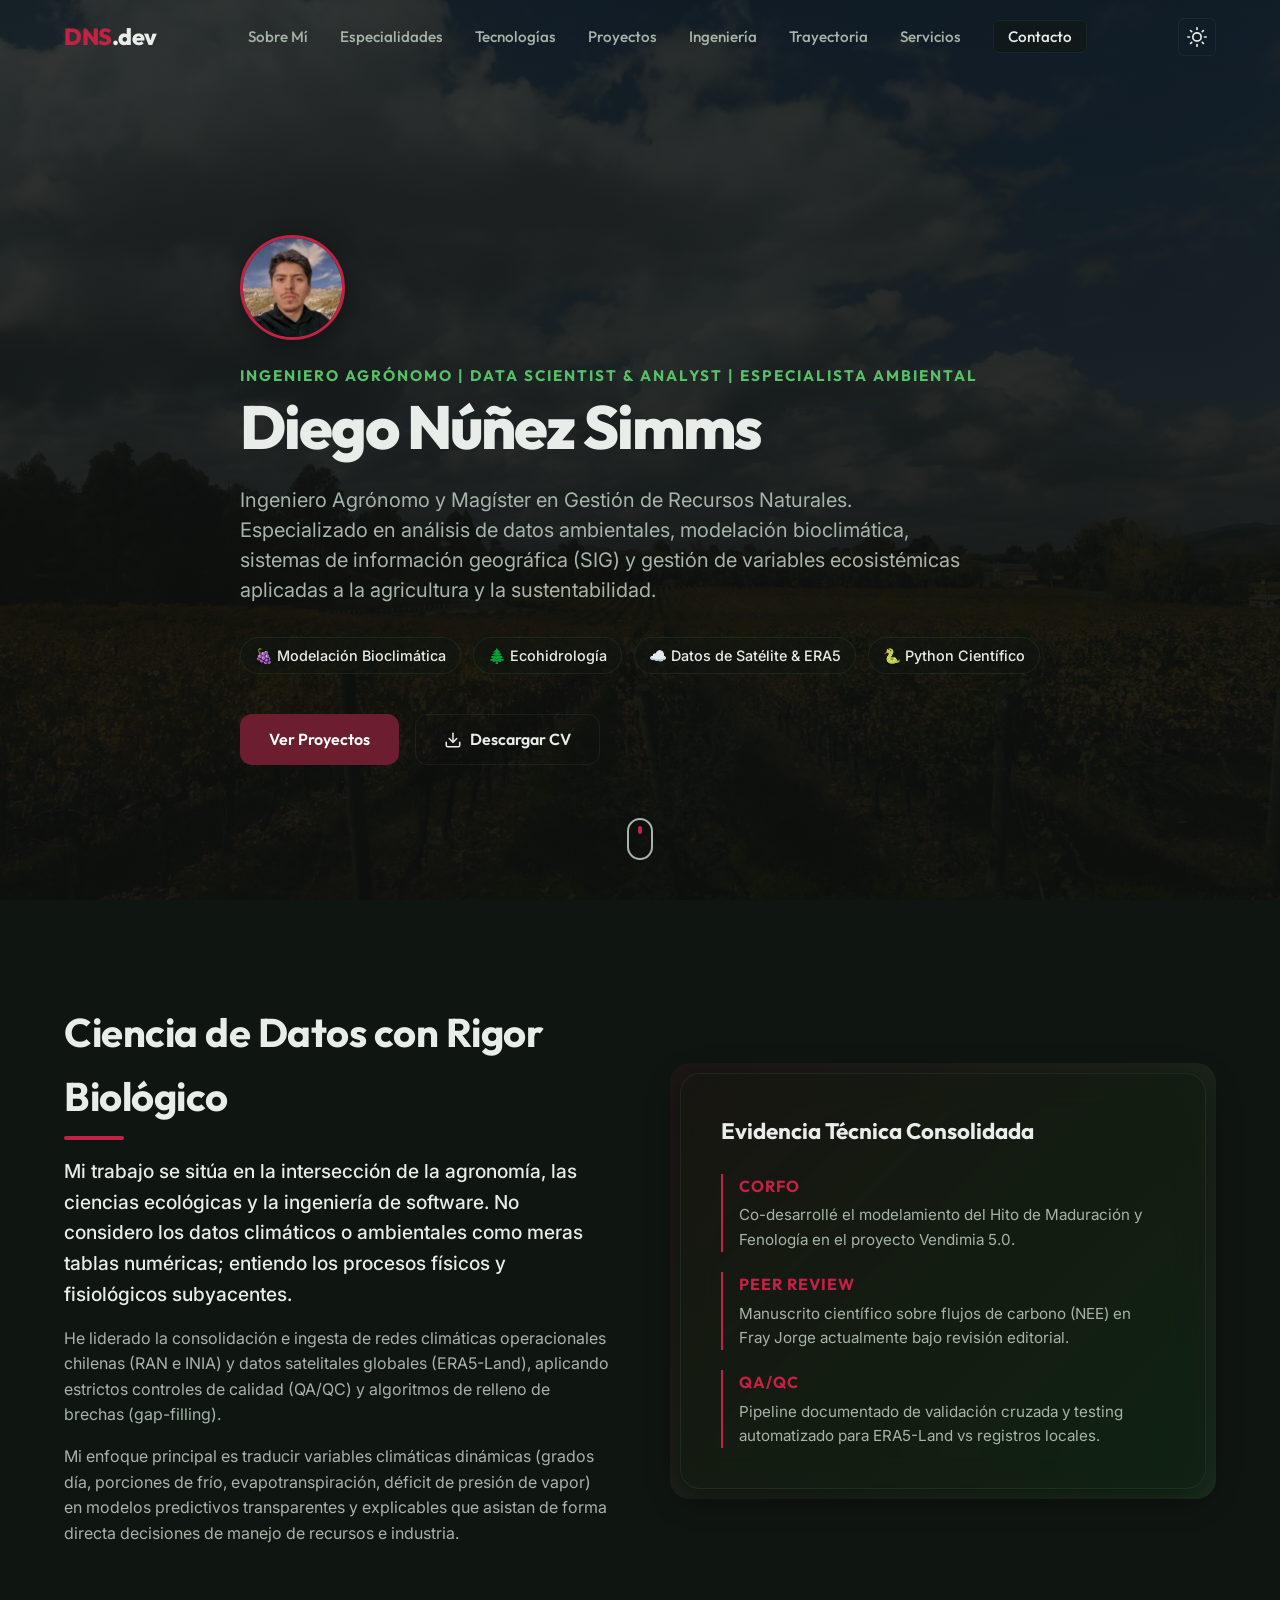
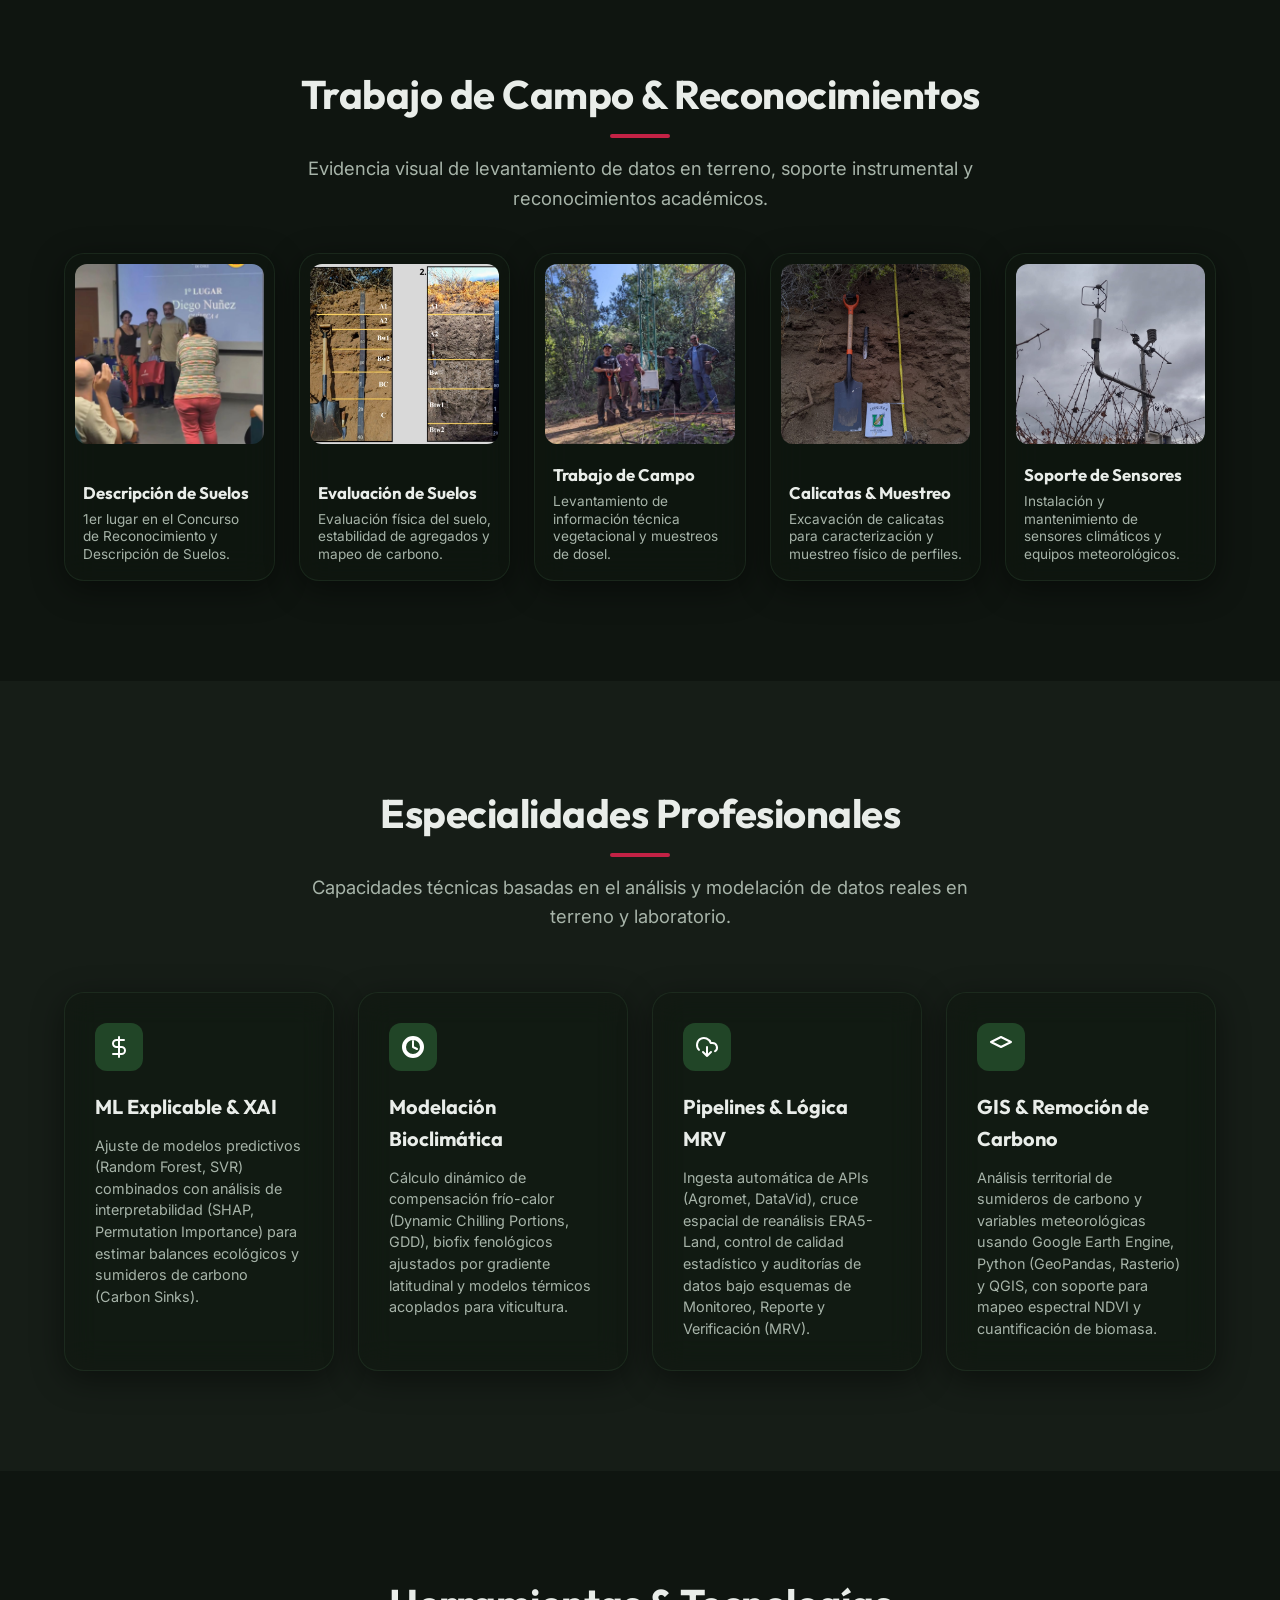
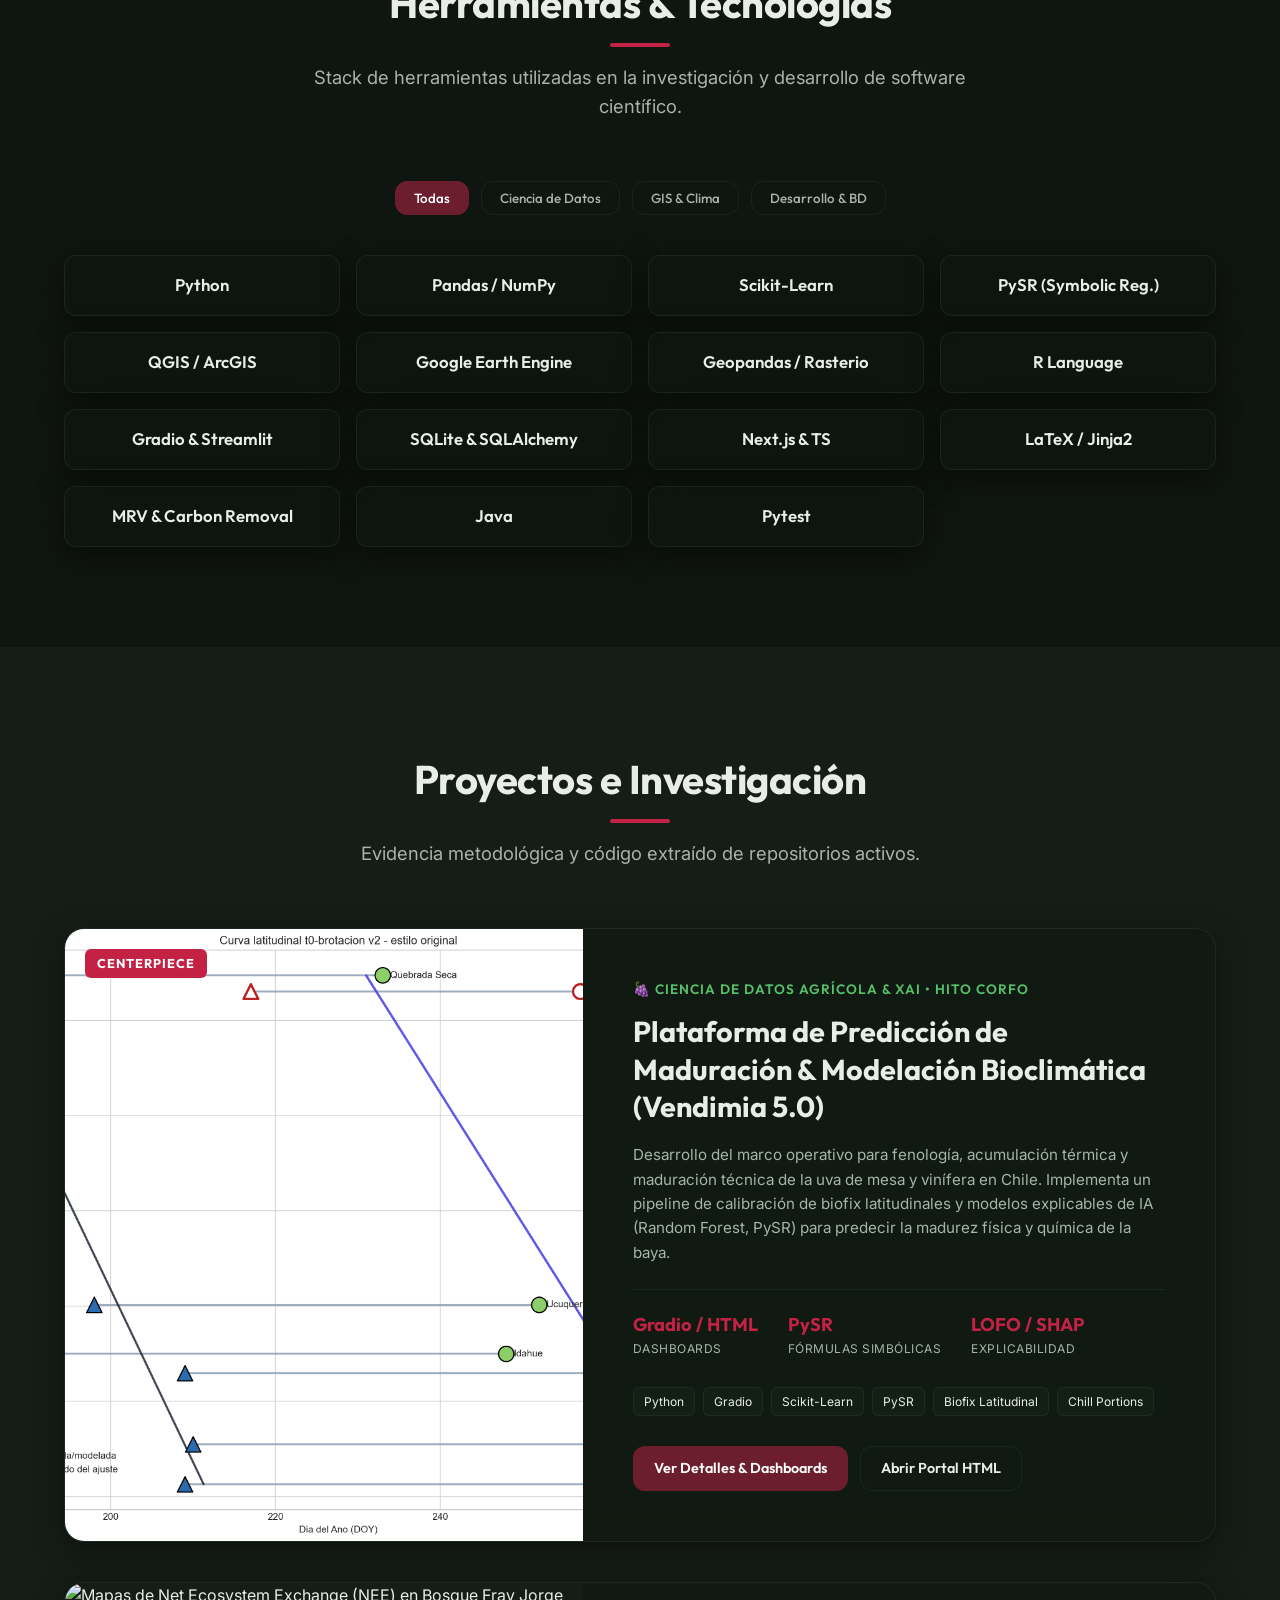
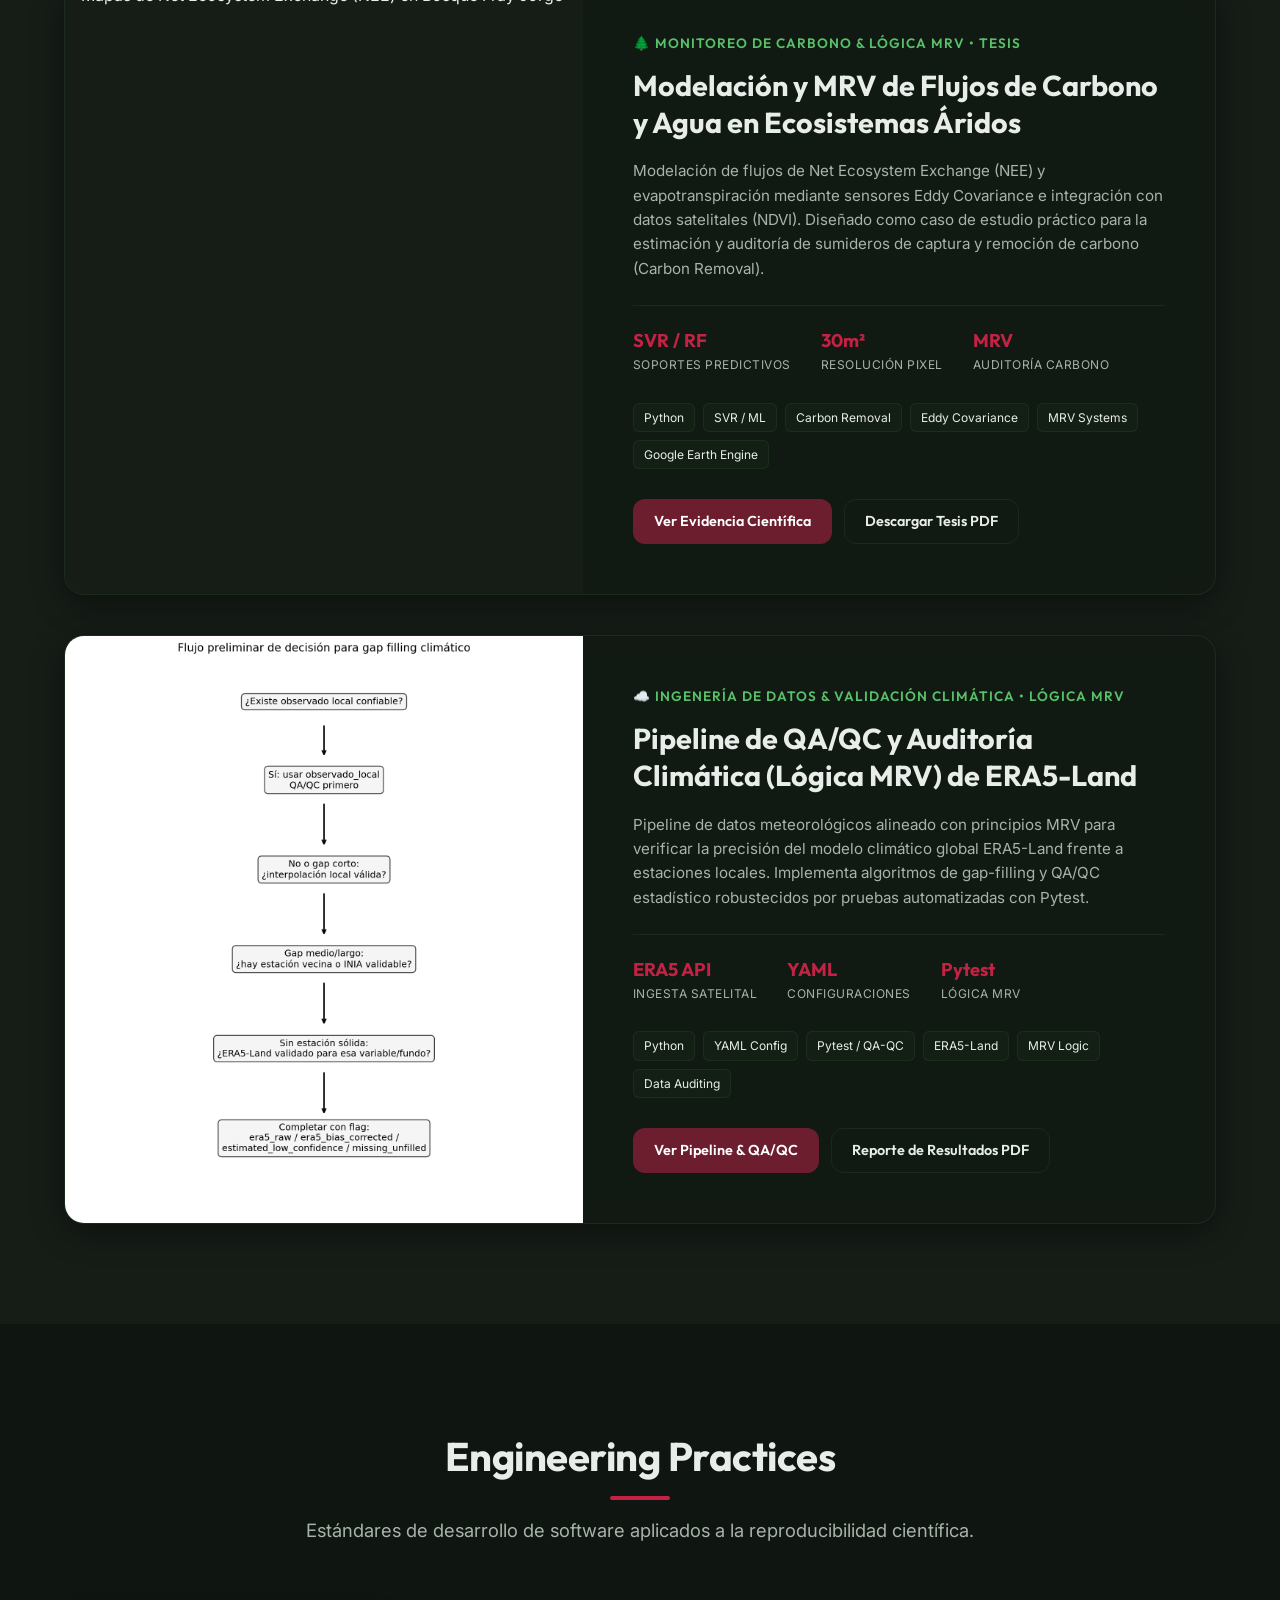
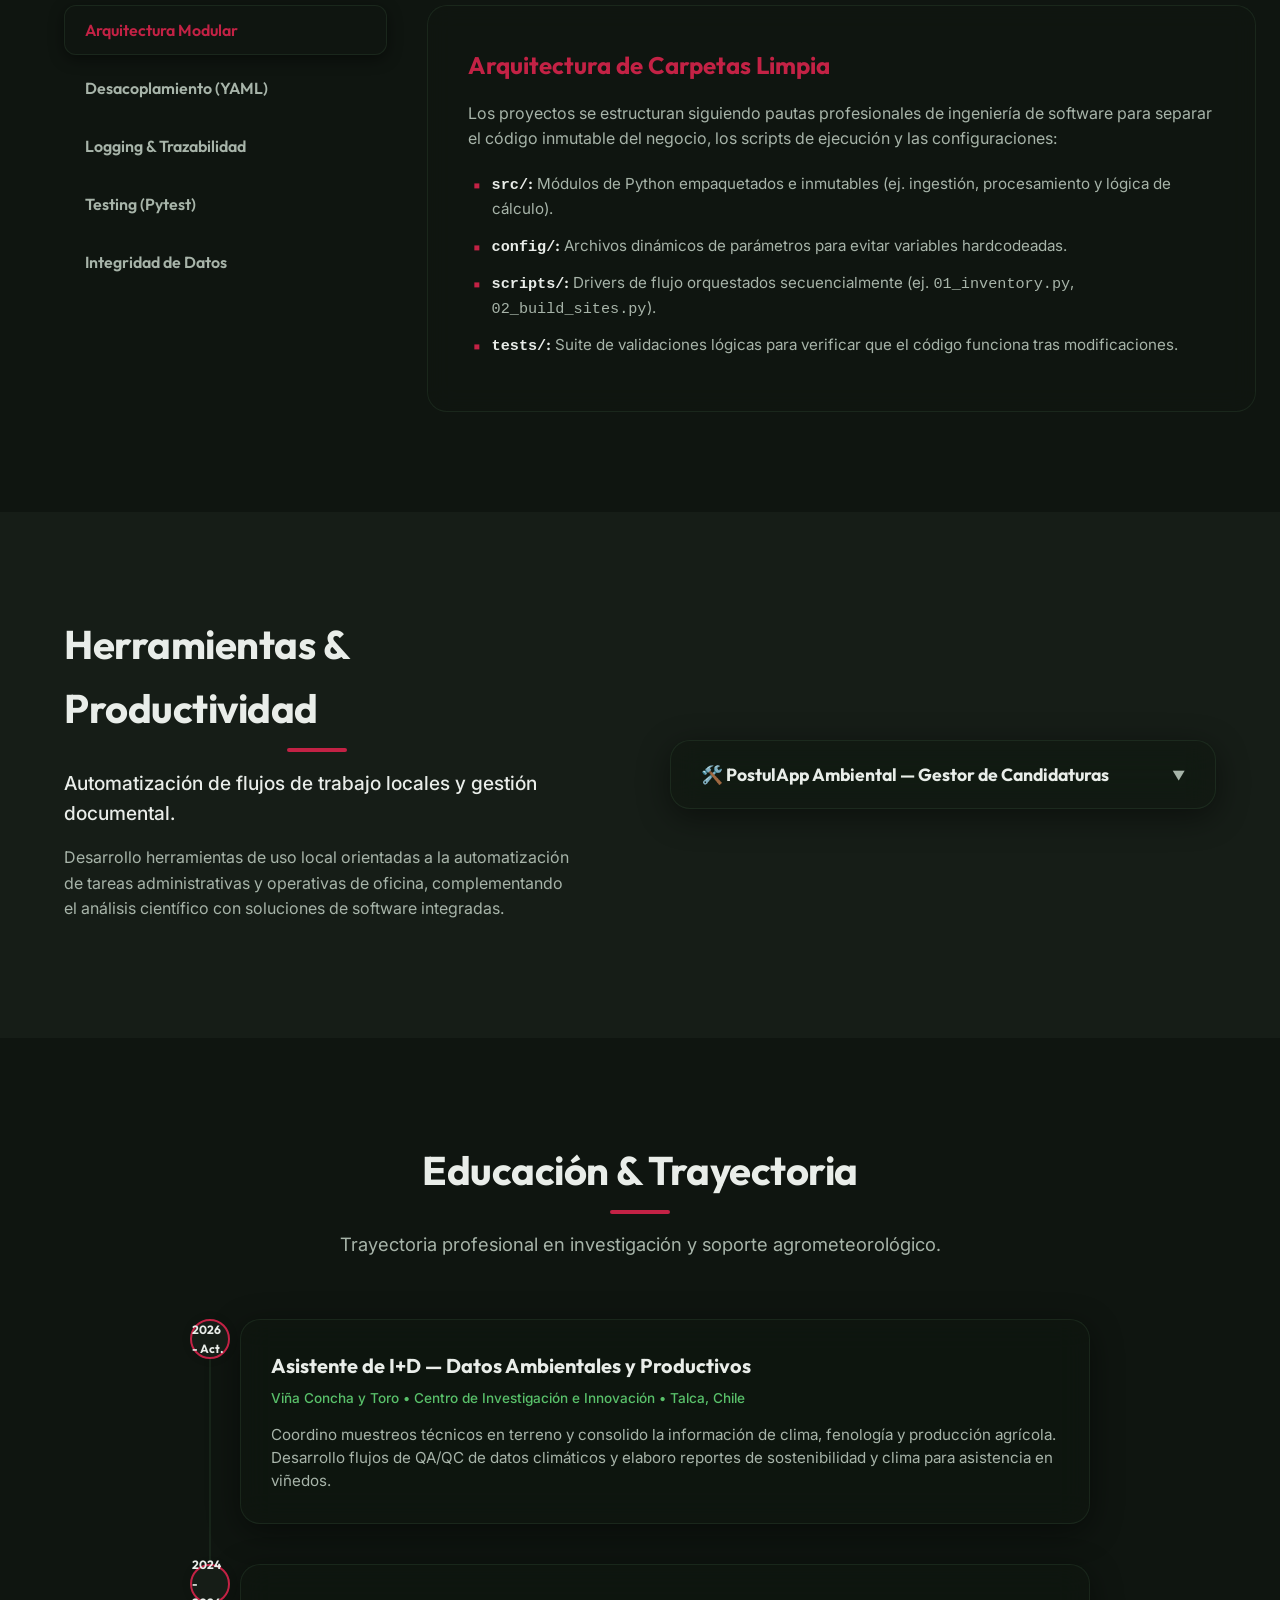
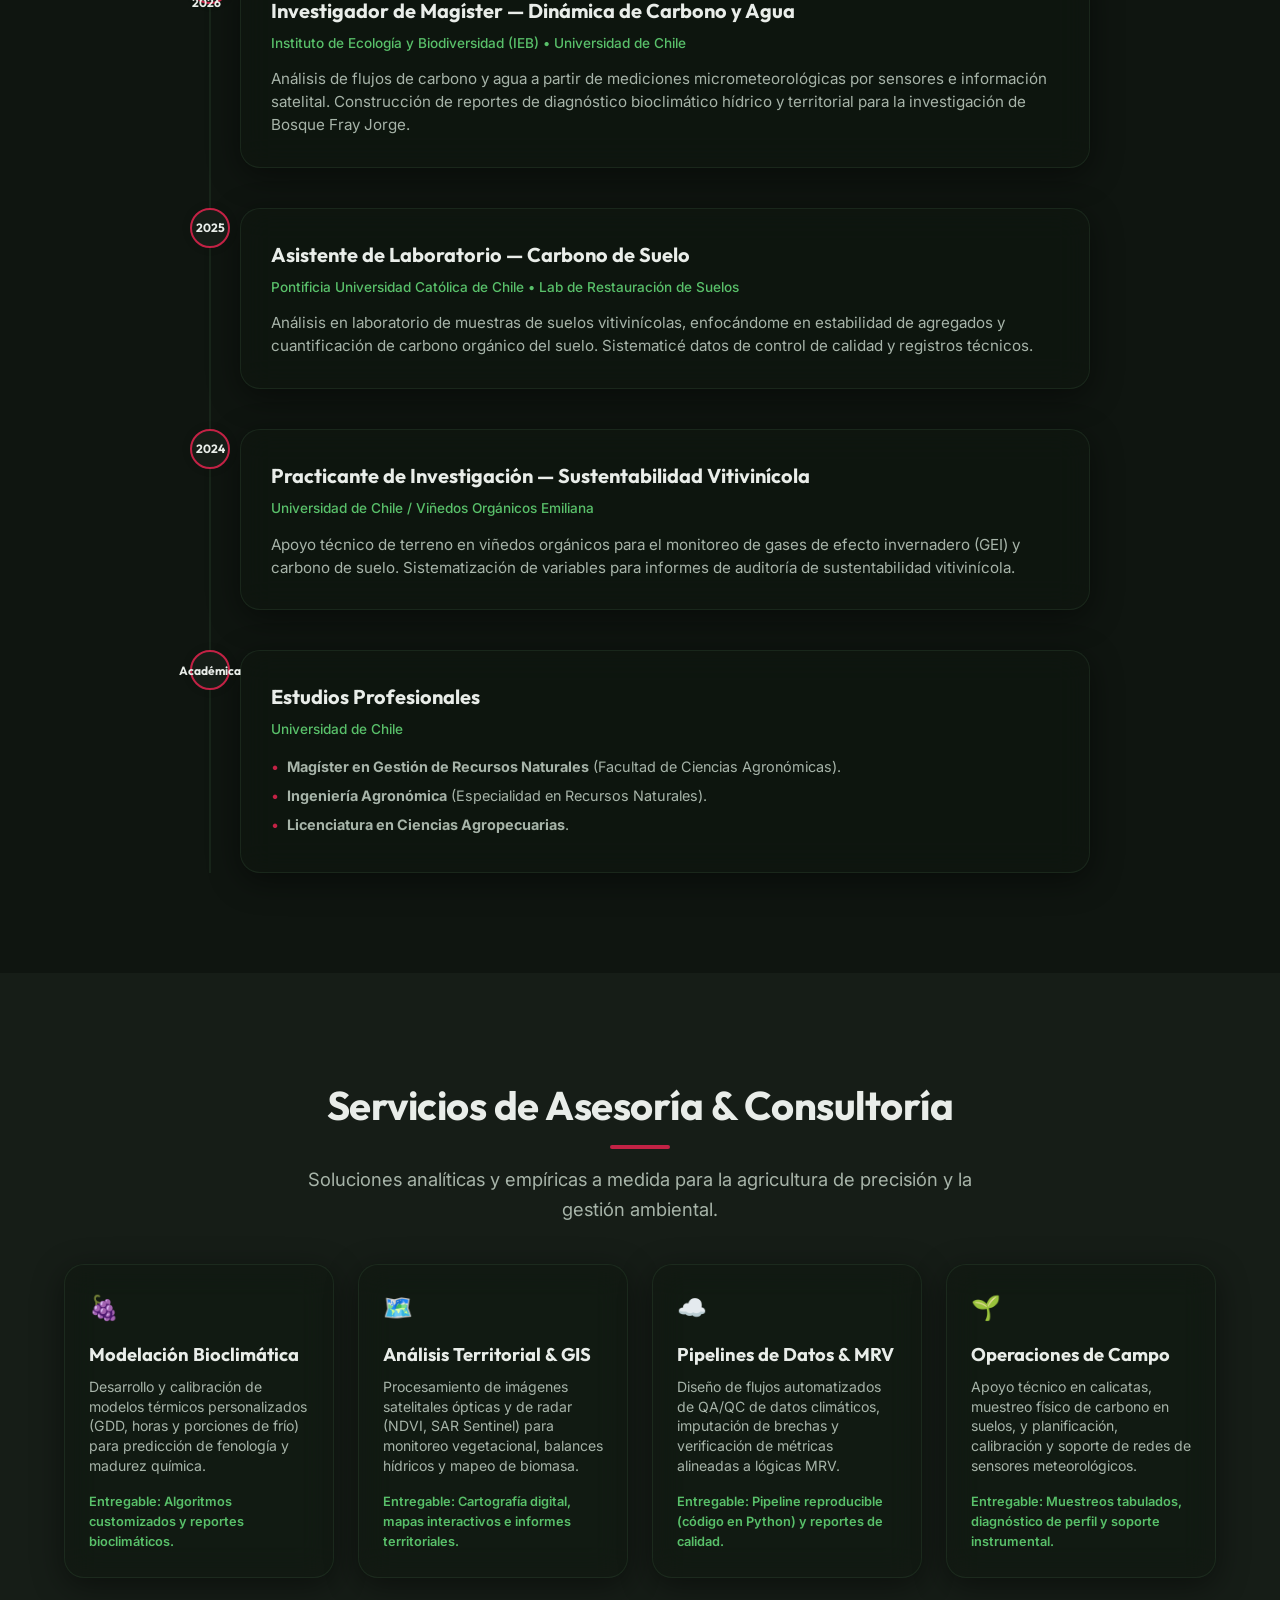
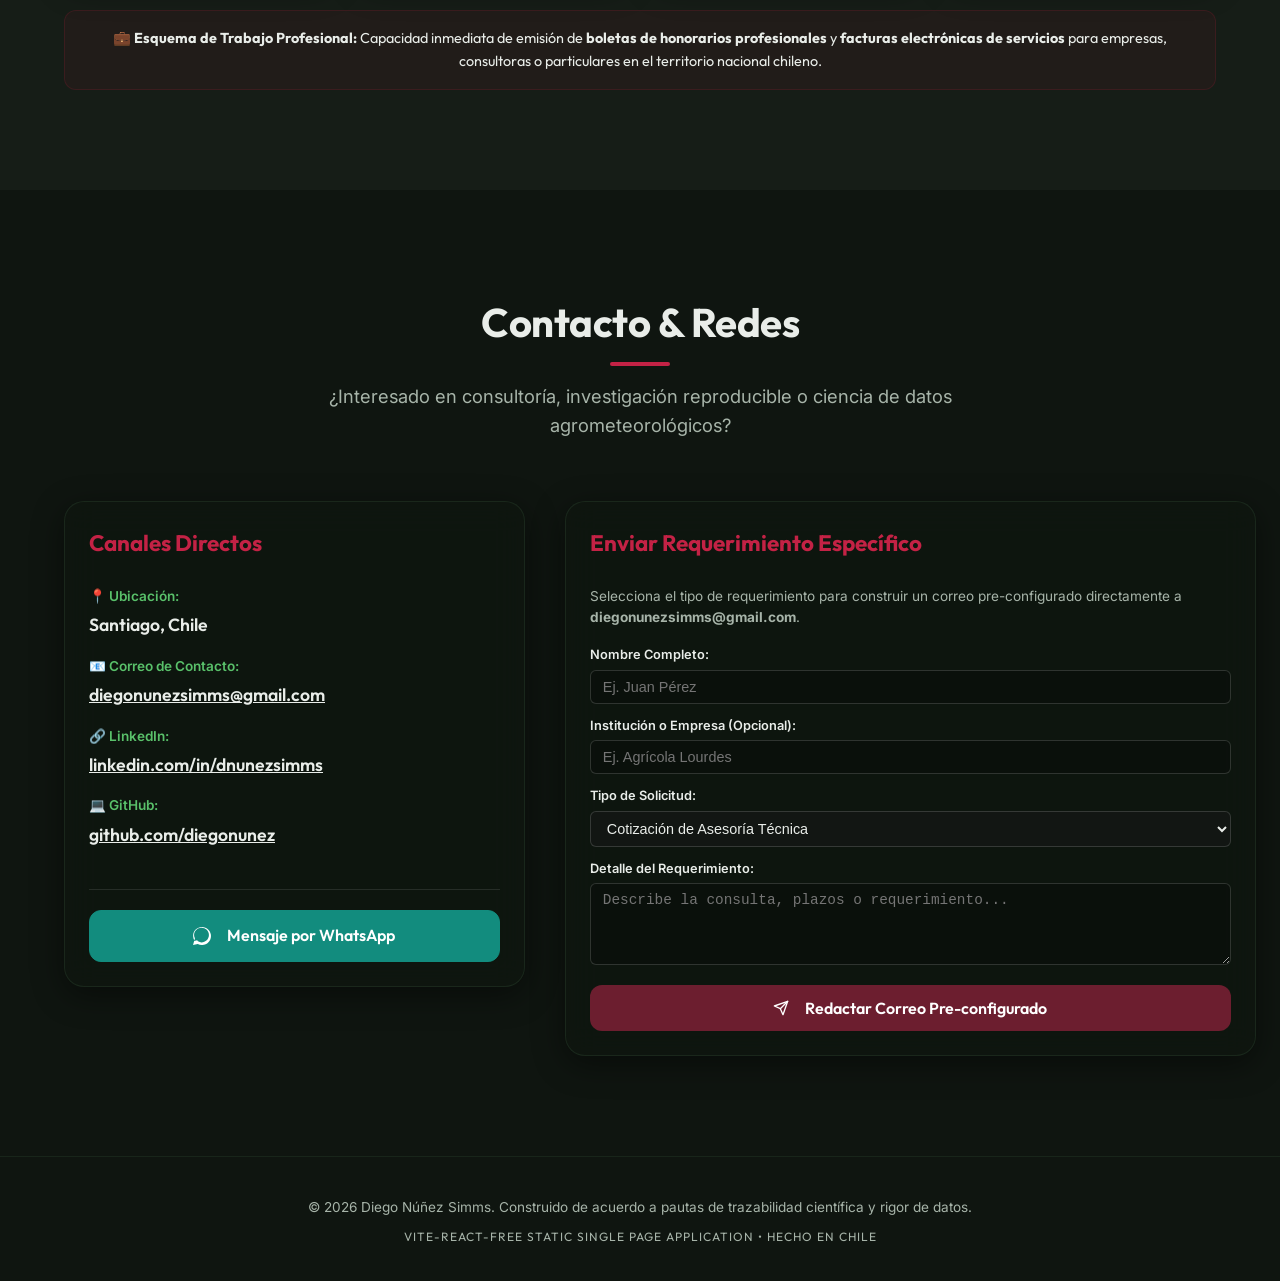
==== index.html @ fce0810b "Initial commit of professional portfolio" ====
<!DOCTYPE html>
<html lang="es" data-theme="dark">
<head>
    <meta charset="UTF-8">
    <meta name="viewport" content="width=device-width, initial-scale=1.0">
    <title>Diego Núñez Simms | Agricultural Data Scientist & Environmental Engineer</title>
    <meta name="description" content="Portafolio profesional de Diego Núñez Simms. Especialista en ciencia de datos agrícolas, modelación bioclimática, ecohidrología y pipelines de datos ambientales.">
    <!-- Google Fonts -->
    <link rel="preconnect" href="https://fonts.googleapis.com">
    <link rel="preconnect" href="https://fonts.gstatic.com" crossorigin>
    <link href="https://fonts.googleapis.com/css2?family=Inter:wght@300;400;500;600;700&family=Outfit:wght@300;400;500;600;700;800&display=swap" rel="stylesheet">
    <!-- Stylesheet -->
    <link rel="stylesheet" href="styles.css">
</head>
<body>

    <!-- NAV BAR -->
    <header id="main-header">
        <div class="nav-container">
            <a href="#" class="nav-logo">
                <span class="logo-accent">DNS</span>.dev
            </a>
            <nav id="nav-menu">
                <ul>
                    <li><a href="#about" class="nav-link">Sobre Mí</a></li>
                    <li><a href="#specialties" class="nav-link">Especialidades</a></li>
                    <li><a href="#tech" class="nav-link">Tecnologías</a></li>
                    <li><a href="#projects" class="nav-link">Proyectos</a></li>
                    <li><a href="#engineering" class="nav-link">Ingeniería</a></li>
                    <li><a href="#timeline" class="nav-link">Trayectoria</a></li>
                    <li><a href="#services" class="nav-link">Servicios</a></li>
                    <li><a href="#contact" class="nav-link btn-nav-contact">Contacto</a></li>
                </ul>
            </nav>
            <div class="nav-actions">
                <button id="theme-toggle" aria-label="Cambiar tema de color" title="Alternar Modo Claro/Oscuro">
                    <!-- Sun Icon -->
                    <svg class="sun-icon" xmlns="http://www.w3.org/2000/svg" viewBox="0 0 24 24" fill="none" stroke="currentColor" stroke-width="2" stroke-linecap="round" stroke-linejoin="round"><circle cx="12" cy="12" r="5"/><line x1="12" y1="1" x2="12" y2="3"/><line x1="12" y1="21" x2="12" y2="23"/><line x1="4.22" y1="4.22" x2="5.64" y2="5.64"/><line x1="18.36" y1="18.36" x2="19.78" y2="19.78"/><line x1="1" y1="12" x2="3" y2="12"/><line x1="21" y1="12" x2="23" y2="12"/><line x1="4.22" y1="19.78" x2="5.64" y2="18.36"/><line x1="18.36" y1="5.64" x2="19.78" y2="4.22"/></svg>
                    <!-- Moon Icon -->
                    <svg class="moon-icon" xmlns="http://www.w3.org/2000/svg" viewBox="0 0 24 24" fill="none" stroke="currentColor" stroke-width="2" stroke-linecap="round" stroke-linejoin="round"><path d="M21 12.79A9 9 0 1 1 11.21 3 7 7 0 0 0 21 12.79z"/></svg>
                </button>
                <button id="mobile-menu-toggle" aria-label="Abrir menú móvil">
                    <span class="bar"></span>
                    <span class="bar"></span>
                    <span class="bar"></span>
                </button>
            </div>
        </div>
    </header>

    <main>
        <!-- HERO SECTION -->
        <section id="hero">
            <div class="hero-bg-gradients">
                <div class="grad-1"></div>
                <div class="grad-2"></div>
            </div>
            <div class="container hero-content">
                <div style="display: flex; align-items: center; gap: 24px; margin-bottom: 24px; flex-wrap: wrap;">
                    <img src="assets/images/personal/1755201844778.png" alt="Diego Núñez Simms" style="width: 105px; height: 105px; border-radius: 50%; object-fit: cover; border: 3px solid var(--accent); box-shadow: 0 8px 24px rgba(0,0,0,0.35);">
                    <div>
                        <div class="hero-tag" style="margin-bottom: 6px;">Ingeniero Agrónomo | Data Scientist & Analyst | Especialista Ambiental</div>
                        <h1 class="hero-name" style="margin-bottom: 0; font-size: 3.8rem; line-height: 1.1;">Diego Núñez Simms</h1>
                    </div>
                </div>
                <p class="hero-lead">
                    Ingeniero Agrónomo y Magíster en Gestión de Recursos Naturales. Especializado en análisis de datos ambientales, modelación bioclimática, sistemas de información geográfica (SIG) y gestión de variables ecosistémicas aplicadas a la agricultura y la sustentabilidad.
                </p>
                <div class="hero-pill-container">
                    <span class="hero-pill">🍇 Modelación Bioclimática</span>
                    <span class="hero-pill">🌲 Ecohidrología</span>
                    <span class="hero-pill">☁️ Datos de Satélite & ERA5</span>
                    <span class="hero-pill">🐍 Python Científico</span>
                </div>
                <div class="hero-buttons">
                    <a href="#projects" class="btn btn-primary">Ver Proyectos</a>
                    <a href="assets/documents/CV_Diego_Nunez.pdf" download class="btn btn-secondary flex-btn" id="download-cv-hero">
                        <svg width="18" height="18" viewBox="0 0 24 24" fill="none" stroke="currentColor" stroke-width="2" stroke-linecap="round" stroke-linejoin="round"><path d="M21 15v4a2 2 0 0 1-2 2H5a2 2 0 0 1-2-2v-4"/><polyline points="7 10 12 15 17 10"/><line x1="12" y1="15" x2="12" y2="3"/></svg>
                        Descargar CV
                    </a>
                </div>
            </div>
            <div class="hero-scroll-indicator">
                <a href="#about" aria-label="Desplazarse hacia abajo">
                    <div class="mouse-icon">
                        <span class="wheel"></span>
                    </div>
                </a>
            </div>
        </section>

        <!-- SOBRE MÍ SECTION -->
        <section id="about" class="section-padding">
            <div class="container">
                <div class="grid-2-cols align-center">
                    <div class="about-text">
                        <h2 class="section-title">Ciencia de Datos con Rigor Biológico</h2>
                        <p class="text-large">
                            Mi trabajo se sitúa en la intersección de la agronomía, las ciencias ecológicas y la ingeniería de software. No considero los datos climáticos o ambientales como meras tablas numéricas; entiendo los procesos físicos y fisiológicos subyacentes.
                        </p>
                        <p>
                            He liderado la consolidación e ingesta de redes climáticas operacionales chilenas (RAN e INIA) y datos satelitales globales (ERA5-Land), aplicando estrictos controles de calidad (QA/QC) y algoritmos de relleno de brechas (gap-filling). 
                        </p>
                        <p>
                            Mi enfoque principal es traducir variables climáticas dinámicas (grados día, porciones de frío, evapotranspiración, déficit de presión de vapor) en modelos predictivos transparentes y explicables que asistan de forma directa decisiones de manejo de recursos e industria.
                        </p>
                    </div>
                    <div class="about-highlights-card">
                        <div class="about-card-inner glass">
                            <h3>Evidencia Técnica Consolidada</h3>
                            <ul class="highlights-list">
                                <li>
                                    <span class="stat">CORFO</span>
                                    <span class="label">Co-desarrollé el modelamiento del Hito de Maduración y Fenología en el proyecto Vendimia 5.0.</span>
                                </li>
                                <li>
                                    <span class="stat">Peer Review</span>
                                    <span class="label">Manuscrito científico sobre flujos de carbono (NEE) en Fray Jorge actualmente bajo revisión editorial.</span>
                                </li>
                                <li>
                                    <span class="stat">QA/QC</span>
                                    <span class="label">Pipeline documentado de validación cruzada y testing automatizado para ERA5-Land vs registros locales.</span>
                                </li>
                            </ul>
                        </div>
                    </div>
                </div>
            </div>
        </section>

        <!-- REGISTRO VISUAL / GALERÍA DE TERRENO -->
        <section id="gallery" class="section-padding" style="padding-top: 0;">
            <div class="container">
                <div class="center-text" style="margin-bottom: 40px;">
                    <h2 class="section-title">Trabajo de Campo & Reconocimientos</h2>
                    <p class="section-subtitle">Evidencia visual de levantamiento de datos en terreno, soporte instrumental y reconocimientos académicos.</p>
                </div>
                <div style="display: grid; grid-template-columns: repeat(auto-fit, minmax(210px, 1fr)); gap: 24px;">
                    <!-- Photo 1: Concurso Suelos -->
                    <div class="card glass photo-card" style="padding: 10px; border-radius: var(--radius-lg); overflow: hidden; display: flex; flex-direction: column; justify-content: space-between;">
                        <img src="assets/images/personal/1764941495618.jfif" alt="1er lugar concurso de suelos" style="width: 100%; height: 180px; object-fit: cover; border-radius: var(--radius-md); margin-bottom: 12px;">
                        <div style="padding: 6px 8px;">
                            <h4 style="font-family: var(--font-head); font-size: 1.05rem; margin-bottom: 4px;">Descripción de Suelos</h4>
                            <p style="font-size: 0.85rem; color: var(--text-muted); line-height: 1.3;">1er lugar en el Concurso de Reconocimiento y Descripción de Suelos.</p>
                        </div>
                    </div>
                    <!-- Photo 2: Evaluación de Suelos -->
                    <div class="card glass photo-card" style="padding: 10px; border-radius: var(--radius-lg); overflow: hidden; display: flex; flex-direction: column; justify-content: space-between;">
                        <img src="assets/images/personal/image.png" alt="Evaluacion de suelos" style="width: 100%; height: 180px; object-fit: cover; border-radius: var(--radius-md); margin-bottom: 12px;">
                        <div style="padding: 6px 8px;">
                            <h4 style="font-family: var(--font-head); font-size: 1.05rem; margin-bottom: 4px;">Evaluación de Suelos</h4>
                            <p style="font-size: 0.85rem; color: var(--text-muted); line-height: 1.3;">Evaluación física del suelo, estabilidad de agregados y mapeo de carbono.</p>
                        </div>
                    </div>
                    <!-- Photo 3: Trabajo de Campo -->
                    <div class="card glass photo-card" style="padding: 10px; border-radius: var(--radius-lg); overflow: hidden; display: flex; flex-direction: column; justify-content: space-between;">
                        <img src="assets/images/personal/1759584982432.jfif" alt="Trabajo de Campo" style="width: 100%; height: 180px; object-fit: cover; border-radius: var(--radius-md); margin-bottom: 12px;">
                        <div style="padding: 6px 8px;">
                            <h4 style="font-family: var(--font-head); font-size: 1.05rem; margin-bottom: 4px;">Trabajo de Campo</h4>
                            <p style="font-size: 0.85rem; color: var(--text-muted); line-height: 1.3;">Levantamiento de información técnica vegetacional y muestreos de dosel.</p>
                        </div>
                    </div>
                    <!-- Photo 4: Calicatas & Muestreo -->
                    <div class="card glass photo-card" style="padding: 10px; border-radius: var(--radius-lg); overflow: hidden; display: flex; flex-direction: column; justify-content: space-between;">
                        <img src="assets/images/personal/WhatsApp Image 2026-07-07 at 11.29.09 (2).jpeg" alt="Calicata" style="width: 100%; height: 180px; object-fit: cover; border-radius: var(--radius-md); margin-bottom: 12px;">
                        <div style="padding: 6px 8px;">
                            <h4 style="font-family: var(--font-head); font-size: 1.05rem; margin-bottom: 4px;">Calicatas & Muestreo</h4>
                            <p style="font-size: 0.85rem; color: var(--text-muted); line-height: 1.3;">Excavación de calicatas para caracterización y muestreo físico de perfiles.</p>
                        </div>
                    </div>
                    <!-- Photo 5: Sensores -->
                    <div class="card glass photo-card" style="padding: 10px; border-radius: var(--radius-lg); overflow: hidden; display: flex; flex-direction: column; justify-content: space-between;">
                        <img src="assets/images/personal/WhatsApp Image 2026-07-07 at 11.29.08 (1).jpeg" alt="Soporte de sensores" style="width: 100%; height: 180px; object-fit: cover; border-radius: var(--radius-md); margin-bottom: 12px;">
                        <div style="padding: 6px 8px;">
                            <h4 style="font-family: var(--font-head); font-size: 1.05rem; margin-bottom: 4px;">Soporte de Sensores</h4>
                            <p style="font-size: 0.85rem; color: var(--text-muted); line-height: 1.3;">Instalación y mantenimiento de sensores climáticos y equipos meteorológicos.</p>
                        </div>
                    </div>
                </div>
            </div>
        </section>

        <!-- ESPECIALIDADES / FORTALEZAS -->
        <section id="specialties" class="section-padding bg-alt">
            <div class="container">
                <div class="center-text">
                    <h2 class="section-title">Especialidades Profesionales</h2>
                    <p class="section-subtitle">Capacidades técnicas basadas en el análisis y modelación de datos reales en terreno y laboratorio.</p>
                </div>
                <div class="grid-4-cols cards-container">
                    <!-- Card 1: Machine Learning -->
                    <div class="card glass spec-card">
                        <div class="card-icon">
                            <svg xmlns="http://www.w3.org/2000/svg" width="24" height="24" viewBox="0 0 24 24" fill="none" stroke="currentColor" stroke-width="2" stroke-linecap="round" stroke-linejoin="round"><path d="M12 2v20M17 5H9.5a3.5 3.5 0 0 0 0 7h5a3.5 3.5 0 0 1 0 7H6"/></svg>
                        </div>
                        <h3>ML Explicable & XAI</h3>
                        <p>Ajuste de modelos predictivos (Random Forest, SVR) combinados con análisis de interpretabilidad (SHAP, Permutation Importance) para estimar balances ecológicos y sumideros de carbono (Carbon Sinks).</p>
                    </div>
                    <!-- Card 2: Bioclimatología -->
                    <div class="card glass spec-card">
                        <div class="card-icon">
                            <svg xmlns="http://www.w3.org/2000/svg" width="24" height="24" viewBox="0 0 24 24" fill="none" stroke="currentColor" stroke-width="2" stroke-linecap="round" stroke-linejoin="round"><path d="M12 2a10 10 0 1 0 10 10A10 10 0 0 0 12 2zm0 18a8 8 0 1 1 8-8 8 8 0 0 1-8 8z"/><path d="M12 6v6l4 2"/></svg>
                        </div>
                        <h3>Modelación Bioclimática</h3>
                        <p>Cálculo dinámico de compensación frío-calor (Dynamic Chilling Portions, GDD), biofix fenológicos ajustados por gradiente latitudinal y modelos térmicos acoplados para viticultura.</p>
                    </div>
                    <!-- Card 3: Ingesta de datos -->
                    <div class="card glass spec-card">
                        <div class="card-icon">
                            <svg xmlns="http://www.w3.org/2000/svg" width="24" height="24" viewBox="0 0 24 24" fill="none" stroke="currentColor" stroke-width="2" stroke-linecap="round" stroke-linejoin="round"><path d="M4 14.899A7 7 0 1 1 15.71 8h1.79a4.5 4.5 0 0 1 2.5 8.242"/><path d="M12 12v9M8 17l4 4 4-4"/></svg>
                        </div>
                        <h3>Pipelines & Lógica MRV</h3>
                        <p>Ingesta automática de APIs (Agromet, DataVid), cruce espacial de reanálisis ERA5-Land, control de calidad estadístico y auditorías de datos bajo esquemas de Monitoreo, Reporte y Verificación (MRV).</p>
                    </div>
                    <!-- Card 4: GIS -->
                    <div class="card glass spec-card">
                        <div class="card-icon">
                            <svg xmlns="http://www.w3.org/2000/svg" width="24" height="24" viewBox="0 0 24 24" fill="none" stroke="currentColor" stroke-width="2" stroke-linecap="round" stroke-linejoin="round"><polygon points="12 2 2 7 12 12 22 7 12 2M2 17 12 22 22 17M2 12 12 17 22 12"/></svg>
                        </div>
                        <h3>GIS & Remoción de Carbono</h3>
                        <p>Análisis territorial de sumideros de carbono y variables meteorológicas usando Google Earth Engine, Python (GeoPandas, Rasterio) y QGIS, con soporte para mapeo espectral NDVI y cuantificación de biomasa.</p>
                    </div>
                </div>
            </div>
        </section>

        <!-- TECNOLOGÍAS SECTION -->
        <section id="tech" class="section-padding">
            <div class="container">
                <div class="center-text">
                    <h2 class="section-title">Herramientas & Tecnologías</h2>
                    <p class="section-subtitle">Stack de herramientas utilizadas en la investigación y desarrollo de software científico.</p>
                </div>
                <div class="tech-filter-bar">
                    <button class="tech-filter-btn active" data-category="all">Todas</button>
                    <button class="tech-filter-btn" data-category="datascience">Ciencia de Datos</button>
                    <button class="tech-filter-btn" data-category="gis">GIS & Clima</button>
                    <button class="tech-filter-btn" data-category="dev">Desarrollo & BD</button>
                </div>
                <div class="tech-grid" id="tech-container">
                    <!-- Python -->
                    <div class="tech-item glass" data-category="datascience">
                        <div class="tech-name">Python</div>
                    </div>
                    <!-- Pandas / NumPy -->
                    <div class="tech-item glass" data-category="datascience">
                        <div class="tech-name">Pandas / NumPy</div>
                    </div>
                    <!-- Scikit-Learn -->
                    <div class="tech-item glass" data-category="datascience">
                        <div class="tech-name">Scikit-Learn</div>
                    </div>
                    <!-- PySR (Symbolic Regression) -->
                    <div class="tech-item glass" data-category="datascience">
                        <div class="tech-name">PySR (Symbolic Reg.)</div>
                    </div>
                    <!-- QGIS -->
                    <div class="tech-item glass" data-category="gis">
                        <div class="tech-name">QGIS / ArcGIS</div>
                    </div>
                    <!-- Google Earth Engine -->
                    <div class="tech-item glass" data-category="gis">
                        <div class="tech-name">Google Earth Engine</div>
                    </div>
                    <!-- Geopandas / Rasterio -->
                    <div class="tech-item glass" data-category="gis">
                        <div class="tech-name">Geopandas / Rasterio</div>
                    </div>
                    <!-- R -->
                    <div class="tech-item glass" data-category="datascience">
                        <div class="tech-name">R Language</div>
                    </div>
                    <!-- Gradio / Streamlit -->
                    <div class="tech-item glass" data-category="dev">
                        <div class="tech-name">Gradio & Streamlit</div>
                    </div>
                    <!-- SQLite / SQLAlchemy -->
                    <div class="tech-item glass" data-category="dev">
                        <div class="tech-name">SQLite & SQLAlchemy</div>
                    </div>
                    <!-- Next.js / TypeScript -->
                    <div class="tech-item glass" data-category="dev">
                        <div class="tech-name">Next.js & TS</div>
                    </div>
                    <!-- LaTeX / Jinja2 -->
                    <div class="tech-item glass" data-category="dev">
                        <div class="tech-name">LaTeX / Jinja2</div>
                    </div>
                    <!-- MRV / Carbon Sinks -->
                    <div class="tech-item glass" data-category="gis">
                        <div class="tech-name">MRV & Carbon Removal</div>
                    </div>
                    <!-- Java -->
                    <div class="tech-item glass" data-category="dev">
                        <div class="tech-name">Java</div>
                    </div>
                    <!-- Pytest -->
                    <div class="tech-item glass" data-category="dev">
                        <div class="tech-name">Pytest</div>
                    </div>
                </div>
            </div>
        </section>

        <!-- PROYECTOS DESTACADOS SECTION -->
        <section id="projects" class="section-padding bg-alt">
            <div class="container">
                <div class="center-text">
                    <h2 class="section-title">Proyectos e Investigación</h2>
                    <p class="section-subtitle">Evidencia metodológica y código extraído de repositorios activos.</p>
                </div>
                
                <div class="projects-list">
                    <!-- PROYECTO 1: VENDIMIA 5.0 (CENTERPIECE) -->
                    <article class="project-featured glass" id="proj-vendimia">
                        <div class="project-grid">
                            <div class="project-img-wrapper">
                                <img src="assets/images/vendimia_curva_latitudinal.png" alt="Curva latitudinal de brotación en Cabernet Sauvignon" class="project-thumb">
                                <div class="badge-featured">Centerpiece</div>
                            </div>
                            <div class="project-info">
                                <div class="project-meta">🍇 Ciencia de Datos Agrícola & XAI • Hito CORFO</div>
                                <h3>Plataforma de Predicción de Maduración & Modelación Bioclimática (Vendimia 5.0)</h3>
                                <p class="project-desc">
                                    Desarrollo del marco operativo para fenología, acumulación térmica y maduración técnica de la uva de mesa y vinífera en Chile. Implementa un pipeline de calibración de biofix latitudinales y modelos explicables de IA (Random Forest, PySR) para predecir la madurez física y química de la baya.
                                </p>
                                <div class="project-metrics">
                                    <div class="metric">
                                        <span class="value">Gradio / HTML</span>
                                        <span class="label">Dashboards</span>
                                    </div>
                                    <div class="metric">
                                        <span class="value">PySR</span>
                                        <span class="label">Fórmulas Simbólicas</span>
                                    </div>
                                    <div class="metric">
                                        <span class="value">LOFO / SHAP</span>
                                        <span class="label">Explicabilidad</span>
                                    </div>
                                </div>
                                <div class="project-tags">
                                    <span>Python</span>
                                    <span>Gradio</span>
                                    <span>Scikit-Learn</span>
                                    <span>PySR</span>
                                    <span>Biofix Latitudinal</span>
                                    <span>Chill Portions</span>
                                </div>
                                <div class="project-actions">
                                    <button class="btn btn-primary open-modal-btn" data-project="vendimia">Ver Detalles & Dashboards</button>
                                    <a href="assets/dashboards/portal_dashboards.html" class="btn btn-secondary" target="_blank">Abrir Portal HTML</a>
                                </div>
                            </div>
                        </div>
                    </article>

                    <!-- PROYECTO 2: FRAY JORGE FLUXES -->
                    <article class="project-featured glass" id="proj-frayjorge">
                        <div class="project-grid">
                            <div class="project-img-wrapper">
                                <img src="assets/images/frayjorge_nee_maps.png" alt="Mapas de Net Ecosystem Exchange (NEE) en Bosque Fray Jorge" class="project-thumb">
                            </div>
                            <div class="project-info">
                                <div class="project-meta">🌲 Monitoreo de Carbono & Lógica MRV • Tesis</div>
                                <h3>Modelación y MRV de Flujos de Carbono y Agua en Ecosistemas Áridos</h3>
                                <p class="project-desc">
                                    Modelación de flujos de Net Ecosystem Exchange (NEE) y evapotranspiración mediante sensores Eddy Covariance e integración con datos satelitales (NDVI). Diseñado como caso de estudio práctico para la estimación y auditoría de sumideros de captura y remoción de carbono (Carbon Removal).
                                </p>
                                <div class="project-metrics">
                                    <div class="metric">
                                        <span class="value">SVR / RF</span>
                                        <span class="label">Soportes Predictivos</span>
                                    </div>
                                    <div class="metric">
                                        <span class="value">30m²</span>
                                        <span class="label">Resolución Pixel</span>
                                    </div>
                                    <div class="metric">
                                        <span class="value">MRV</span>
                                        <span class="label">Auditoría Carbono</span>
                                    </div>
                                </div>
                                <div class="project-tags">
                                    <span>Python</span>
                                    <span>SVR / ML</span>
                                    <span>Carbon Removal</span>
                                    <span>Eddy Covariance</span>
                                    <span>MRV Systems</span>
                                    <span>Google Earth Engine</span>
                                </div>
                                <div class="project-actions">
                                    <button class="btn btn-primary open-modal-btn" data-project="frayjorge">Ver Evidencia Científica</button>
                                    <a href="assets/documents/TESIS_Diego_Nunez_Simms.pdf" class="btn btn-secondary" download>Descargar Tesis PDF</a>
                                </div>
                            </div>
                        </div>
                    </article>

                    <!-- PROYECTO 3: WINEWISE-RS -->
                    <article class="project-featured glass" id="proj-winewise">
                        <div class="project-grid">
                            <div class="project-img-wrapper">
                                <img src="assets/images/winewise_gap_filling_flow.png" alt="Flujograma de QA/QC de datos climáticos y gap-filling" class="project-thumb">
                            </div>
                            <div class="project-info">
                                <div class="project-meta">☁️ Ingenería de Datos & Validación Climática • Lógica MRV</div>
                                <h3>Pipeline de QA/QC y Auditoría Climática (Lógica MRV) de ERA5-Land</h3>
                                <p class="project-desc">
                                    Pipeline de datos meteorológicos alineado con principios MRV para verificar la precisión del modelo climático global ERA5-Land frente a estaciones locales. Implementa algoritmos de gap-filling y QA/QC estadístico robustecidos por pruebas automatizadas con Pytest.
                                </p>
                                <div class="project-metrics">
                                    <div class="metric">
                                        <span class="value">ERA5 API</span>
                                        <span class="label">Ingesta Satelital</span>
                                    </div>
                                    <div class="metric">
                                        <span class="value">YAML</span>
                                        <span class="label">Configuraciones</span>
                                    </div>
                                    <div class="metric">
                                        <span class="value">Pytest</span>
                                        <span class="label">Lógica MRV</span>
                                    </div>
                                </div>
                                <div class="project-tags">
                                    <span>Python</span>
                                    <span>YAML Config</span>
                                    <span>Pytest / QA-QC</span>
                                    <span>ERA5-Land</span>
                                    <span>MRV Logic</span>
                                    <span>Data Auditing</span>
                                </div>
                                <div class="project-actions">
                                    <button class="btn btn-primary open-modal-btn" data-project="winewise">Ver Pipeline & QA/QC</button>
                                    <a href="assets/documents/era5_obj3_short_results.pdf" class="btn btn-secondary" target="_blank">Reporte de Resultados PDF</a>
                                </div>
                            </div>
                        </div>
                    </article>
                </div>
            </div>
        </section>

        <!-- PRÁCTICAS DE INGENIERÍA SECTION -->
        <section id="engineering" class="section-padding">
            <div class="container">
                <div class="center-text">
                    <h2 class="section-title">Engineering Practices</h2>
                    <p class="section-subtitle">Estándares de desarrollo de software aplicados a la reproducibilidad científica.</p>
                </div>
                
                <div class="eng-tabs-container">
                    <div class="eng-tabs-sidebar">
                        <button class="eng-tab-btn active" data-tab="modular">Arquitectura Modular</button>
                        <button class="eng-tab-btn" data-tab="config">Desacoplamiento (YAML)</button>
                        <button class="eng-tab-btn" data-tab="logging">Logging & Trazabilidad</button>
                        <button class="eng-tab-btn" data-tab="testing">Testing (Pytest)</button>
                        <button class="eng-tab-btn" data-tab="integrity">Integridad de Datos</button>
                    </div>
                    <div class="eng-tabs-content">
                        <!-- Modular -->
                        <div class="eng-tab-panel active" id="panel-modular">
                            <h3>Arquitectura de Carpetas Limpia</h3>
                            <p>Los proyectos se estructuran siguiendo pautas profesionales de ingeniería de software para separar el código inmutable del negocio, los scripts de ejecución y las configuraciones:</p>
                            <ul class="bullet-list">
                                <li><strong><code>src/</code>:</strong> Módulos de Python empaquetados e inmutables (ej. ingestión, procesamiento y lógica de cálculo).</li>
                                <li><strong><code>config/</code>:</strong> Archivos dinámicos de parámetros para evitar variables hardcodeadas.</li>
                                <li><strong><code>scripts/</code>:</strong> Drivers de flujo orquestados secuencialmente (ej. <code>01_inventory.py</code>, <code>02_build_sites.py</code>).</li>
                                <li><strong><code>tests/</code>:</strong> Suite de validaciones lógicas para verificar que el código funciona tras modificaciones.</li>
                            </ul>
                        </div>
                        <!-- Config -->
                        <div class="eng-tab-panel" id="panel-config">
                            <h3>Parámetros Desacoplados</h3>
                            <p>En el proyecto <strong>WineWise-RS</strong>, toda la asignación de fundos, variables meteorológicas del estudio y directorios locales/remotos se centraliza en archivos de configuración YAML. Esto permite:</p>
                            <ul class="bullet-list">
                                <li>Portar el pipeline a otros servidores simplemente modificando <code>config/paths.yaml</code>.</li>
                                <li>Ajustar variables de estudio (ej. temperaturas máximas, mínimas o radiación) en <code>config/study_config.yaml</code> sin reescribir la lógica de validación.</li>
                                <li>Evitar brechas de seguridad al separar las llaves de API (guardadas en variables de entorno o archivos <code>.env</code> locales no versionados).</li>
                            </ul>
                        </div>
                        <!-- Logging -->
                        <div class="eng-tab-panel" id="panel-logging">
                            <h3>Logging y Trazabilidad en Producción</h3>
                            <p>Para asegurar que las ingestas de datos desde APIs como DataVid sean auditables, se implementa logging formal en los scripts operacionales:</p>
                            <ul class="bullet-list">
                                <li>Registro detallado de llamadas HTTP, reintentos en fallas de conexión y timeouts de servidores climáticos.</li>
                                <li>Seguimiento de inconsistencias en registros horarios consolidados para auditoría manual.</li>
                                <li>Logs persistentes estructurados en archivos (ej. <code>dashboard_obj3_integrado.log</code>) con marcas de tiempo y niveles de severidad (INFO, WARNING, ERROR).</li>
                            </ul>
                        </div>
                        <!-- Testing -->
                        <div class="eng-tab-panel" id="panel-testing">
                            <h3>Pruebas Unitarias para Algoritmos Críticos</h3>
                            <p>La precisión de la acumulación térmica y el mapeo de estaciones depende de algoritmos matemáticos que requieren consistencia lógica. Se utiliza <code>pytest</code> para asegurar la exactitud:</p>
                            <ul class="bullet-list">
                                <li><strong>Validación de Grilla:</strong> Tests para verificar que las coordenadas lat/lon de ERA5-Land se asocian de forma correcta al pixel más cercano del fundo agrícola.</li>
                                <li><strong>Integridad de Fórmulas:</strong> Pruebas unitarias sobre el cálculo del biofix de Grados Día (GDD) y porciones de frío invernal.</li>
                                <li>Evita regresiones de software cuando se optimiza el motor de cálculo matemático.</li>
                            </ul>
                        </div>
                        <!-- Integrity -->
                        <div class="eng-tab-panel" id="panel-integrity">
                            <h3>Inmutabilidad de Datos Crudos (QA/QC)</h3>
                            <p>Un principio fundamental del flujo es el respeto a la verdad científica de las observaciones de campo:</p>
                            <ul class="bullet-list">
                                <li>La carpeta <code>data/raw/</code> se trata como una base de datos de solo lectura estricta. Ningún script puede alterarla.</li>
                                <li>Todo el proceso de relleno de brechas (gap-filling) y filtrado de sensores defectuosos genera nuevos archivos intermedios en <code>data/processed/</code>.</li>
                                <li>Se documenta la lógica de gap-filling a través de flujogramas explícitos (como <code>gap_filling_decision_flow.png</code>) para mantener transparencia absoluta sobre la manipulación de datos climáticos.</li>
                            </ul>
                        </div>
                    </div>
                </div>
            </div>
        </section>

        <!-- HERRAMIENTAS Y AUTOMATIZACIÓN (POSTULAPP) -->
        <section id="tools" class="section-padding bg-alt">
            <div class="container">
                <div class="grid-2-cols align-center">
                    <div class="tools-intro">
                        <h2 class="section-title">Herramientas & Productividad</h2>
                        <p class="text-large">Automatización de flujos de trabajo locales y gestión documental.</p>
                        <p>
                            Desarrollo herramientas de uso local orientadas a la automatización de tareas administrativas y operativas de oficina, complementando el análisis científico con soluciones de software integradas.
                        </p>
                    </div>
                    <div class="tools-accordion">
                        <div class="accordion-item glass">
                            <button class="accordion-header">
                                <span>🛠️ PostulApp Ambiental — Gestor de Candidaturas</span>
                                <span class="accordion-arrow">▼</span>
                            </button>
                            <div class="accordion-content">
                                <p><strong>Propósito:</strong> Un MVP local para analizar ofertas laborales técnicas en medio ambiente y datos, y compilar de forma automática carpetas ordenadas de postulación.</p>
                                <p><strong>Características de Ingeniería:</strong></p>
                                <ul class="bullet-list">
                                    <li>Interfaz interactiva construida en <strong>Streamlit</strong>.</li>
                                    <li>Modelado de base de datos relacional con <strong>SQLite & SQLAlchemy</strong>.</li>
                                    <li>Esquemas y validación de tipos mediante <strong>Pydantic</strong>.</li>
                                    <li>Motor de plantillas en <strong>Jinja2</strong> que renderiza y genera documentos CV y cartas directamente a formato <strong>LaTeX</strong>.</li>
                                    <li>Compilación en segundo plano a PDF invocando de forma asíncrona a <code>pdflatex</code>.</li>
                                    <li>Envío automático de confirmaciones por correo configurando servidores SMTP.</li>
                                </ul>
                            </div>
                        </div>
                    </div>
                </div>
            </div>
        </section>

        <!-- TRAYECTORIA SECTION (TIMELINE) -->
        <section id="timeline" class="section-padding">
            <div class="container">
                <div class="center-text">
                    <h2 class="section-title">Educación & Trayectoria</h2>
                    <p class="section-subtitle">Trayectoria profesional en investigación y soporte agrometeorológico.</p>
                </div>
                
                <div class="timeline-container">
                    <!-- Item 1 -->
                    <div class="timeline-item">
                        <div class="timeline-badge">2026 - Act.</div>
                        <div class="timeline-panel glass">
                            <h4>Asistente de I+D — Datos Ambientales y Productivos</h4>
                            <div class="timeline-meta">Viña Concha y Toro • Centro de Investigación e Innovación • Talca, Chile</div>
                            <p>Coordino muestreos técnicos en terreno y consolido la información de clima, fenología y producción agrícola. Desarrollo flujos de QA/QC de datos climáticos y elaboro reportes de sostenibilidad y clima para asistencia en viñedos.</p>
                        </div>
                    </div>
                    <!-- Item 2 -->
                    <div class="timeline-item">
                        <div class="timeline-badge">2024 - 2026</div>
                        <div class="timeline-panel glass">
                            <h4>Investigador de Magíster — Dinámica de Carbono y Agua</h4>
                            <div class="timeline-meta">Instituto de Ecología y Biodiversidad (IEB) • Universidad de Chile</div>
                            <p>Análisis de flujos de carbono y agua a partir de mediciones micrometeorológicas por sensores e información satelital. Construcción de reportes de diagnóstico bioclimático hídrico y territorial para la investigación de Bosque Fray Jorge.</p>
                        </div>
                    </div>
                    <!-- Item 3 -->
                    <div class="timeline-item">
                        <div class="timeline-badge">2025</div>
                        <div class="timeline-panel glass">
                            <h4>Asistente de Laboratorio — Carbono de Suelo</h4>
                            <div class="timeline-meta">Pontificia Universidad Católica de Chile • Lab de Restauración de Suelos</div>
                            <p>Análisis en laboratorio de muestras de suelos vitivinícolas, enfocándome en estabilidad de agregados y cuantificación de carbono orgánico del suelo. Sistematicé datos de control de calidad y registros técnicos.</p>
                        </div>
                    </div>
                    <!-- Item 4 -->
                    <div class="timeline-item">
                        <div class="timeline-badge">2024</div>
                        <div class="timeline-panel glass">
                            <h4>Practicante de Investigación — Sustentabilidad Vitivinícola</h4>
                            <div class="timeline-meta">Universidad de Chile / Viñedos Orgánicos Emiliana</div>
                            <p>Apoyo técnico de terreno en viñedos orgánicos para el monitoreo de gases de efecto invernadero (GEI) y carbono de suelo. Sistematización de variables para informes de auditoría de sustentabilidad vitivinícola.</p>
                        </div>
                    </div>
                    <!-- Item 5 (Educacion) -->
                    <div class="timeline-item">
                        <div class="timeline-badge">Académica</div>
                        <div class="timeline-panel glass">
                            <h4>Estudios Profesionales</h4>
                            <div class="timeline-meta">Universidad de Chile</div>
                            <ul class="bullet-list-timeline">
                                <li><strong>Magíster en Gestión de Recursos Naturales</strong> (Facultad de Ciencias Agronómicas).</li>
                                <li><strong>Ingeniería Agronómica</strong> (Especialidad en Recursos Naturales).</li>
                                <li><strong>Licenciatura en Ciencias Agropecuarias</strong>.</li>
                            </ul>
                        </div>
                    </div>
                </div>
            </div>
        </section>

        <!-- SERVICIOS DE ASESORÍA & CONSULTORÍA -->
        <section id="services" class="section-padding bg-alt">
            <div class="container">
                <div class="center-text" style="margin-bottom: 40px;">
                    <h2 class="section-title">Servicios de Asesoría & Consultoría</h2>
                    <p class="section-subtitle">Soluciones analíticas y empíricas a medida para la agricultura de precisión y la gestión ambiental.</p>
                </div>
                <div class="grid-4-cols">
                    <!-- Servicio 1: Bioclimatología -->
                    <div class="card glass spec-card" style="padding: 24px; border-radius: var(--radius-lg); display: flex; flex-direction: column; justify-content: space-between;">
                        <div>
                            <div style="font-size: 1.5rem; margin-bottom: 12px;">🍇</div>
                            <h4 style="font-family: var(--font-head); font-size: 1.15rem; margin-bottom: 8px;">Modelación Bioclimática</h4>
                            <p style="font-size: 0.88rem; color: var(--text-muted); line-height: 1.4;">Desarrollo y calibración de modelos térmicos personalizados (GDD, horas y porciones de frío) para predicción de fenología y madurez química.</p>
                        </div>
                        <div style="font-size: 0.8rem; color: var(--accent-green); margin-top: 16px; font-weight: 600;">Entregable: Algoritmos customizados y reportes bioclimáticos.</div>
                    </div>
                    <!-- Servicio 2: GIS & Satelital -->
                    <div class="card glass spec-card" style="padding: 24px; border-radius: var(--radius-lg); display: flex; flex-direction: column; justify-content: space-between;">
                        <div>
                            <div style="font-size: 1.5rem; margin-bottom: 12px;">🗺️</div>
                            <h4 style="font-family: var(--font-head); font-size: 1.15rem; margin-bottom: 8px;">Análisis Territorial & GIS</h4>
                            <p style="font-size: 0.88rem; color: var(--text-muted); line-height: 1.4;">Procesamiento de imágenes satelitales ópticas y de radar (NDVI, SAR Sentinel) para monitoreo vegetacional, balances hídricos y mapeo de biomasa.</p>
                        </div>
                        <div style="font-size: 0.8rem; color: var(--accent-green); margin-top: 16px; font-weight: 600;">Entregable: Cartografía digital, mapas interactivos e informes territoriales.</div>
                    </div>
                    <!-- Servicio 3: Pipelines & MRV -->
                    <div class="card glass spec-card" style="padding: 24px; border-radius: var(--radius-lg); display: flex; flex-direction: column; justify-content: space-between;">
                        <div>
                            <div style="font-size: 1.5rem; margin-bottom: 12px;">☁️</div>
                            <h4 style="font-family: var(--font-head); font-size: 1.15rem; margin-bottom: 8px;">Pipelines de Datos & MRV</h4>
                            <p style="font-size: 0.88rem; color: var(--text-muted); line-height: 1.4;">Diseño de flujos automatizados de QA/QC de datos climáticos, imputación de brechas y verificación de métricas alineadas a lógicas MRV.</p>
                        </div>
                        <div style="font-size: 0.8rem; color: var(--accent-green); margin-top: 16px; font-weight: 600;">Entregable: Pipeline reproducible (código en Python) y reportes de calidad.</div>
                    </div>
                    <!-- Servicio 4: Terreno & Sensores -->
                    <div class="card glass spec-card" style="padding: 24px; border-radius: var(--radius-lg); display: flex; flex-direction: column; justify-content: space-between;">
                        <div>
                            <div style="font-size: 1.5rem; margin-bottom: 12px;">🌱</div>
                            <h4 style="font-family: var(--font-head); font-size: 1.15rem; margin-bottom: 8px;">Operaciones de Campo</h4>
                            <p style="font-size: 0.88rem; color: var(--text-muted); line-height: 1.4;">Apoyo técnico en calicatas, muestreo físico de carbono en suelos, y planificación, calibración y soporte de redes de sensores meteorológicos.</p>
                        </div>
                        <div style="font-size: 0.8rem; color: var(--accent-green); margin-top: 16px; font-weight: 600;">Entregable: Muestreos tabulados, diagnóstico de perfil y soporte instrumental.</div>
                    </div>
                </div>
                <!-- Nota de Facturación -->
                <div style="margin-top: 32px; padding: 16px; border-radius: var(--radius-md); background: rgba(163, 29, 58, 0.08); border: 1px solid rgba(163, 29, 58, 0.2); text-align: center;">
                    <p style="font-size: 0.9rem; margin: 0; color: var(--text-main); font-family: var(--font-head);">
                        💼 <strong>Esquema de Trabajo Profesional:</strong> Capacidad inmediata de emisión de <strong>boletas de honorarios profesionales</strong> y <strong>facturas electrónicas de servicios</strong> para empresas, consultoras o particulares en el territorio nacional chileno.
                    </p>
                </div>
            </div>
        </section>

        <!-- CONTACTO SECTION -->
        <section id="contact" class="section-padding">
            <div class="container">
                <div class="center-text">
                    <h2 class="section-title">Contacto & Redes</h2>
                    <p class="section-subtitle">¿Interesado en consultoría, investigación reproducible o ciencia de datos agrometeorológicos?</p>
                </div>
                
                <div class="contact-grid">
                    <div class="contact-info-panel glass" style="display: flex; flex-direction: column; justify-content: space-between; padding: 24px; border-radius: var(--radius-lg);">
                        <div>
                            <h3>Canales Directos</h3>
                            <div class="contact-method" style="margin-bottom: 16px;">
                                <span class="label" style="font-weight: 600; color: var(--accent-green); display: block; margin-bottom: 4px;">📍 Ubicación:</span>
                                <span class="value" style="color: var(--text-main);">Santiago, Chile</span>
                            </div>
                            <div class="contact-method" style="margin-bottom: 16px;">
                                <span class="label" style="font-weight: 600; color: var(--accent-green); display: block; margin-bottom: 4px;">📧 Correo de Contacto:</span>
                                <span class="value"><a href="mailto:diegonunezsimms@gmail.com" style="color: var(--text-main); text-decoration: underline;">diegonunezsimms@gmail.com</a></span>
                            </div>
                            <div class="contact-method" style="margin-bottom: 16px;">
                                <span class="label" style="font-weight: 600; color: var(--accent-green); display: block; margin-bottom: 4px;">🔗 LinkedIn:</span>
                                <span class="value"><a href="https://linkedin.com/in/dnunezsimms" target="_blank" style="color: var(--text-main); text-decoration: underline;">linkedin.com/in/dnunezsimms</a></span>
                            </div>
                            <div class="contact-method" style="margin-bottom: 16px;">
                                <span class="label" style="font-weight: 600; color: var(--accent-green); display: block; margin-bottom: 4px;">💻 GitHub:</span>
                                <span class="value"><a href="https://github.com/diegonunez" target="_blank" style="color: var(--text-main); text-decoration: underline;">github.com/diegonunez</a></span>
                            </div>
                        </div>
                        
                        <div style="margin-top: 24px; border-top: 1px solid rgba(255,255,255,0.1); padding-top: 20px;">
                            <a href="https://wa.me/56939058165" target="_blank" class="btn btn-primary flex-btn" style="background-color: #128c7e; border-color: #128c7e; color: white; justify-content: center; width: 100%;">
                                <svg width="18" height="18" viewBox="0 0 24 24" fill="currentColor" style="margin-right: 8px;">
                                    <path d="M.057 24l1.687-6.163c-1.041-1.804-1.588-3.849-1.587-5.946C.06 5.348 5.397.01 12.008.01c3.202.001 6.212 1.246 8.477 3.514 2.266 2.268 3.507 5.28 3.505 8.484-.004 6.657-5.34 11.997-11.953 11.997-2.005-.001-3.973-.502-5.724-1.455L0 24zm6.59-4.846c1.6.95 3.188 1.449 4.625 1.45 5.489 0 9.952-4.418 9.955-9.853.002-2.632-1.02-5.107-2.88-6.97C16.485 1.918 14.021.895 11.39.893 5.902.893 1.44 5.313 1.437 10.748c-.001 1.517.404 3.01 1.173 4.316l-1.031 3.766 3.906-1.011z"/>
                                </svg>
                                Mensaje por WhatsApp
                            </a>
                        </div>
                    </div>
                    
                    <div class="contact-form-panel glass" style="padding: 24px; border-radius: var(--radius-lg);">
                        <h3>Enviar Requerimiento Específico</h3>
                        <p class="form-help-text" style="font-size: 0.85rem; color: var(--text-muted); margin-bottom: 16px;">
                            Selecciona el tipo de requerimiento para construir un correo pre-configurado directamente a <strong>diegonunezsimms@gmail.com</strong>.
                        </p>
                        
                        <form id="mailto-generator-form" style="display: flex; flex-direction: column; gap: 12px;">
                            <div style="display: flex; flex-direction: column; gap: 4px;">
                                <label for="contact-name" style="font-size: 0.8rem; font-weight: 600; color: var(--text-main);">Nombre Completo:</label>
                                <input type="text" id="contact-name" required placeholder="Ej. Juan Pérez" style="width: 100%; padding: 8px 12px; border-radius: var(--radius-sm); border: 1px solid rgba(255, 255, 255, 0.15); background: rgba(0, 0, 0, 0.2); color: var(--text-main); font-size: 0.9rem;">
                            </div>
                            
                            <div style="display: flex; flex-direction: column; gap: 4px;">
                                <label for="contact-company" style="font-size: 0.8rem; font-weight: 600; color: var(--text-main);">Institución o Empresa (Opcional):</label>
                                <input type="text" id="contact-company" placeholder="Ej. Agrícola Lourdes" style="width: 100%; padding: 8px 12px; border-radius: var(--radius-sm); border: 1px solid rgba(255, 255, 255, 0.15); background: rgba(0, 0, 0, 0.2); color: var(--text-main); font-size: 0.9rem;">
                            </div>
                            
                            <div style="display: flex; flex-direction: column; gap: 4px;">
                                <label for="contact-type" style="font-size: 0.8rem; font-weight: 600; color: var(--text-main);">Tipo de Solicitud:</label>
                                <select id="contact-type" required style="width: 100%; padding: 8px 12px; border-radius: var(--radius-sm); border: 1px solid rgba(255, 255, 255, 0.15); background: #121613; color: var(--text-main); font-size: 0.9rem;">
                                    <option value="cotizacion">Cotización de Asesoría Técnica</option>
                                    <option value="evaluacion">Evaluación de Trabajo o Proyecto</option>
                                    <option value="consulta">Consulta Técnica / Duda General</option>
                                    <option value="contacto">Mensaje General / Saludo</option>
                                </select>
                            </div>
                            
                            <div style="display: flex; flex-direction: column; gap: 4px;">
                                <label for="contact-message" style="font-size: 0.8rem; font-weight: 600; color: var(--text-main);">Detalle del Requerimiento:</label>
                                <textarea id="contact-message" required rows="4" placeholder="Describe la consulta, plazos o requerimiento..." style="width: 100%; padding: 8px 12px; border-radius: var(--radius-sm); border: 1px solid rgba(255, 255, 255, 0.15); background: rgba(0, 0, 0, 0.2); color: var(--text-main); font-size: 0.9rem; resize: vertical;"></textarea>
                            </div>
                            
                            <button type="submit" class="btn btn-primary flex-btn" style="width: 100%; justify-content: center; margin-top: 8px;">
                                <svg width="16" height="16" viewBox="0 0 24 24" fill="none" stroke="currentColor" stroke-width="2" stroke-linecap="round" stroke-linejoin="round" style="margin-right: 8px;">
                                    <line x1="22" y1="2" x2="11" y2="13"/>
                                    <polygon points="22 2 15 22 11 13 2 9 22 2"/>
                                </svg>
                                Redactar Correo Pre-configurado
                            </button>
                        </form>
                    </div>
                </div>
            </div>
        </section>
    </main>

    <!-- FOOTER -->
    <footer id="main-footer">
        <div class="container footer-content">
            <p>&copy; 2026 Diego Núñez Simms. Construido de acuerdo a pautas de trazabilidad científica y rigor de datos.</p>
            <p class="footer-meta">Vite-React-free Static Single Page Application • Hecho en Chile</p>
        </div>
    </footer>

    <!-- MODAL DETALLES DE PROYECTO -->
    <div id="project-modal" class="modal-overlay" aria-hidden="true" role="dialog">
        <div class="modal-card glass">
            <button class="modal-close-btn" aria-label="Cerrar modal">×</button>
            <div class="modal-scroll-body">
                <div class="modal-header">
                    <span class="modal-project-meta" id="modal-meta"></span>
                    <h2 id="modal-title"></h2>
                    <div class="modal-project-links">
                        <a href="#" id="modal-dashboard-link" class="btn btn-primary btn-sm flex-btn" target="_blank">
                            <svg width="14" height="14" viewBox="0 0 24 24" fill="none" stroke="currentColor" stroke-width="2" stroke-linecap="round" stroke-linejoin="round"><path d="M18 13v6a2 2 0 0 1-2 2H5a2 2 0 0 1-2-2V8a2 2 0 0 1 2-2h6"/><polyline points="15 3 21 3 21 9"/><line x1="10" y1="14" x2="21" y2="3"/></svg>
                            Abrir Dashboard Real
                        </a>
                        <a href="#" id="modal-pdf-link" class="btn btn-secondary btn-sm flex-btn" target="_blank">
                            <svg width="14" height="14" viewBox="0 0 24 24" fill="none" stroke="currentColor" stroke-width="2" stroke-linecap="round" stroke-linejoin="round"><path d="M14 2H6a2 2 0 0 0-2 2v16a2 2 0 0 0 2 2h12a2 2 0 0 0 2-2V8z"/><polyline points="14 2 14 8 20 8"/><line x1="16" y1="13" x2="8" y2="13"/><line x1="16" y1="17" x2="8" y2="17"/><polyline points="10 9 9 9 8 9"/></svg>
                            Ver PDF Metodología
                        </a>
                    </div>
                </div>

                <div class="modal-tabs">
                    <button class="modal-tab-btn active" data-modal-tab="overview">General</button>
                    <button class="modal-tab-btn" data-modal-tab="visuals">Evidencia Visual</button>
                    <button class="modal-tab-btn" data-modal-tab="code">Código Destacado</button>
                    <button class="modal-tab-btn" data-modal-tab="iframe" id="tab-iframe-btn">Visor Interactivo</button>
                </div>

                <div class="modal-tab-content">
                    <!-- Overview -->
                    <div class="modal-tab-panel active" id="m-panel-overview">
                        <div class="modal-summary-grid">
                            <div>
                                <h4>El Problema</h4>
                                <p id="modal-desc-problem"></p>
                                <h4>La Solución</h4>
                                <p id="modal-desc-solution"></p>
                            </div>
                            <div class="modal-summary-highlights glass">
                                <h4>Habilidades & Métricas</h4>
                                <ul class="highlights-list" id="modal-desc-metrics">
                                    <!-- Populated dynamically -->
                                </ul>
                                <h4>Lecciones Aprendidas</h4>
                                <p id="modal-desc-lessons" class="text-small"></p>
                            </div>
                        </div>
                    </div>
                    
                    <!-- Visuals -->
                    <div class="modal-tab-panel" id="m-panel-visuals">
                        <div class="carousel-container">
                            <div class="carousel-track-wrapper">
                                <div class="carousel-track" id="modal-carousel-track">
                                    <!-- Populated dynamically -->
                                </div>
                            </div>
                            <button class="carousel-btn prev-btn" aria-label="Anterior">&#10094;</button>
                            <button class="carousel-btn next-btn" aria-label="Siguiente">&#10095;</button>
                            <div class="carousel-indicators" id="modal-carousel-indicators">
                                <!-- Populated dynamically -->
                            </div>
                        </div>
                    </div>
                    
                    <!-- Code -->
                    <div class="modal-tab-panel" id="m-panel-code">
                        <h4>Implementación Real Extraída del Repositorio</h4>
                        <p class="text-small" style="margin-bottom:12px;">Se expone un bloque de código representativo para auditoría técnica de buenas prácticas y robustez lógica.</p>
                        <div class="code-block-container">
                            <button class="copy-code-btn">Copiar</button>
                            <pre><code id="modal-code-display" class="language-python">
<!-- Code loaded dynamically -->
                            </code></pre>
                        </div>
                    </div>

                    <!-- Iframe View -->
                    <div class="modal-tab-panel" id="m-panel-iframe">
                        <div class="iframe-container-wrapper">
                            <iframe src="" id="modal-iframe-display" title="Visor interactivo del proyecto"></iframe>
                        </div>
                    </div>
                </div>
            </div>
        </div>
    </div>

    <!-- Script -->
    <script src="app.js"></script>
</body>
</html>
---- styles.css ----
/* =============================================================================
   1. RESET & VARIABLE DEFINITIONS
   ============================================================================= */

:root {
    /* Fonts */
    --font-head: 'Outfit', 'Inter', -apple-system, BlinkMacSystemFont, sans-serif;
    --font-body: 'Inter', -apple-system, BlinkMacSystemFont, sans-serif;

    /* Theme-independent values */
    --transition-slow: 0.5s cubic-bezier(0.4, 0, 0.2, 1);
    --transition-mid: 0.3s cubic-bezier(0.4, 0, 0.2, 1);
    --transition-fast: 0.15s ease;
    --radius-sm: 6px;
    --radius-md: 12px;
    --radius-lg: 20px;
    --radius-xl: 30px;

    /* Forest & Claret Color Palette (Dark Theme Defaults) */
    --hue-forest: 130;
    --hue-claret: 347;

    --primary: hsl(var(--hue-forest), 35%, 20%);          /* Deep Forest Green */
    --secondary: hsl(var(--hue-claret), 57%, 27%);        /* Claret Burgundy */
    --accent: hsl(var(--hue-claret), 70%, 45%);           /* Vibrant Claret Rose */
    --accent-green: hsl(var(--hue-forest), 45%, 55%);     /* Accent Sage Green */
    
    --bg-main: hsl(var(--hue-forest), 15%, 7%);           /* Near-Black Green */
    --bg-alt: hsl(var(--hue-forest), 12%, 10%);           /* Dark Grey-Green card backing */
    --text-main: hsl(var(--hue-forest), 10%, 92%);        /* Creamy white */
    --text-muted: hsl(var(--hue-forest), 8%, 68%);        /* Greyed Green text */
    
    --border-color: hsla(var(--hue-forest), 25%, 35%, 0.18);
    --glass-bg: hsla(var(--hue-forest), 15%, 8%, 0.55);
    --glass-border: hsla(var(--hue-forest), 25%, 45%, 0.15);
    --glass-shadow: rgba(0, 0, 0, 0.45);
    --card-hover-bg: hsla(var(--hue-forest), 25%, 15%, 0.3);
    
    --gradient-hero: radial-gradient(circle at 10% 20%, hsla(var(--hue-forest), 40%, 15%, 0.4) 0%, transparent 45%),
                     radial-gradient(circle at 90% 80%, hsla(var(--hue-claret), 45%, 18%, 0.45) 0%, transparent 50%);
}

/* Light Theme Variables overrides */
html[data-theme="light"] {
    --primary: hsl(var(--hue-forest), 40%, 25%);
    --secondary: hsl(var(--hue-claret), 55%, 33%);
    --accent: hsl(var(--hue-claret), 65%, 42%);
    --accent-green: hsl(var(--hue-forest), 35%, 40%);
    
    --bg-main: hsl(var(--hue-forest), 15%, 96%);          /* Soft Grey-Green */
    --bg-alt: hsl(var(--hue-forest), 15%, 92%);           /* Slightly darker backing */
    --text-main: hsl(var(--hue-forest), 25%, 15%);        /* Deep Charcoal Green */
    --text-muted: hsl(var(--hue-forest), 15%, 45%);       /* Muted grey */
    
    --border-color: hsla(var(--hue-forest), 20%, 50%, 0.15);
    --glass-bg: hsla(var(--hue-forest), 20%, 98%, 0.65);
    --glass-border: hsla(var(--hue-forest), 20%, 50%, 0.12);
    --glass-shadow: rgba(15, 30, 20, 0.08);
    --card-hover-bg: hsla(var(--hue-forest), 20%, 88%, 0.4);
    
    --gradient-hero: radial-gradient(circle at 10% 20%, hsla(var(--hue-forest), 25%, 85%, 0.5) 0%, transparent 45%),
                     radial-gradient(circle at 90% 80%, hsla(var(--hue-claret), 30%, 88%, 0.45) 0%, transparent 50%);
}

* {
    margin: 0;
    padding: 0;
    box-sizing: border-box;
}

html {
    scroll-behavior: smooth;
    font-size: 16px;
}

body {
    background-color: var(--bg-main);
    color: var(--text-main);
    font-family: var(--font-body);
    line-height: 1.6;
    overflow-x: hidden;
    transition: background-color var(--transition-slow), color var(--transition-slow);
}

a {
    color: inherit;
    text-decoration: none;
    transition: color var(--transition-fast);
}

img {
    max-width: 100%;
    display: block;
}

/* =============================================================================
   2. REUSABLE UTILITIES & LAYOUT
   ============================================================================= */

.container {
    width: 90%;
    max-width: 1200px;
    margin: 0 auto;
}

.section-padding {
    padding: 100px 0;
}

.bg-alt {
    background-color: var(--bg-alt);
    transition: background-color var(--transition-slow);
}

.center-text {
    text-align: center;
    max-width: 700px;
    margin: 0 auto 60px auto;
}

.section-title {
    font-family: var(--font-head);
    font-size: 2.5rem;
    font-weight: 700;
    color: var(--text-main);
    margin-bottom: 16px;
    letter-spacing: -0.5px;
    position: relative;
    display: inline-block;
}

.section-title::after {
    content: '';
    display: block;
    width: 60px;
    height: 4px;
    background-color: var(--accent);
    margin: 8px auto 0 auto;
    border-radius: 2px;
}

#about .section-title::after {
    margin-left: 0;
}

.section-subtitle {
    color: var(--text-muted);
    font-size: 1.15rem;
}

.grid-2-cols {
    display: grid;
    grid-template-columns: 1fr 1fr;
    gap: 60px;
}

.grid-4-cols {
    display: grid;
    grid-template-columns: repeat(4, 1fr);
    gap: 24px;
}

.align-center {
    align-items: center;
}

/* Glassmorphism style */
.glass {
    background: var(--glass-bg);
    backdrop-filter: blur(16px) saturate(185%);
    -webkit-backdrop-filter: blur(16px) saturate(185%);
    border: 1px solid var(--glass-border);
    box-shadow: 0 8px 32px 0 var(--glass-shadow);
    transition: background var(--transition-mid), border var(--transition-mid), box-shadow var(--transition-mid);
}

/* Buttons */
.btn {
    display: inline-flex;
    align-items: center;
    justify-content: center;
    padding: 12px 28px;
    border-radius: var(--radius-md);
    font-family: var(--font-head);
    font-weight: 600;
    font-size: 1rem;
    cursor: pointer;
    transition: background-color var(--transition-fast), transform var(--transition-fast), border-color var(--transition-fast), box-shadow var(--transition-fast);
    border: 1px solid transparent;
}

.btn-primary {
    background-color: var(--secondary);
    color: white;
}

.btn-primary:hover {
    background-color: var(--accent);
    transform: translateY(-2px);
    box-shadow: 0 4px 15px hsla(var(--hue-claret), 60%, 30%, 0.3);
}

.btn-secondary {
    background-color: transparent;
    border-color: var(--border-color);
    color: var(--text-main);
}

.btn-secondary:hover {
    background-color: var(--card-hover-bg);
    transform: translateY(-2px);
}

.btn-block {
    display: flex;
    width: 100%;
}

.flex-btn {
    gap: 8px;
}

/* =============================================================================
   3. HEADER & NAVIGATION
   ============================================================================= */

#main-header {
    position: fixed;
    top: 0;
    left: 0;
    width: 100%;
    z-index: 100;
    height: 75px;
    border-bottom: 1px solid transparent;
    transition: background-color var(--transition-mid), border-color var(--transition-mid), height var(--transition-mid);
}

#main-header.scrolled {
    height: 65px;
    background-color: var(--glass-bg);
    backdrop-filter: blur(12px);
    -webkit-backdrop-filter: blur(12px);
    border-color: var(--glass-border);
    box-shadow: 0 4px 20px rgba(0, 0, 0, 0.1);
}

.nav-container {
    width: 90%;
    max-width: 1200px;
    height: 100%;
    margin: 0 auto;
    display: flex;
    align-items: center;
    justify-content: space-between;
}

.nav-logo {
    font-family: var(--font-head);
    font-size: 1.45rem;
    font-weight: 800;
    color: var(--text-main);
    letter-spacing: -0.5px;
}

.logo-accent {
    color: var(--accent);
}

#nav-menu ul {
    list-style: none;
    display: flex;
    gap: 32px;
}

.nav-link {
    font-family: var(--font-head);
    font-weight: 500;
    font-size: 0.95rem;
    color: var(--text-muted);
}

.nav-link:hover, .nav-link.active {
    color: var(--text-main);
}

.btn-nav-contact {
    padding: 6px 14px;
    border-radius: var(--radius-sm);
    border: 1px solid var(--border-color);
    background-color: var(--glass-bg);
    color: var(--text-main) !important;
}

.btn-nav-contact:hover {
    border-color: var(--accent);
    background-color: var(--secondary);
    color: white !important;
}

.nav-actions {
    display: flex;
    align-items: center;
    gap: 16px;
}

/* Theme Toggle */
#theme-toggle {
    background: none;
    border: 1px solid var(--border-color);
    width: 38px;
    height: 38px;
    border-radius: var(--radius-sm);
    color: var(--text-main);
    cursor: pointer;
    display: flex;
    align-items: center;
    justify-content: center;
    transition: border-color var(--transition-fast), background-color var(--transition-fast);
}

#theme-toggle:hover {
    border-color: var(--accent);
    background-color: var(--card-hover-bg);
}

#theme-toggle svg {
    width: 20px;
    height: 20px;
    transition: transform var(--transition-mid);
}

html[data-theme="dark"] .sun-icon { display: block; }
html[data-theme="dark"] .moon-icon { display: none; }
html[data-theme="light"] .sun-icon { display: none; }
html[data-theme="light"] .moon-icon { display: block; }

#mobile-menu-toggle {
    display: none;
    background: none;
    border: none;
    cursor: pointer;
    flex-direction: column;
    gap: 5px;
    width: 28px;
    height: 20px;
}

#mobile-menu-toggle .bar {
    width: 100%;
    height: 2px;
    background-color: var(--text-main);
    transition: transform var(--transition-fast), opacity var(--transition-fast);
}

/* =============================================================================
   4. HERO SECTION
   ============================================================================= */

#hero {
    position: relative;
    min-height: 100vh;
    display: flex;
    align-items: center;
    padding-top: 100px;
    background: linear-gradient(to bottom, rgba(11, 14, 12, 0.82), rgba(11, 14, 12, 0.92)), url('assets/images/personal/WhatsApp Image 2026-07-07 at 11.29.09 (3).jpeg') no-repeat center center/cover;
    transition: background var(--transition-slow);
}

.hero-bg-gradients {
    position: absolute;
    top: 0;
    left: 0;
    width: 100%;
    height: 100%;
    overflow: hidden;
    z-index: -1;
    pointer-events: none;
}

.hero-content {
    position: relative;
    z-index: 2;
    max-width: 800px;
    text-align: left;
}

.hero-tag {
    font-family: var(--font-head);
    font-weight: 700;
    font-size: 0.95rem;
    text-transform: uppercase;
    letter-spacing: 2px;
    color: var(--accent-green);
    margin-bottom: 20px;
}

.hero-name {
    font-family: var(--font-head);
    font-size: 4.8rem;
    font-weight: 800;
    line-height: 1.1;
    letter-spacing: -2px;
    margin-bottom: 24px;
    color: var(--text-main);
}

.hero-lead {
    font-size: 1.25rem;
    color: var(--text-muted);
    margin-bottom: 32px;
    line-height: 1.5;
    max-width: 720px;
}

.hero-pill-container {
    display: flex;
    flex-wrap: wrap;
    gap: 12px;
    margin-bottom: 40px;
}

.hero-pill {
    padding: 6px 14px;
    background-color: var(--glass-bg);
    border: 1px solid var(--glass-border);
    border-radius: var(--radius-xl);
    font-size: 0.9rem;
    font-weight: 500;
    color: var(--text-main);
}

.hero-buttons {
    display: flex;
    gap: 16px;
}

/* Mouse wheel indicator */
.hero-scroll-indicator {
    position: absolute;
    bottom: 40px;
    left: 50%;
    transform: translateX(-50%);
    z-index: 2;
}

.mouse-icon {
    width: 26px;
    height: 42px;
    border: 2px solid var(--text-muted);
    border-radius: 13px;
    display: flex;
    justify-content: center;
    padding-top: 6px;
    cursor: pointer;
    transition: border-color var(--transition-fast);
}

.mouse-icon:hover {
    border-color: var(--accent);
}

.mouse-icon .wheel {
    width: 4px;
    height: 8px;
    background-color: var(--accent);
    border-radius: 2px;
    animation: scroll-wheel 1.5s infinite;
}

@keyframes scroll-wheel {
    0% { opacity: 0; transform: translateY(0); }
    30% { opacity: 1; }
    100% { opacity: 0; transform: translateY(12px); }
}

/* =============================================================================
   5. SOBRE MÍ & ESPECIALIDADES
   ============================================================================= */

.about-text p {
    margin-bottom: 16px;
    color: var(--text-muted);
}

.text-large {
    font-size: 1.2rem;
    font-weight: 500;
    color: var(--text-main) !important;
}

.about-highlights-card {
    position: relative;
    padding: 10px;
}

.about-highlights-card::before {
    content: '';
    position: absolute;
    top: 0;
    left: 0;
    width: 100%;
    height: 100%;
    background: linear-gradient(135deg, var(--secondary), var(--accent-green));
    z-index: -1;
    border-radius: var(--radius-lg);
    opacity: 0.15;
}

.about-card-inner {
    padding: 40px;
    border-radius: var(--radius-lg);
}

.about-card-inner h3 {
    font-family: var(--font-head);
    font-size: 1.4rem;
    margin-bottom: 24px;
}

.highlights-list {
    list-style: none;
}

.highlights-list li {
    display: flex;
    flex-direction: column;
    margin-bottom: 20px;
    padding-left: 16px;
    border-left: 2px solid var(--accent);
}

.highlights-list li:last-child {
    margin-bottom: 0;
}

.highlights-list .stat {
    font-family: var(--font-head);
    font-weight: 700;
    font-size: 1rem;
    color: var(--accent);
    text-transform: uppercase;
    letter-spacing: 1px;
    margin-bottom: 4px;
}

.highlights-list .label {
    font-size: 0.95rem;
    color: var(--text-muted);
}

/* Specialties Cards */
.spec-card {
    padding: 30px;
    border-radius: var(--radius-lg);
    cursor: default;
}

.spec-card:hover {
    background: var(--card-hover-bg);
    transform: translateY(-5px);
    border-color: hsla(var(--hue-claret), 50%, 40%, 0.25);
    box-shadow: 0 10px 30px rgba(0, 0, 0, 0.15);
}

.card-icon {
    width: 48px;
    height: 48px;
    border-radius: var(--radius-md);
    background-color: var(--primary);
    color: white;
    display: flex;
    align-items: center;
    justify-content: center;
    margin-bottom: 20px;
    transition: background-color var(--transition-fast);
}

.spec-card:hover .card-icon {
    background-color: var(--secondary);
}

.spec-card h3 {
    font-family: var(--font-head);
    font-size: 1.25rem;
    margin-bottom: 12px;
}

.spec-card p {
    font-size: 0.9rem;
    color: var(--text-muted);
    line-height: 1.5;
}

/* =============================================================================
   6. TECNOLOGÍAS & FILTRO
   ============================================================================= */

.tech-filter-bar {
    display: flex;
    justify-content: center;
    gap: 12px;
    margin-bottom: 40px;
    flex-wrap: wrap;
}

.tech-filter-btn {
    background: none;
    border: 1px solid var(--border-color);
    padding: 8px 18px;
    border-radius: var(--radius-md);
    font-family: var(--font-head);
    font-weight: 500;
    color: var(--text-muted);
    cursor: pointer;
    transition: background-color var(--transition-fast), border-color var(--transition-fast), color var(--transition-fast);
}

.tech-filter-btn:hover {
    border-color: var(--accent);
    color: var(--text-main);
}

.tech-filter-btn.active {
    background-color: var(--secondary);
    border-color: var(--secondary);
    color: white;
}

.tech-grid {
    display: grid;
    grid-template-columns: repeat(auto-fill, minmax(220px, 1fr));
    gap: 16px;
}

.tech-item {
    padding: 16px 20px;
    border-radius: var(--radius-md);
    text-align: center;
    display: flex;
    justify-content: center;
    align-items: center;
    min-height: 56px;
    animation: fade-in 0.3s ease;
}

.tech-item.hidden {
    display: none;
}

.tech-name {
    font-family: var(--font-head);
    font-weight: 600;
    font-size: 1.05rem;
    margin: 0;
}

@keyframes fade-in {
    from { opacity: 0; transform: translateY(5px); }
    to { opacity: 1; transform: translateY(0); }
}

/* =============================================================================
   7. PROYECTOS DESTACADOS
   ============================================================================= */

.projects-list {
    display: flex;
    flex-direction: column;
    gap: 40px;
}

.project-featured {
    border-radius: var(--radius-lg);
    overflow: hidden;
}

.project-grid {
    display: grid;
    grid-template-columns: 45% 55%;
}

.project-img-wrapper {
    position: relative;
    overflow: hidden;
    height: 100%;
    min-height: 320px;
    background-color: var(--bg-alt);
}

.project-thumb {
    width: 100%;
    height: 100%;
    object-fit: cover;
    object-position: center;
    transition: transform var(--transition-slow);
}

.project-featured:hover .project-thumb {
    transform: scale(1.03);
}

.badge-featured {
    position: absolute;
    top: 20px;
    left: 20px;
    background-color: var(--accent);
    color: white;
    padding: 4px 12px;
    border-radius: var(--radius-sm);
    font-family: var(--font-head);
    font-size: 0.8rem;
    font-weight: 700;
    text-transform: uppercase;
    letter-spacing: 1px;
}

.project-info {
    padding: 50px;
    display: flex;
    flex-direction: column;
    justify-content: center;
}

.project-meta {
    font-family: var(--font-head);
    font-weight: 600;
    font-size: 0.85rem;
    text-transform: uppercase;
    color: var(--accent-green);
    margin-bottom: 12px;
    letter-spacing: 1px;
}

.project-info h3 {
    font-family: var(--font-head);
    font-size: 1.8rem;
    font-weight: 700;
    margin-bottom: 18px;
    line-height: 1.3;
}

.project-desc {
    color: var(--text-muted);
    font-size: 0.95rem;
    margin-bottom: 24px;
}

.project-metrics {
    display: flex;
    gap: 30px;
    margin-bottom: 28px;
    border-top: 1px solid var(--border-color);
    padding-top: 20px;
}

.project-metrics .metric {
    display: flex;
    flex-direction: column;
}

.project-metrics .value {
    font-family: var(--font-head);
    font-weight: 700;
    font-size: 1.15rem;
    color: var(--accent);
}

.project-metrics .label {
    font-size: 0.75rem;
    color: var(--text-muted);
    text-transform: uppercase;
    letter-spacing: 0.5px;
}

.project-tags {
    display: flex;
    flex-wrap: wrap;
    gap: 8px;
    margin-bottom: 30px;
}

.project-tags span {
    font-size: 0.75rem;
    padding: 4px 10px;
    background-color: var(--card-hover-bg);
    border-radius: var(--radius-sm);
    color: var(--text-main);
    border: 1px solid var(--border-color);
}

.project-actions {
    display: flex;
    gap: 12px;
}

.project-actions .btn {
    padding: 10px 20px;
    font-size: 0.9rem;
}

/* =============================================================================
   8. SECCIÓN DE INGENIERÍA (TABS)
   ============================================================================= */

.eng-tabs-container {
    display: grid;
    grid-template-columns: 28% 72%;
    gap: 40px;
    margin-top: 40px;
}

.eng-tabs-sidebar {
    display: flex;
    flex-direction: column;
    gap: 8px;
}

.eng-tab-btn {
    background: none;
    border: 1px solid transparent;
    padding: 14px 20px;
    border-radius: var(--radius-md);
    text-align: left;
    font-family: var(--font-head);
    font-weight: 600;
    font-size: 1rem;
    color: var(--text-muted);
    cursor: pointer;
    transition: background-color var(--transition-fast), border-color var(--transition-fast), color var(--transition-fast);
}

.eng-tab-btn:hover {
    background-color: var(--card-hover-bg);
    color: var(--text-main);
}

.eng-tab-btn.active {
    background-color: var(--glass-bg);
    border-color: var(--glass-border);
    color: var(--accent);
    box-shadow: 0 4px 15px var(--glass-shadow);
}

.eng-tabs-content {
    background: var(--glass-bg);
    backdrop-filter: blur(12px);
    -webkit-backdrop-filter: blur(12px);
    border: 1px solid var(--glass-border);
    border-radius: var(--radius-lg);
    padding: 40px;
    min-height: 280px;
}

.eng-tab-panel {
    display: none;
    animation: fade-in 0.4s ease;
}

.eng-tab-panel.active {
    display: block;
}

.eng-tab-panel h3 {
    font-family: var(--font-head);
    font-size: 1.5rem;
    margin-bottom: 16px;
    color: var(--accent);
}

.eng-tab-panel p {
    color: var(--text-muted);
    margin-bottom: 20px;
}

.bullet-list {
    list-style: none;
    padding-left: 4px;
}

.bullet-list li {
    position: relative;
    padding-left: 20px;
    margin-bottom: 12px;
    font-size: 0.95rem;
    color: var(--text-muted);
}

.bullet-list li strong {
    color: var(--text-main);
}

.bullet-list li::before {
    content: '▪';
    position: absolute;
    left: 0;
    top: -1px;
    color: var(--accent);
    font-size: 1.1rem;
}

/* =============================================================================
   9. HERRAMIENTAS SEGUNDARIAS (ACCORDION)
   ============================================================================= */

.tools-intro {
    padding-right: 40px;
}

.tools-intro p {
    color: var(--text-muted);
    margin-bottom: 16px;
}

.tools-accordion {
    display: flex;
    flex-direction: column;
    gap: 16px;
}

.accordion-item {
    border-radius: var(--radius-lg);
    overflow: hidden;
}

.accordion-header {
    width: 100%;
    background: none;
    border: none;
    padding: 22px 30px;
    display: flex;
    align-items: center;
    justify-content: space-between;
    font-family: var(--font-head);
    font-weight: 700;
    font-size: 1.1rem;
    color: var(--text-main);
    cursor: pointer;
    text-align: left;
}

.accordion-arrow {
    font-size: 0.8rem;
    color: var(--text-muted);
    transition: transform var(--transition-mid);
}

.accordion-item.active .accordion-arrow {
    transform: rotate(180deg);
}

.accordion-content {
    max-height: 0;
    overflow: hidden;
    padding: 0 30px;
    transition: max-height var(--transition-mid) ease-out, padding var(--transition-mid) ease-out;
}

.accordion-item.active .accordion-content {
    max-height: 500px;
    padding-bottom: 30px;
}

.accordion-content p {
    color: var(--text-muted);
    margin-bottom: 16px;
    font-size: 0.95rem;
}

/* =============================================================================
   10. TRAYECTORIA TIMELINE
   ============================================================================= */

.timeline-container {
    position: relative;
    max-width: 900px;
    margin: 40px auto 0 auto;
    padding-left: 50px;
}

.timeline-container::before {
    content: '';
    position: absolute;
    top: 0;
    left: 19px;
    width: 2px;
    height: 100%;
    background-color: var(--border-color);
}

.timeline-item {
    position: relative;
    margin-bottom: 40px;
}

.timeline-item:last-child {
    margin-bottom: 0;
}

.timeline-badge {
    position: absolute;
    top: 0;
    left: -50px;
    width: 40px;
    height: 40px;
    border-radius: 50%;
    background-color: var(--bg-alt);
    border: 2px solid var(--accent);
    color: var(--text-main);
    display: flex;
    align-items: center;
    justify-content: center;
    font-family: var(--font-head);
    font-weight: 700;
    font-size: 0.75rem;
    z-index: 2;
    box-shadow: 0 0 10px rgba(0,0,0,0.1);
}

.timeline-panel {
    padding: 30px;
    border-radius: var(--radius-lg);
}

.timeline-panel h4 {
    font-family: var(--font-head);
    font-size: 1.25rem;
    font-weight: 700;
    margin-bottom: 6px;
}

.timeline-meta {
    font-size: 0.85rem;
    color: var(--accent-green);
    font-weight: 500;
    margin-bottom: 14px;
}

.timeline-panel p {
    font-size: 0.95rem;
    color: var(--text-muted);
    line-height: 1.5;
}

.bullet-list-timeline {
    list-style: none;
    margin-top: 10px;
}

.bullet-list-timeline li {
    position: relative;
    padding-left: 16px;
    font-size: 0.9rem;
    color: var(--text-muted);
    margin-bottom: 6px;
}

.bullet-list-timeline li::before {
    content: '•';
    position: absolute;
    left: 0;
    color: var(--accent);
}

/* =============================================================================
   11. CONTACTO & FOOTER
   ============================================================================= */

.contact-grid {
    display: grid;
    grid-template-columns: 40% 60%;
    gap: 40px;
    align-items: start;
}

.contact-info-panel, .contact-form-panel {
    padding: 40px;
    border-radius: var(--radius-lg);
}

.contact-info-panel h3, .contact-form-panel h3 {
    font-family: var(--font-head);
    font-size: 1.4rem;
    margin-bottom: 24px;
    color: var(--accent);
}

.contact-method {
    margin-bottom: 24px;
    display: flex;
    flex-direction: column;
}

.contact-method:last-child {
    margin-bottom: 0;
}

.contact-method .label {
    font-size: 0.85rem;
    color: var(--text-muted);
    margin-bottom: 4px;
}

.contact-method .value {
    font-family: var(--font-head);
    font-size: 1.1rem;
    font-weight: 600;
}

.contact-method .value a:hover {
    color: var(--accent);
    text-decoration: underline;
}

.form-help-text {
    font-size: 0.85rem;
    color: var(--text-muted);
    margin-bottom: 24px;
}

.form-group {
    margin-bottom: 20px;
}

.form-group label {
    display: block;
    font-family: var(--font-head);
    font-weight: 500;
    font-size: 0.9rem;
    margin-bottom: 8px;
    color: var(--text-main);
}

.form-group input, .form-group textarea {
    width: 100%;
    padding: 12px 16px;
    border-radius: var(--radius-md);
    background-color: var(--bg-alt);
    border: 1px solid var(--border-color);
    color: var(--text-main);
    font-family: var(--font-body);
    font-size: 0.95rem;
    transition: border-color var(--transition-fast), box-shadow var(--transition-fast);
}

.form-group input:focus, .form-group textarea:focus {
    outline: none;
    border-color: var(--accent);
    box-shadow: 0 0 8px hsla(var(--hue-claret), 60%, 40%, 0.15);
}

/* Footer styling */
#main-footer {
    padding: 40px 0;
    border-top: 1px solid var(--border-color);
    text-align: center;
    background-color: var(--bg-main);
}

.footer-content p {
    font-size: 0.85rem;
    color: var(--text-muted);
    margin-bottom: 8px;
}

.footer-content p:last-child {
    margin-bottom: 0;
}

.footer-meta {
    font-family: var(--font-head);
    font-size: 0.75rem !important;
    text-transform: uppercase;
    letter-spacing: 1px;
}

/* =============================================================================
   12. PORTFOLIO DETAIL MODAL
   ============================================================================= */

.modal-overlay {
    position: fixed;
    top: 0;
    left: 0;
    width: 100%;
    height: 100%;
    z-index: 150;
    background-color: rgba(0, 0, 0, 0.75);
    backdrop-filter: blur(8px);
    display: flex;
    align-items: center;
    justify-content: center;
    opacity: 0;
    pointer-events: none;
    transition: opacity var(--transition-mid);
}

.modal-overlay.open {
    opacity: 1;
    pointer-events: auto;
}

.modal-card {
    width: 90%;
    max-width: 960px;
    height: 85vh;
    border-radius: var(--radius-lg);
    overflow: hidden;
    position: relative;
    display: flex;
    flex-direction: column;
    animation: modal-scale-down var(--transition-mid) forwards;
}

.modal-overlay.open .modal-card {
    animation: modal-scale-up var(--transition-mid) forwards;
}

@keyframes modal-scale-up {
    from { transform: scale(0.95); opacity: 0; }
    to { transform: scale(1); opacity: 1; }
}

@keyframes modal-scale-down {
    from { transform: scale(1); opacity: 1; }
    to { transform: scale(0.95); opacity: 0; }
}

.modal-close-btn {
    position: absolute;
    top: 20px;
    right: 25px;
    background: none;
    border: none;
    font-size: 2.2rem;
    color: var(--text-muted);
    cursor: pointer;
    z-index: 10;
    transition: color var(--transition-fast);
    line-height: 1;
}

.modal-close-btn:hover {
    color: var(--accent);
}

.modal-scroll-body {
    flex: 1;
    overflow-y: auto;
    padding: 40px 50px;
    scrollbar-width: thin;
    scrollbar-color: var(--border-color) transparent;
}

.modal-header {
    margin-bottom: 24px;
    padding-right: 40px;
}

.modal-project-meta {
    font-family: var(--font-head);
    font-weight: 700;
    font-size: 0.85rem;
    text-transform: uppercase;
    color: var(--accent-green);
    letter-spacing: 1.5px;
    display: block;
    margin-bottom: 8px;
}

.modal-header h2 {
    font-family: var(--font-head);
    font-size: 2.1rem;
    font-weight: 800;
    margin-bottom: 16px;
    line-height: 1.25;
}

.modal-project-links {
    display: flex;
    gap: 12px;
}

.modal-project-links .btn {
    padding: 8px 16px;
    font-size: 0.85rem;
}

/* Tabs */
.modal-tabs {
    display: flex;
    border-bottom: 1px solid var(--border-color);
    margin-bottom: 30px;
    gap: 8px;
}

.modal-tab-btn {
    background: none;
    border: none;
    border-bottom: 2px solid transparent;
    padding: 10px 16px;
    font-family: var(--font-head);
    font-weight: 600;
    font-size: 0.95rem;
    color: var(--text-muted);
    cursor: pointer;
    transition: color var(--transition-fast), border-color var(--transition-fast);
}

.modal-tab-btn:hover {
    color: var(--text-main);
}

.modal-tab-btn.active {
    color: var(--accent);
    border-color: var(--accent);
}

.modal-tab-panel {
    display: none;
    animation: fade-in 0.3s ease;
}

.modal-tab-panel.active {
    display: block;
}

.modal-summary-grid {
    display: grid;
    grid-template-columns: 60% 40%;
    gap: 30px;
}

.modal-summary-grid h4 {
    font-family: var(--font-head);
    font-weight: 700;
    font-size: 1.1rem;
    margin-bottom: 8px;
    margin-top: 20px;
}

.modal-summary-grid h4:first-child {
    margin-top: 0;
}

.modal-summary-grid p {
    color: var(--text-muted);
    font-size: 0.95rem;
    margin-bottom: 16px;
}

.modal-summary-highlights {
    padding: 24px;
    border-radius: var(--radius-md);
}

.modal-summary-highlights h4 {
    margin-top: 0;
    margin-bottom: 16px;
    border-bottom: 1px solid var(--border-color);
    padding-bottom: 8px;
}

/* Image Carousels inside Modal */
.carousel-container {
    position: relative;
    width: 100%;
    border-radius: var(--radius-md);
    overflow: hidden;
    background-color: var(--bg-alt);
    padding-bottom: 30px; /* space for indicators */
}

.carousel-track-wrapper {
    overflow: hidden;
    width: 100%;
    min-height: 380px;
    display: flex;
    align-items: center;
}

.carousel-track {
    display: flex;
    width: 100%;
    transition: transform var(--transition-mid) ease-out;
}

.carousel-slide {
    flex: 0 0 100%;
    width: 100%;
    display: flex;
    flex-direction: column;
    align-items: center;
    justify-content: center;
    padding: 20px 40px;
}

.carousel-slide img {
    max-height: 320px;
    object-fit: contain;
    border-radius: var(--radius-sm);
    box-shadow: 0 4px 15px rgba(0,0,0,0.15);
}

.carousel-caption {
    font-size: 0.85rem;
    color: var(--text-muted);
    margin-top: 14px;
    text-align: center;
    font-weight: 500;
}

.carousel-btn {
    position: absolute;
    top: 50%;
    transform: translateY(-50%);
    background: hsla(var(--hue-forest), 15%, 8%, 0.7);
    color: white;
    border: 1px solid var(--glass-border);
    width: 44px;
    height: 44px;
    border-radius: 50%;
    cursor: pointer;
    display: flex;
    align-items: center;
    justify-content: center;
    z-index: 5;
    transition: background-color var(--transition-fast), transform var(--transition-fast);
}

.carousel-btn:hover {
    background-color: var(--accent);
    transform: translateY(-50%) scale(1.05);
}

.prev-btn { left: 15px; }
.next-btn { right: 15px; }

.carousel-indicators {
    position: absolute;
    bottom: 12px;
    left: 50%;
    transform: translateX(-50%);
    display: flex;
    gap: 8px;
    z-index: 5;
}

.indicator-dot {
    width: 8px;
    height: 8px;
    border-radius: 50%;
    background-color: var(--border-color);
    cursor: pointer;
    transition: background-color var(--transition-fast), transform var(--transition-fast);
}

.indicator-dot.active {
    background-color: var(--accent);
    transform: scale(1.2);
}

/* Code Snippets Display */
.code-block-container {
    position: relative;
    margin-top: 12px;
    border-radius: var(--radius-md);
    overflow: hidden;
}

.code-block-container pre {
    margin: 0;
    padding: 20px;
    background-color: #0d1117; /* GitHub Dark Theme background */
    color: #c9d1d9;
    font-family: 'Consolas', 'Monaco', 'Courier New', monospace;
    font-size: 0.85rem;
    overflow-x: auto;
    max-height: 420px;
    border: 1px solid var(--border-color);
}

.copy-code-btn {
    position: absolute;
    top: 10px;
    right: 15px;
    padding: 4px 10px;
    font-size: 0.75rem;
    font-family: var(--font-head);
    font-weight: 600;
    background-color: rgba(240, 240, 240, 0.15);
    color: white;
    border: 1px solid rgba(255, 255, 255, 0.1);
    border-radius: var(--radius-sm);
    cursor: pointer;
    transition: background-color var(--transition-fast);
}

.copy-code-btn:hover {
    background-color: var(--accent);
}

/* Dashboard iframe preview inside Modal */
.iframe-container-wrapper {
    position: relative;
    width: 100%;
    height: 450px;
    border-radius: var(--radius-md);
    overflow: hidden;
    border: 1px solid var(--glass-border);
    background-color: var(--bg-alt);
}

.iframe-container-wrapper iframe {
    width: 100%;
    height: 100%;
    border: none;
}

/* =============================================================================
   13. RESPONSIVE DESIGN (MEDIA QUERIES)
   ============================================================================= */

@media (max-width: 1024px) {
    .grid-4-cols {
        grid-template-columns: 1fr 1fr;
    }
    
    .project-grid {
        grid-template-columns: 100%;
    }
    
    .project-img-wrapper {
        min-height: 250px;
    }
    
    .eng-tabs-container {
        grid-template-columns: 100%;
    }
    
    .eng-tabs-sidebar {
        flex-direction: row;
        overflow-x: auto;
        padding-bottom: 8px;
    }
    
    .eng-tab-btn {
        flex: 0 0 auto;
        padding: 10px 16px;
    }
}

@media (max-width: 768px) {
    html {
        font-size: 15px;
    }

    .hero-name {
        font-size: 3.4rem;
    }
    
    .grid-2-cols {
        grid-template-columns: 100%;
        gap: 40px;
    }
    
    .tools-intro {
        padding-right: 0;
    }
    
    .contact-grid {
        grid-template-columns: 100%;
    }

    #mobile-menu-toggle {
        display: flex;
    }

    #nav-menu {
        position: fixed;
        top: 75px;
        left: 0;
        width: 100%;
        height: 0;
        background-color: var(--bg-main);
        overflow: hidden;
        transition: height var(--transition-mid);
        border-bottom: 1px solid transparent;
    }

    #nav-menu.open {
        height: calc(100vh - 75px);
        border-color: var(--border-color);
    }

    #nav-menu ul {
        flex-direction: column;
        align-items: center;
        padding-top: 40px;
        gap: 24px;
    }
    
    .nav-link {
        font-size: 1.2rem;
    }

    .modal-scroll-body {
        padding: 30px 20px;
    }

    .modal-summary-grid {
        grid-template-columns: 100%;
    }
    
    .carousel-slide img {
        max-height: 240px;
    }
    
    .carousel-track-wrapper {
        min-height: 300px;
    }
    
    .carousel-btn {
        width: 36px;
        height: 36px;
    }
}

/* Photo gallery cards hover animations */
.photo-card {
    transition: transform var(--transition-mid), border-color var(--transition-mid), box-shadow var(--transition-mid);
}
.photo-card img {
    transition: transform var(--transition-slow);
}
.photo-card:hover {
    transform: translateY(-5px);
    border-color: var(--accent);
    box-shadow: 0 12px 30px var(--glass-shadow);
}
.photo-card:hover img {
    transform: scale(1.04);
}
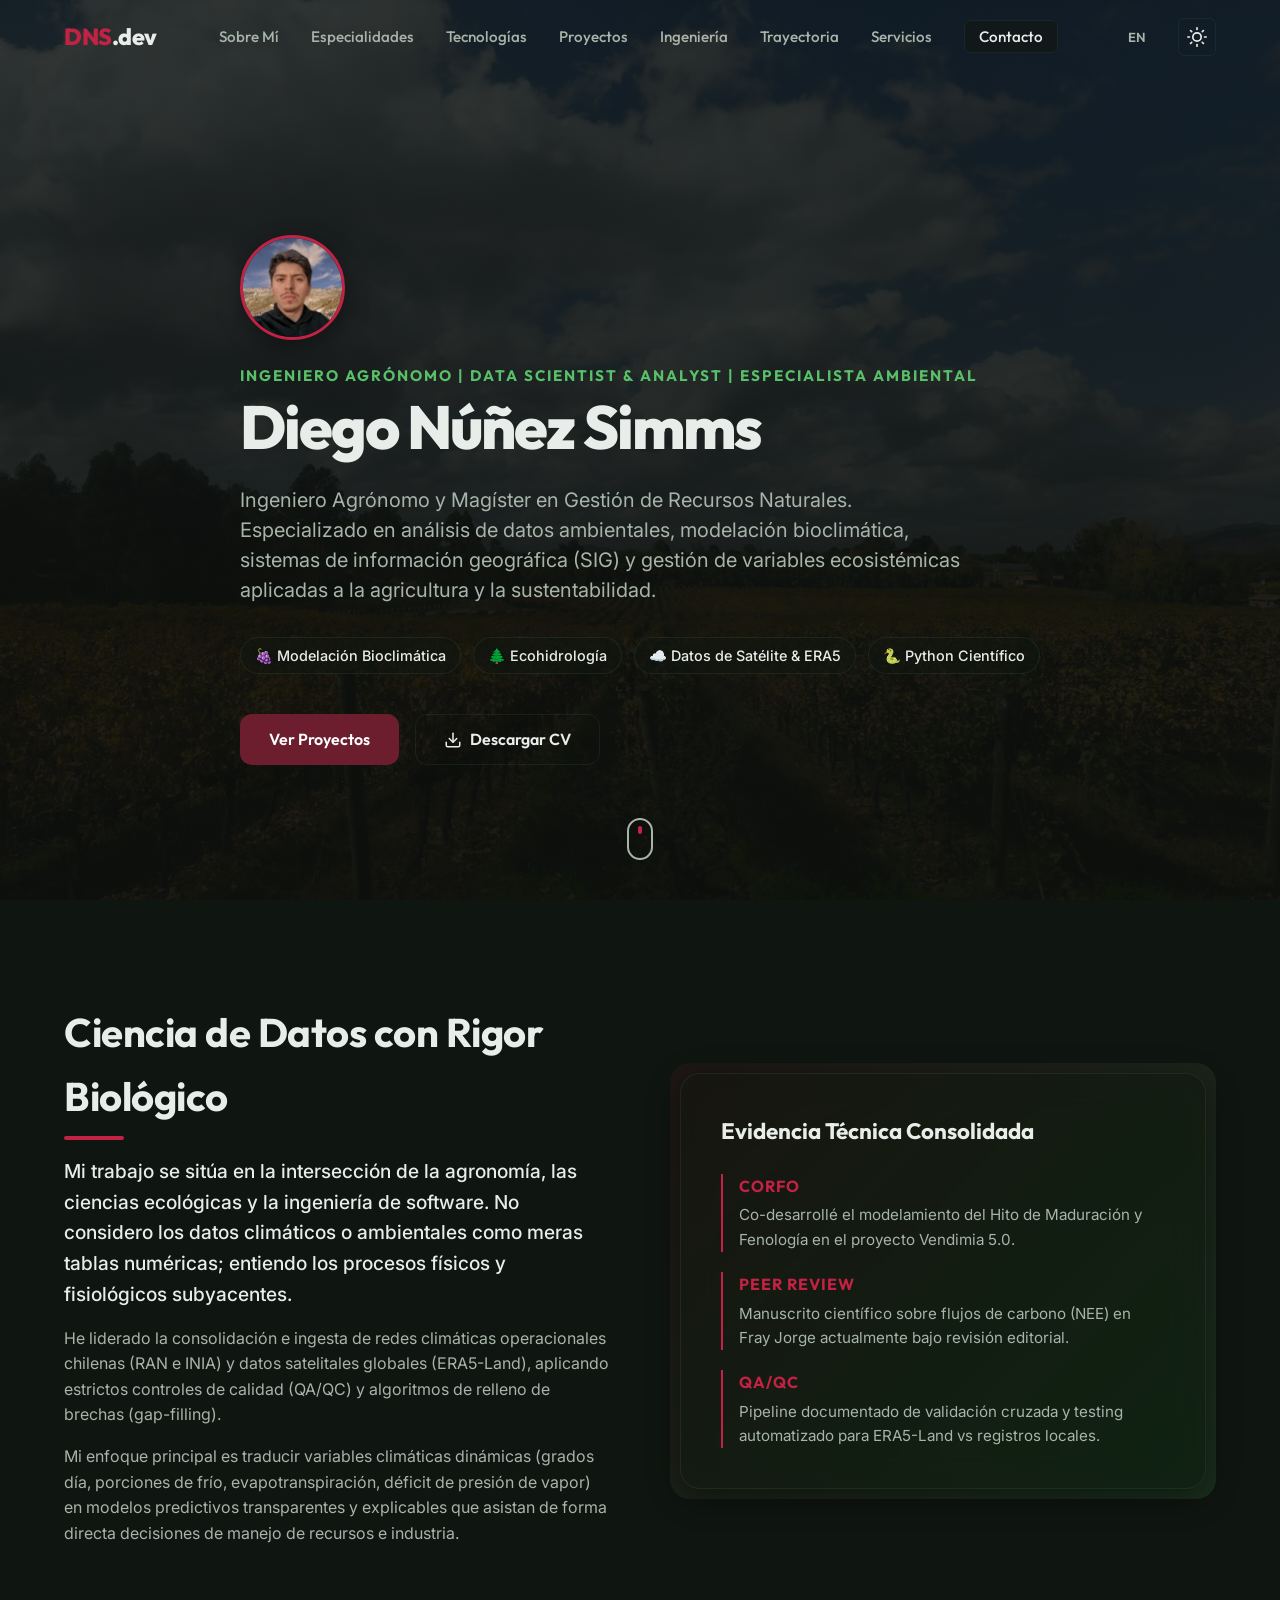
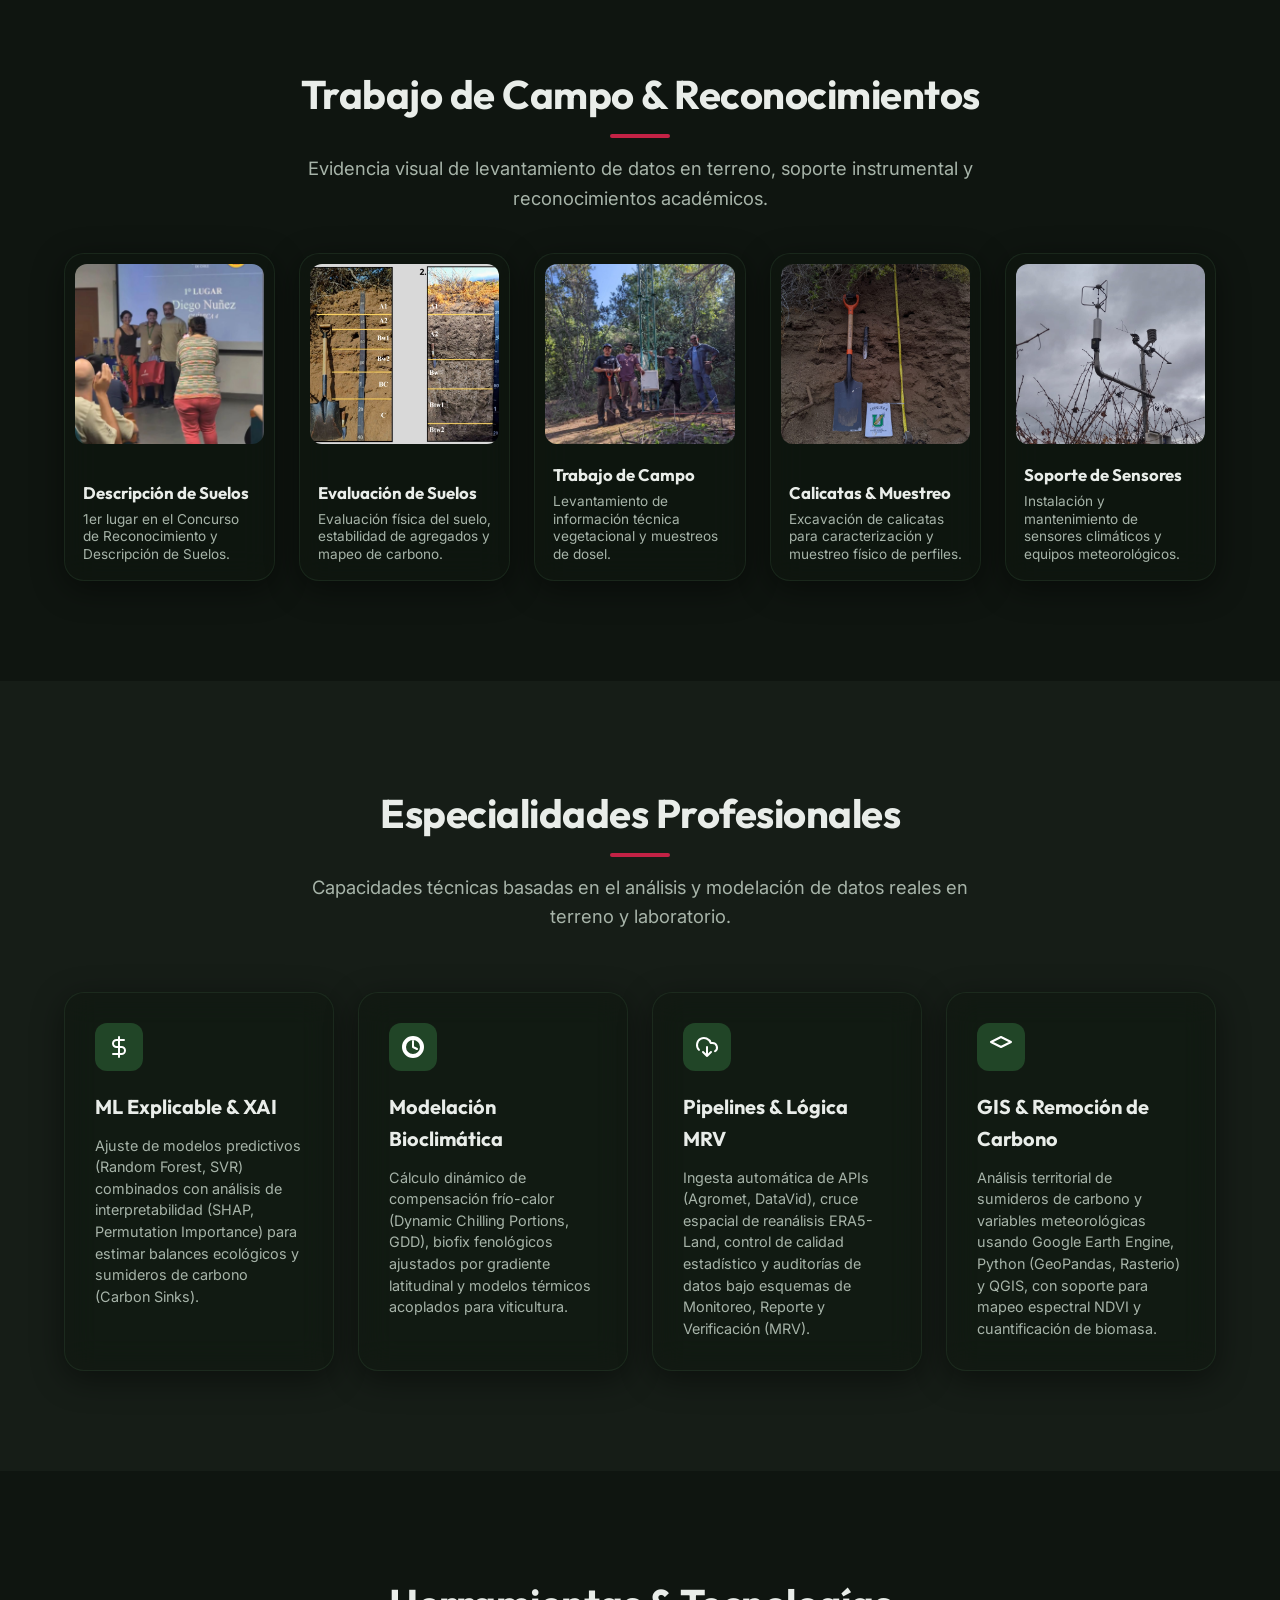
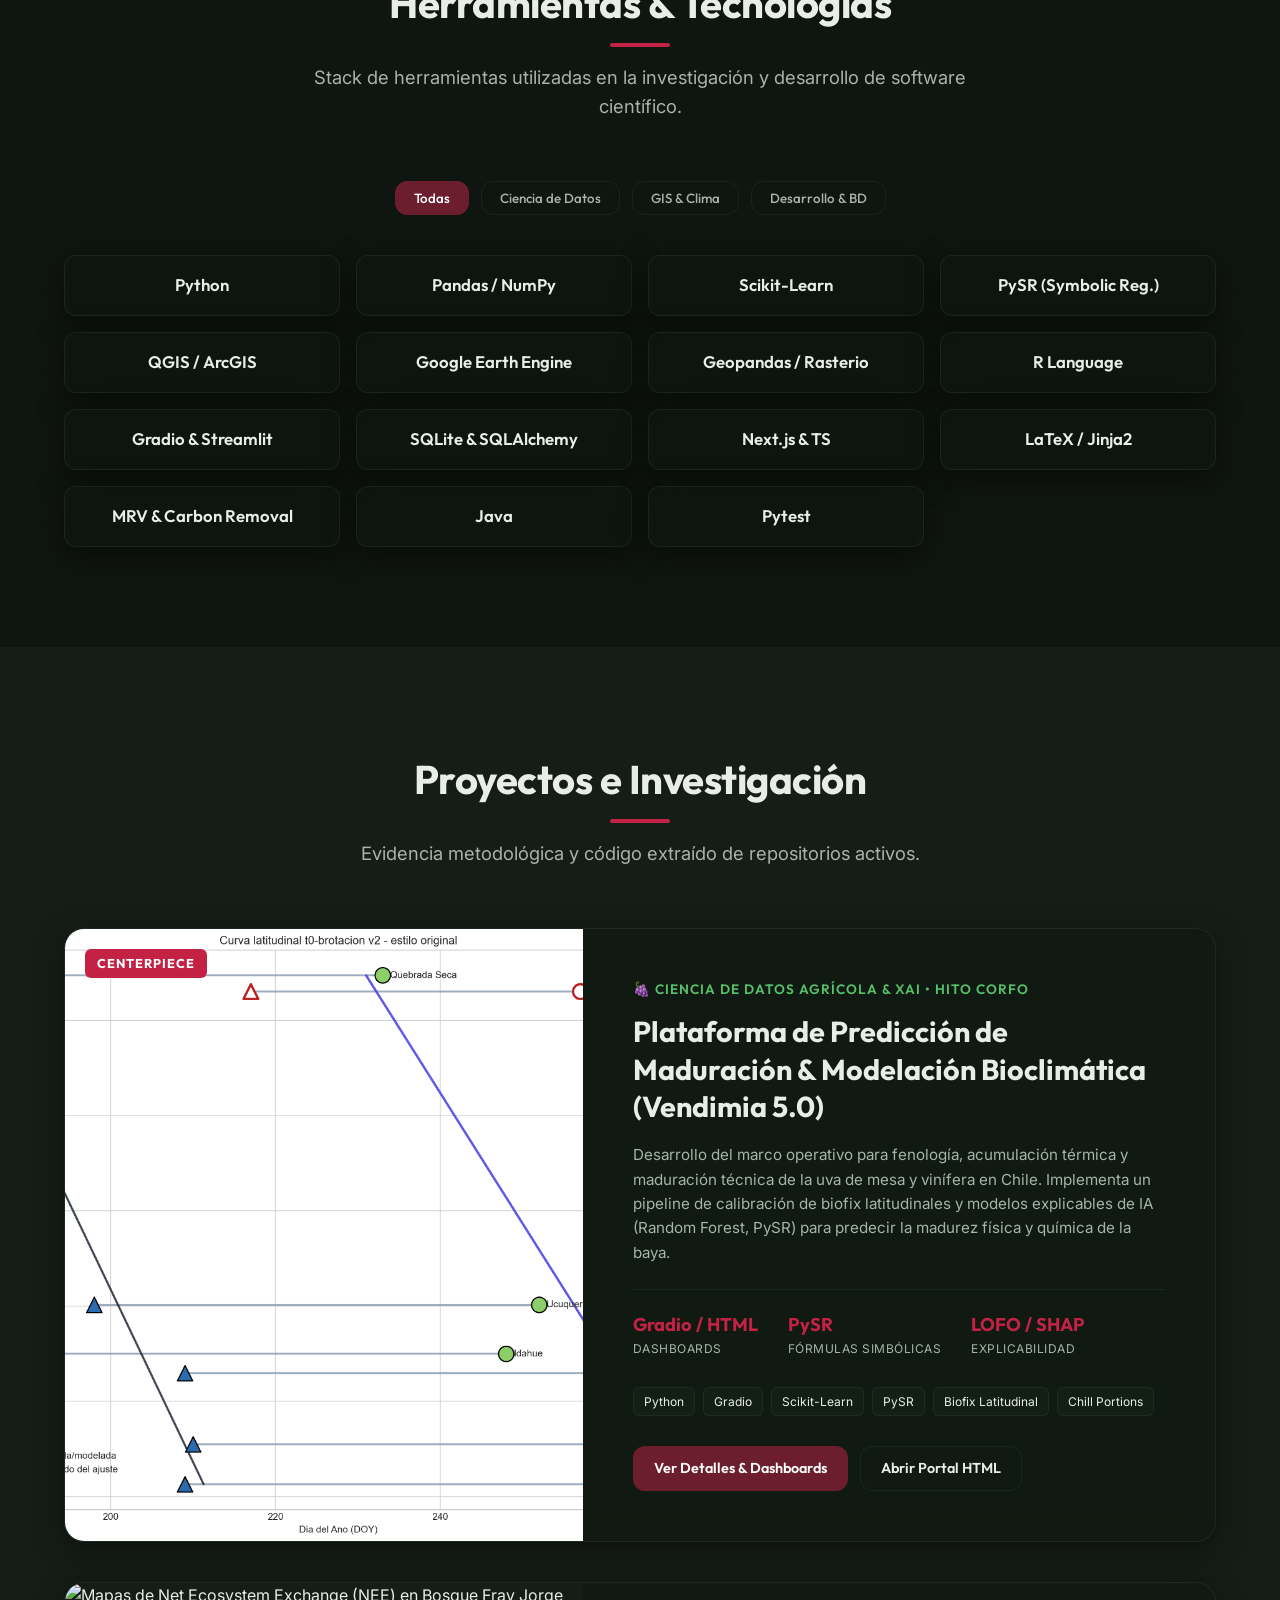
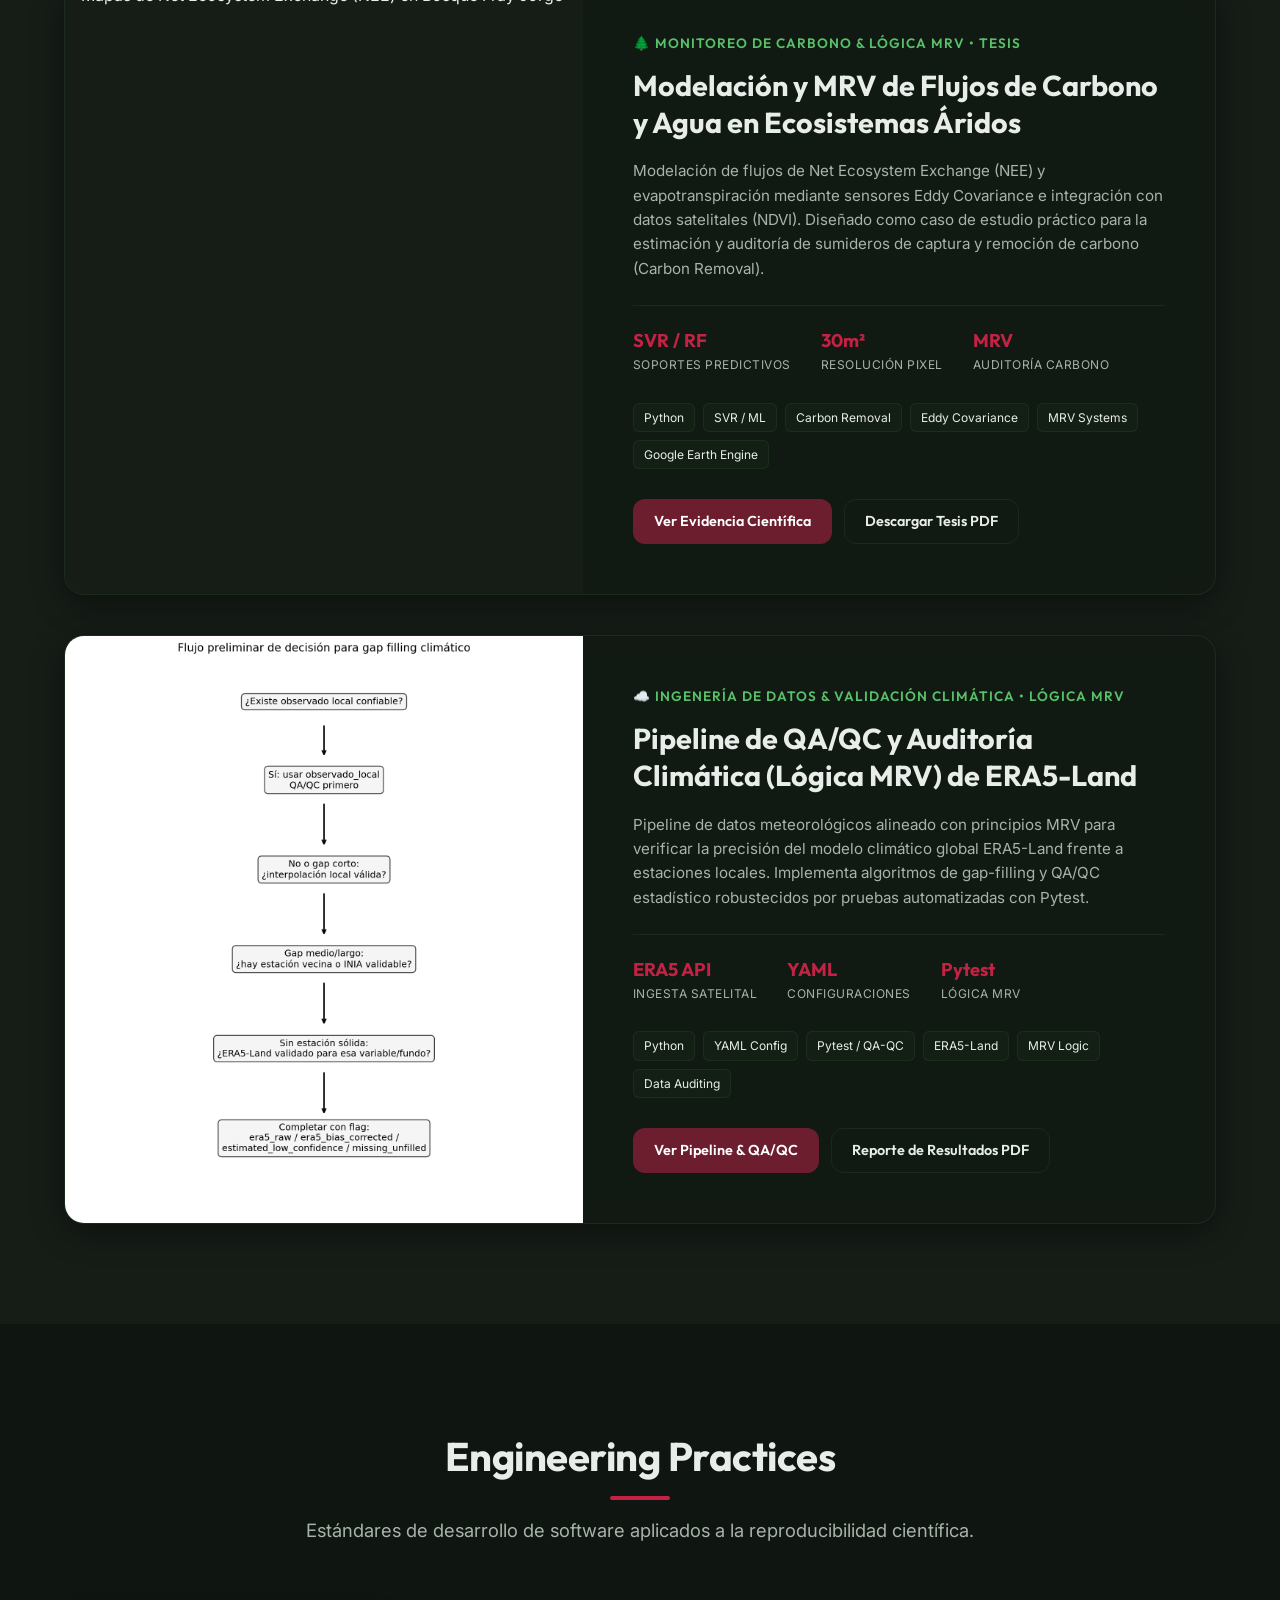
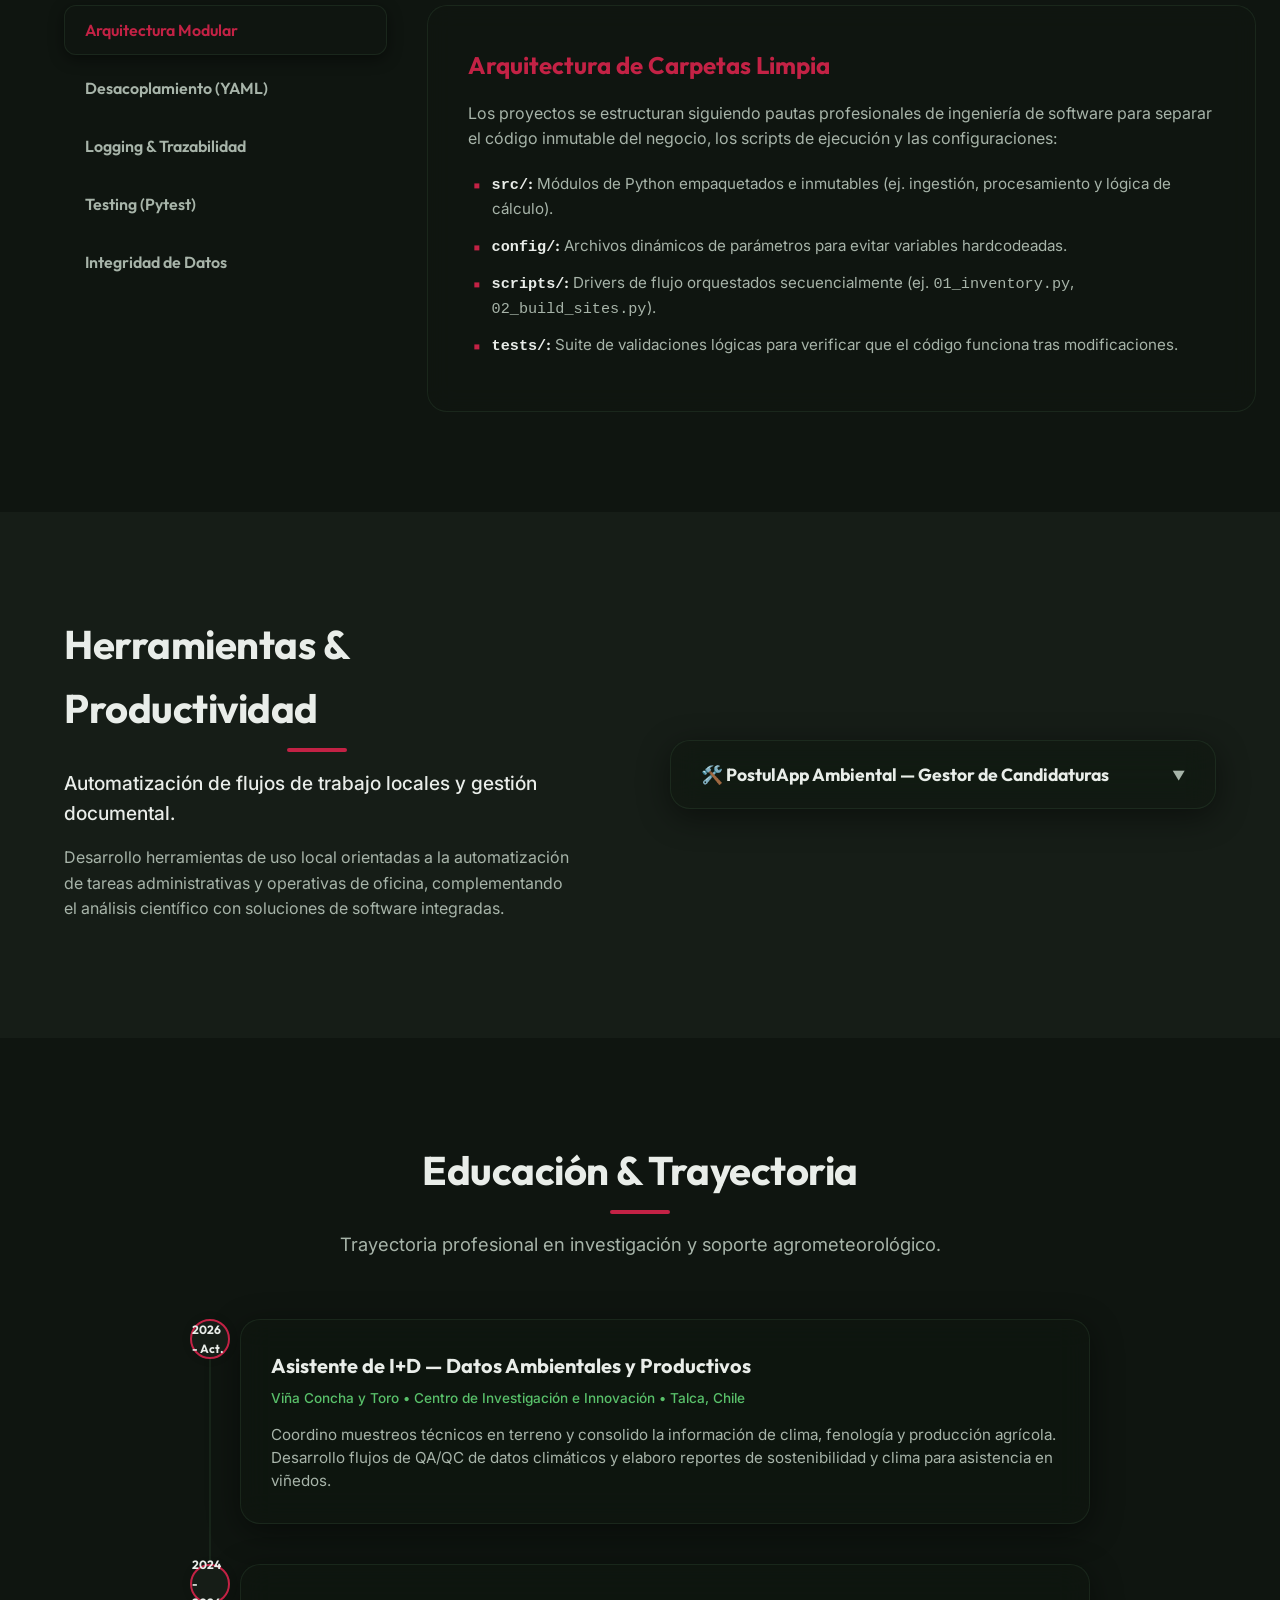
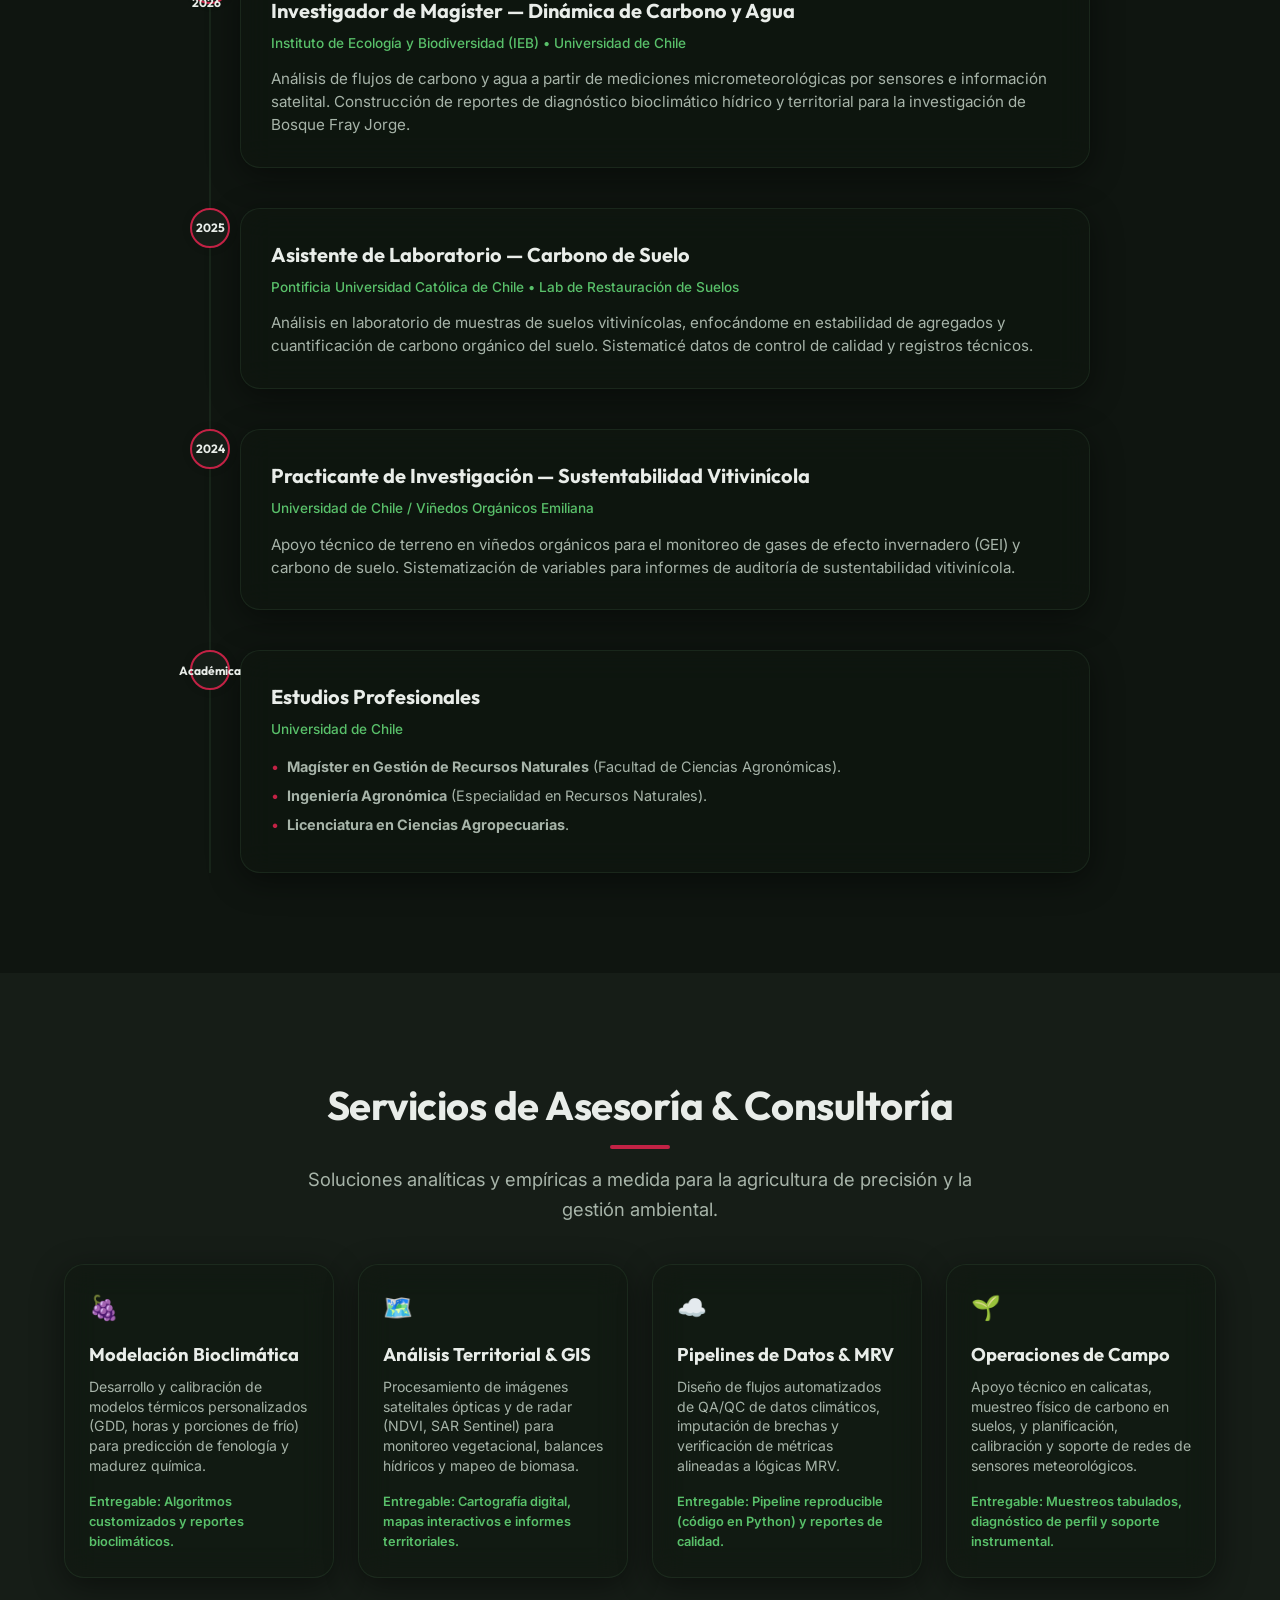
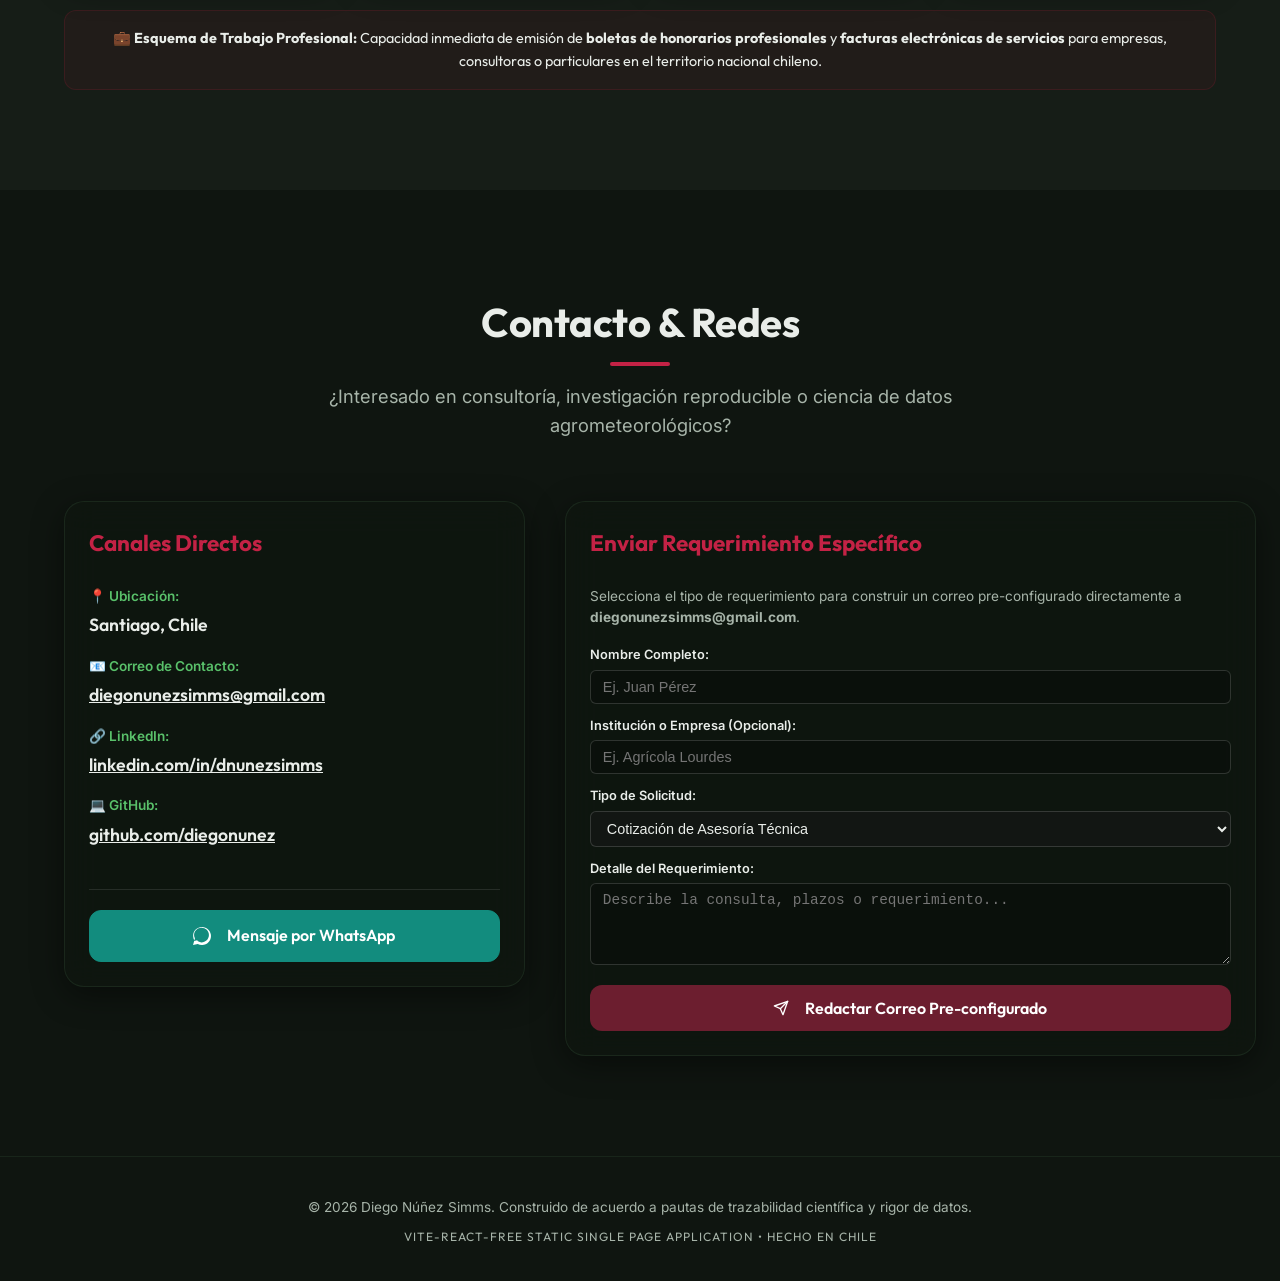
==== commit de23c259: "Implement full English translation and language switcher toggle" ====
--- a/index.html
+++ b/index.html
@@ -33,6 +33,9 @@
                 </ul>
             </nav>
             <div class="nav-actions">
+                <a href="index_en.html" class="lang-switch-btn" title="Translate to English" style="font-family: var(--font-head); font-weight: 600; font-size: 0.82rem; color: var(--text-muted); text-decoration: none; padding: 4px 8px; border: 1px solid var(--card-border); border-radius: var(--radius-sm); transition: color var(--transition-fast), border-color var(--transition-fast); margin-right: 8px;">
+                    EN
+                </a>
                 <button id="theme-toggle" aria-label="Cambiar tema de color" title="Alternar Modo Claro/Oscuro">
                     <!-- Sun Icon -->
                     <svg class="sun-icon" xmlns="http://www.w3.org/2000/svg" viewBox="0 0 24 24" fill="none" stroke="currentColor" stroke-width="2" stroke-linecap="round" stroke-linejoin="round"><circle cx="12" cy="12" r="5"/><line x1="12" y1="1" x2="12" y2="3"/><line x1="12" y1="21" x2="12" y2="23"/><line x1="4.22" y1="4.22" x2="5.64" y2="5.64"/><line x1="18.36" y1="18.36" x2="19.78" y2="19.78"/><line x1="1" y1="12" x2="3" y2="12"/><line x1="21" y1="12" x2="23" y2="12"/><line x1="4.22" y1="19.78" x2="5.64" y2="18.36"/><line x1="18.36" y1="5.64" x2="19.78" y2="4.22"/></svg>
@@ -390,7 +393,7 @@
                                 </div>
                                 <div class="project-actions">
                                     <button class="btn btn-primary open-modal-btn" data-project="frayjorge">Ver Evidencia Científica</button>
-                                    <a href="assets/documents/TESIS_Diego_Nunez_Simms.pdf" class="btn btn-secondary" download>Descargar Tesis PDF</a>
+                                    <a href="assets/documents/TESIS_Diego_Nunez_Simms.pdf?v=final" class="btn btn-secondary" download>Descargar Tesis PDF</a>
                                 </div>
                             </div>
                         </div>
--- a/styles.css
+++ b/styles.css
@@ -1640,4 +1640,8 @@
 .photo-card:hover img {
     transform: scale(1.04);
 }
-
+.lang-switch-btn:hover {
+    color: var(--text-main) !important;
+    border-color: var(--accent) !important;
+    background: rgba(255, 255, 255, 0.05);
+}
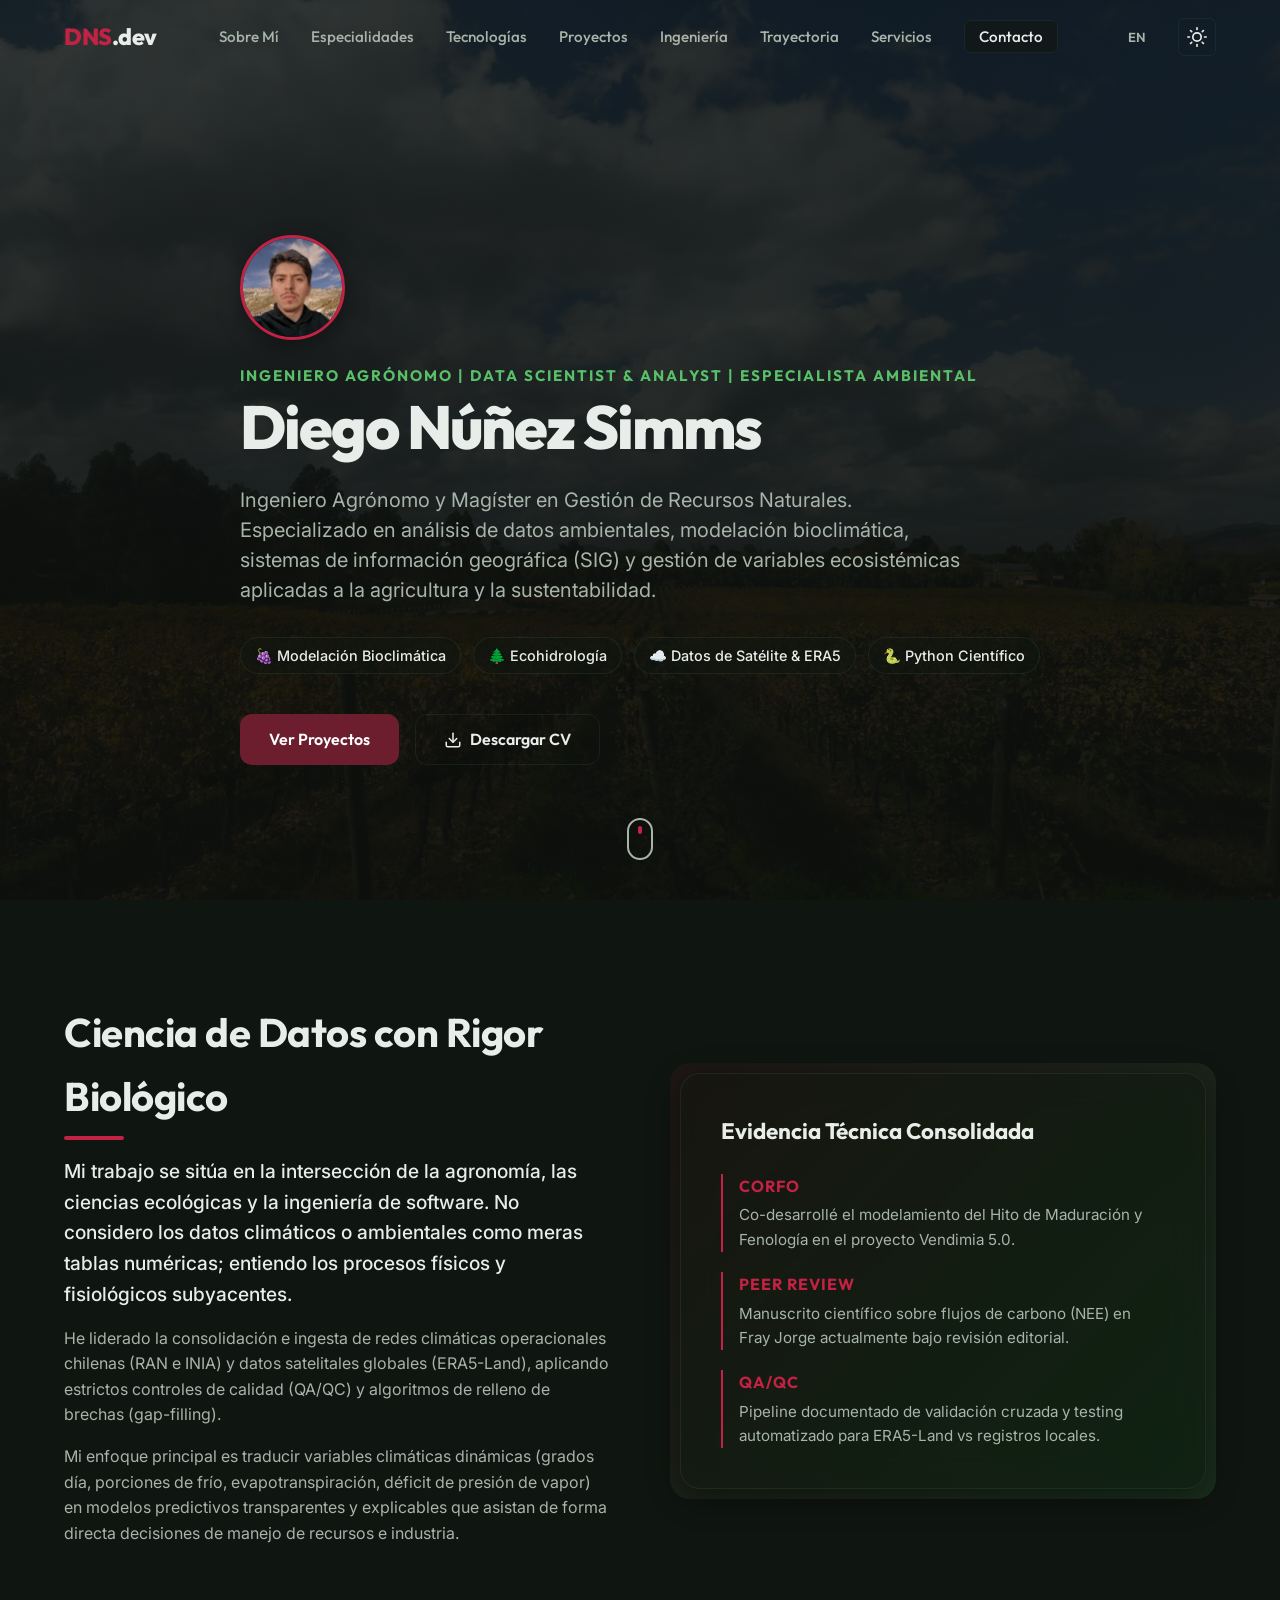
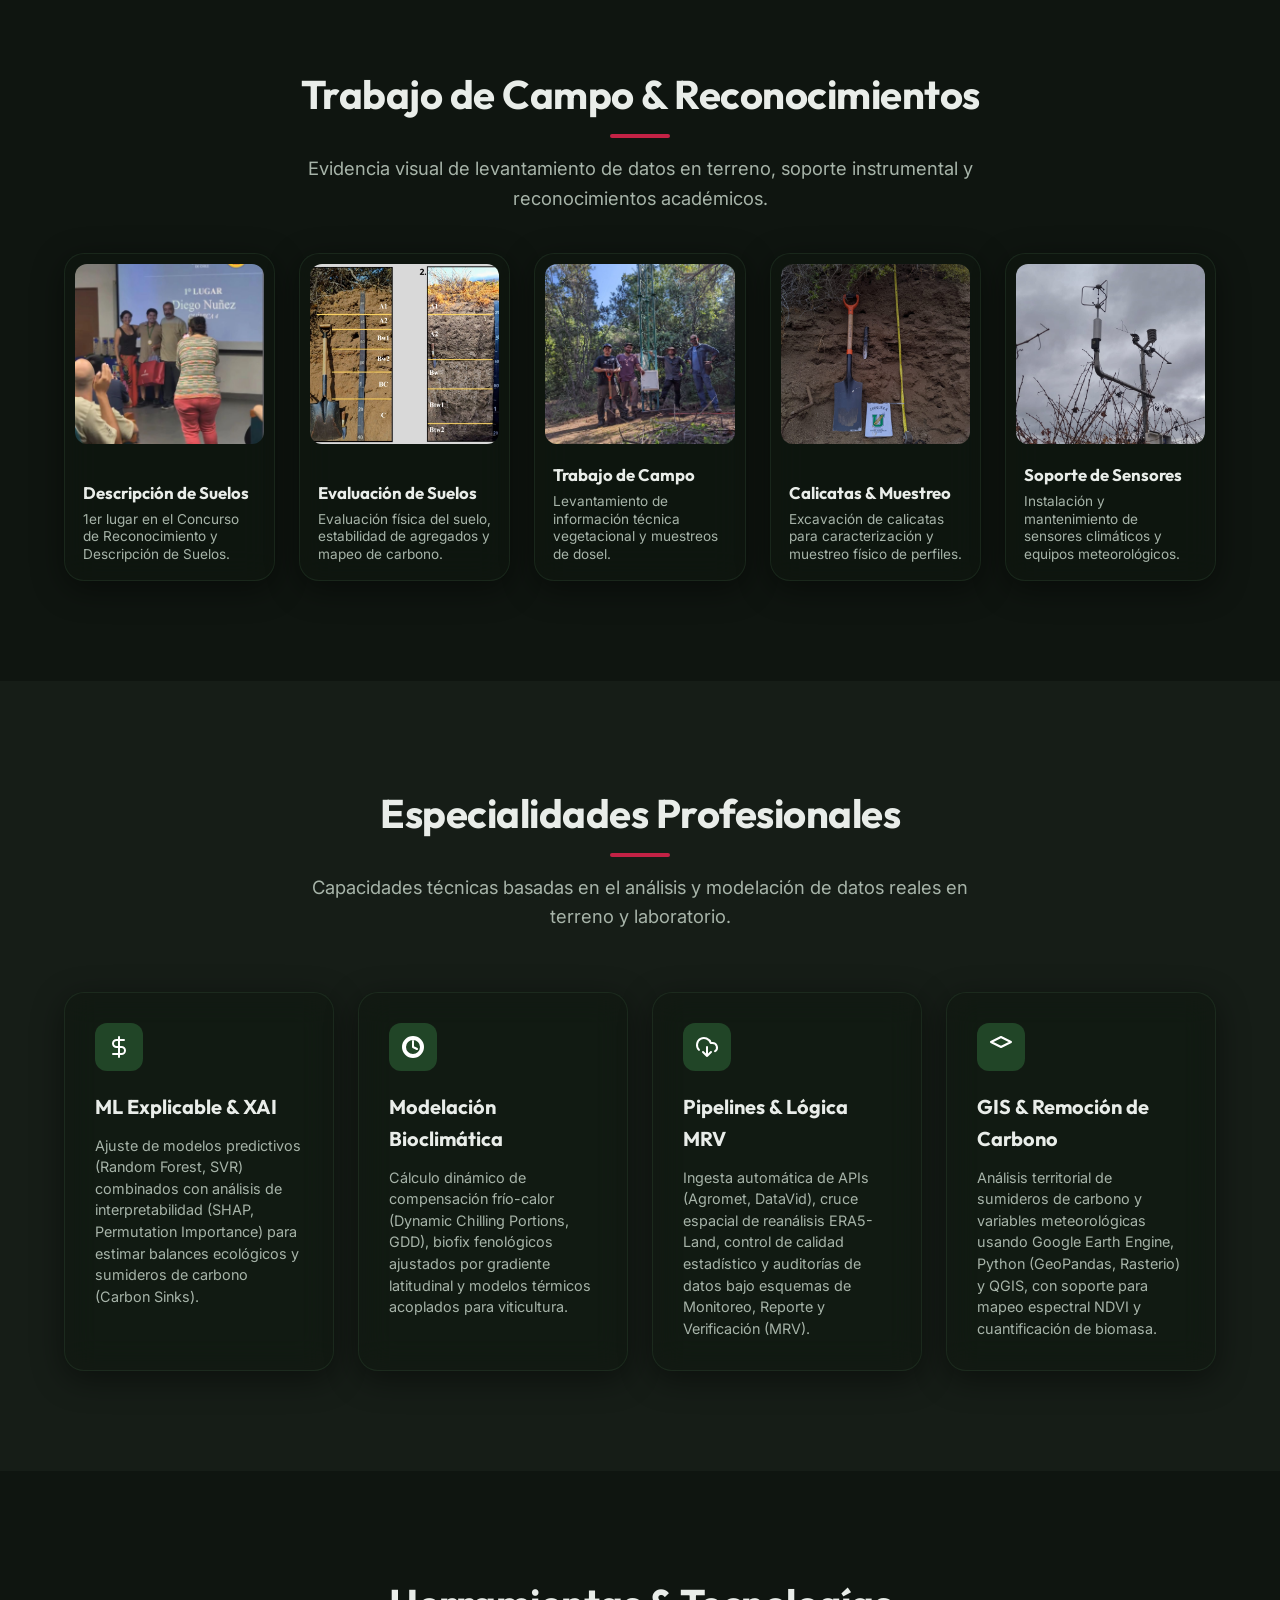
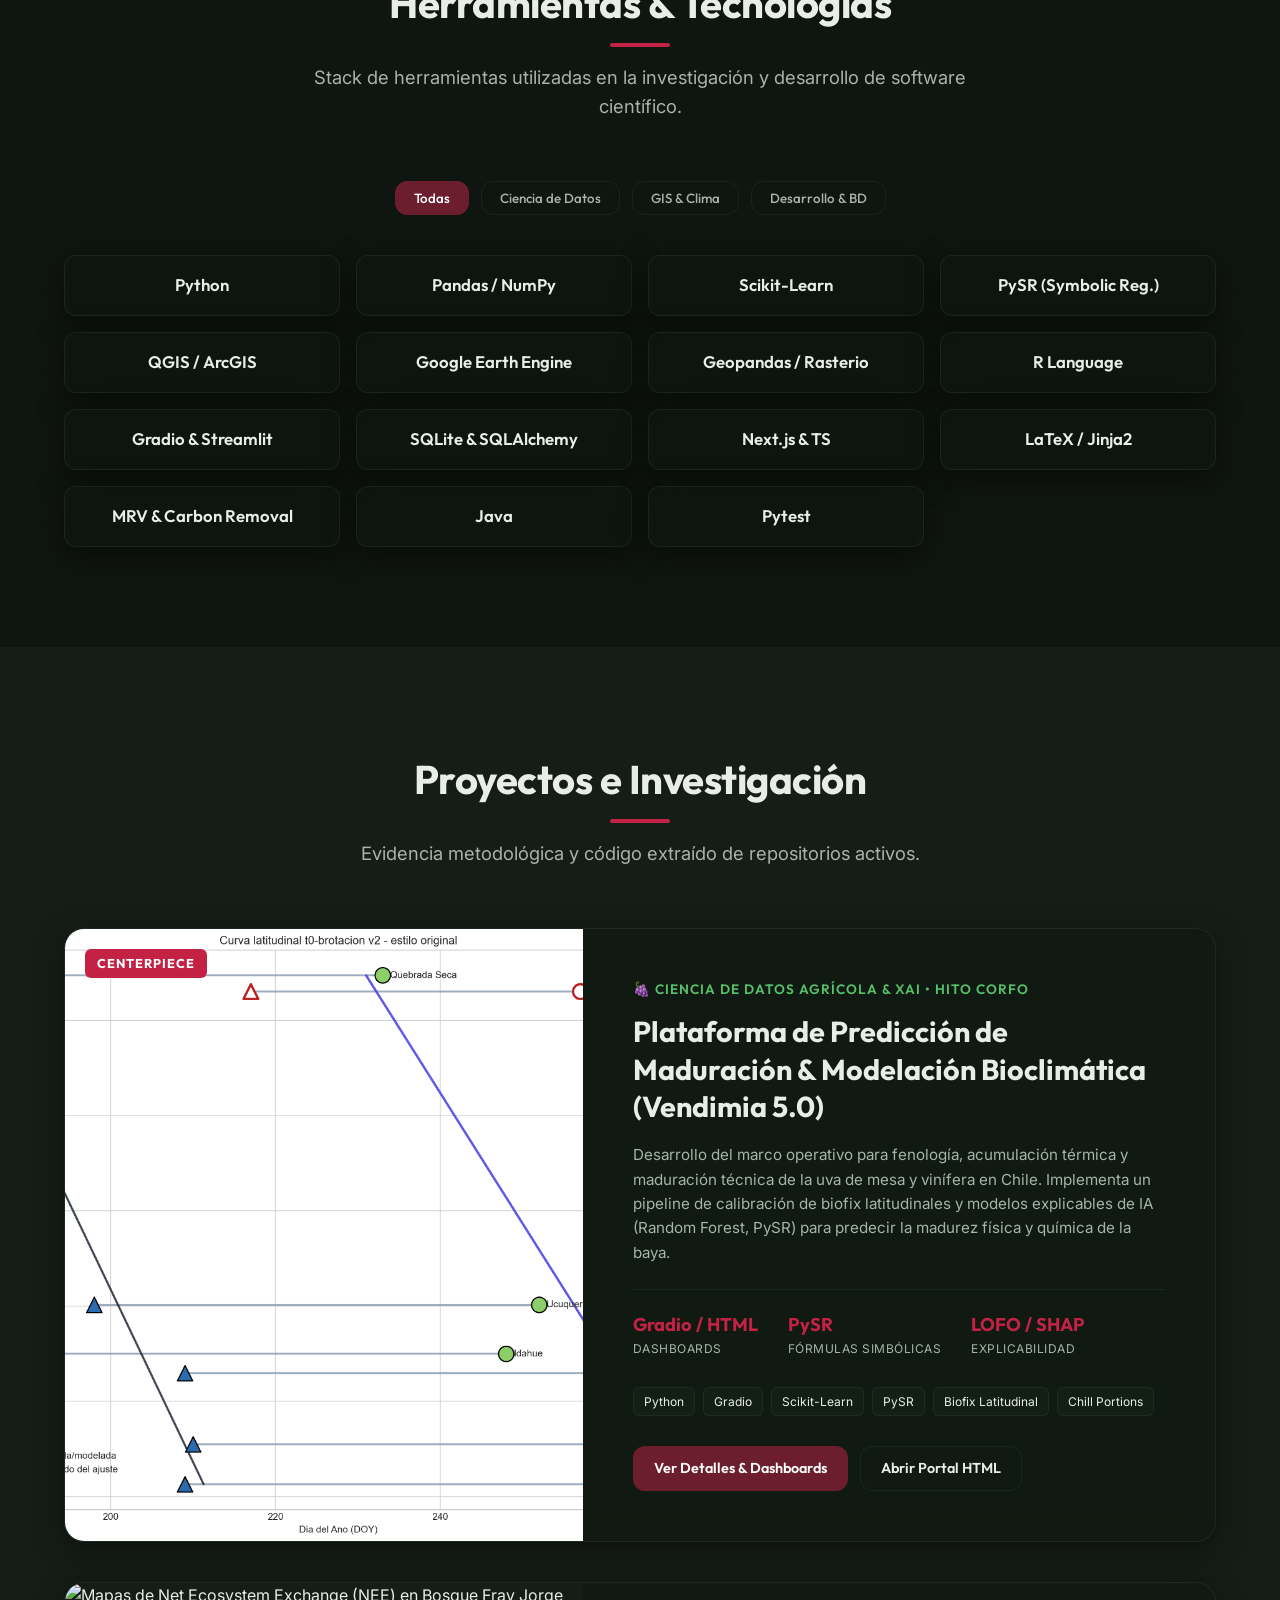
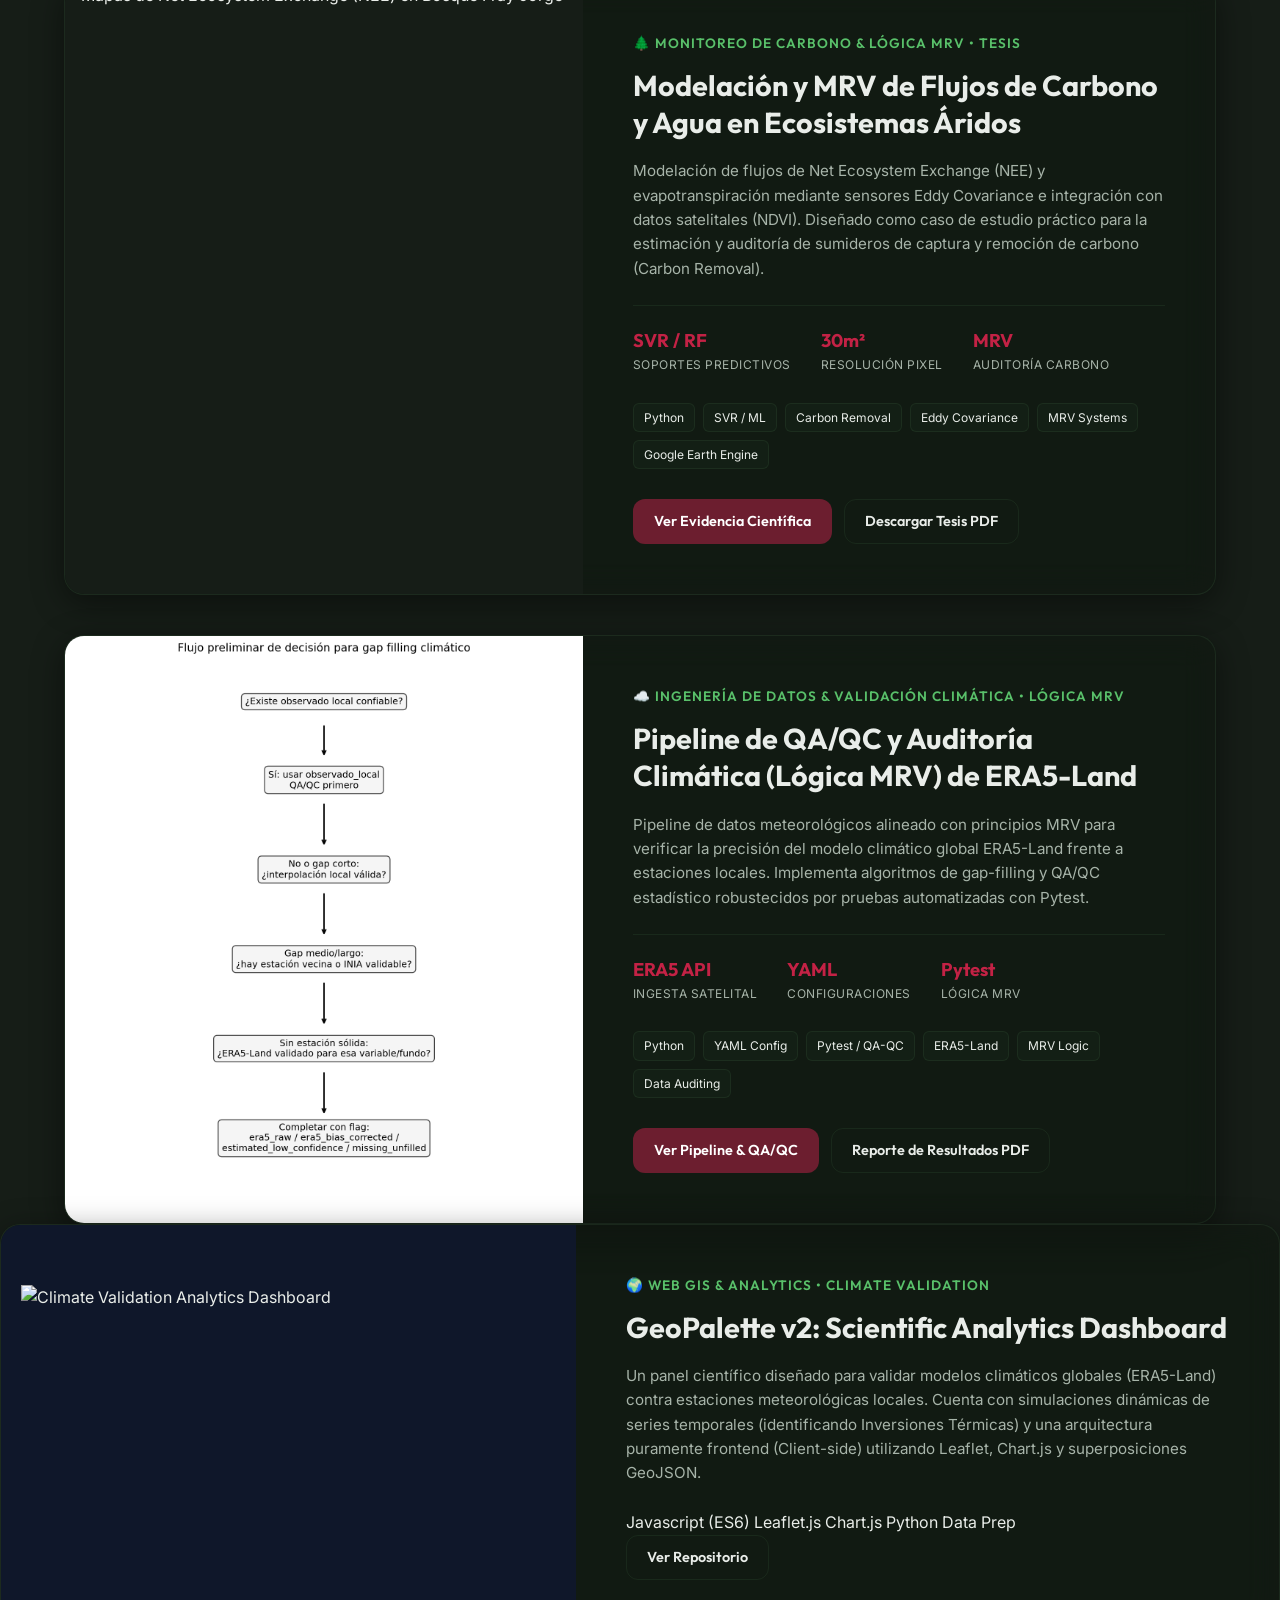
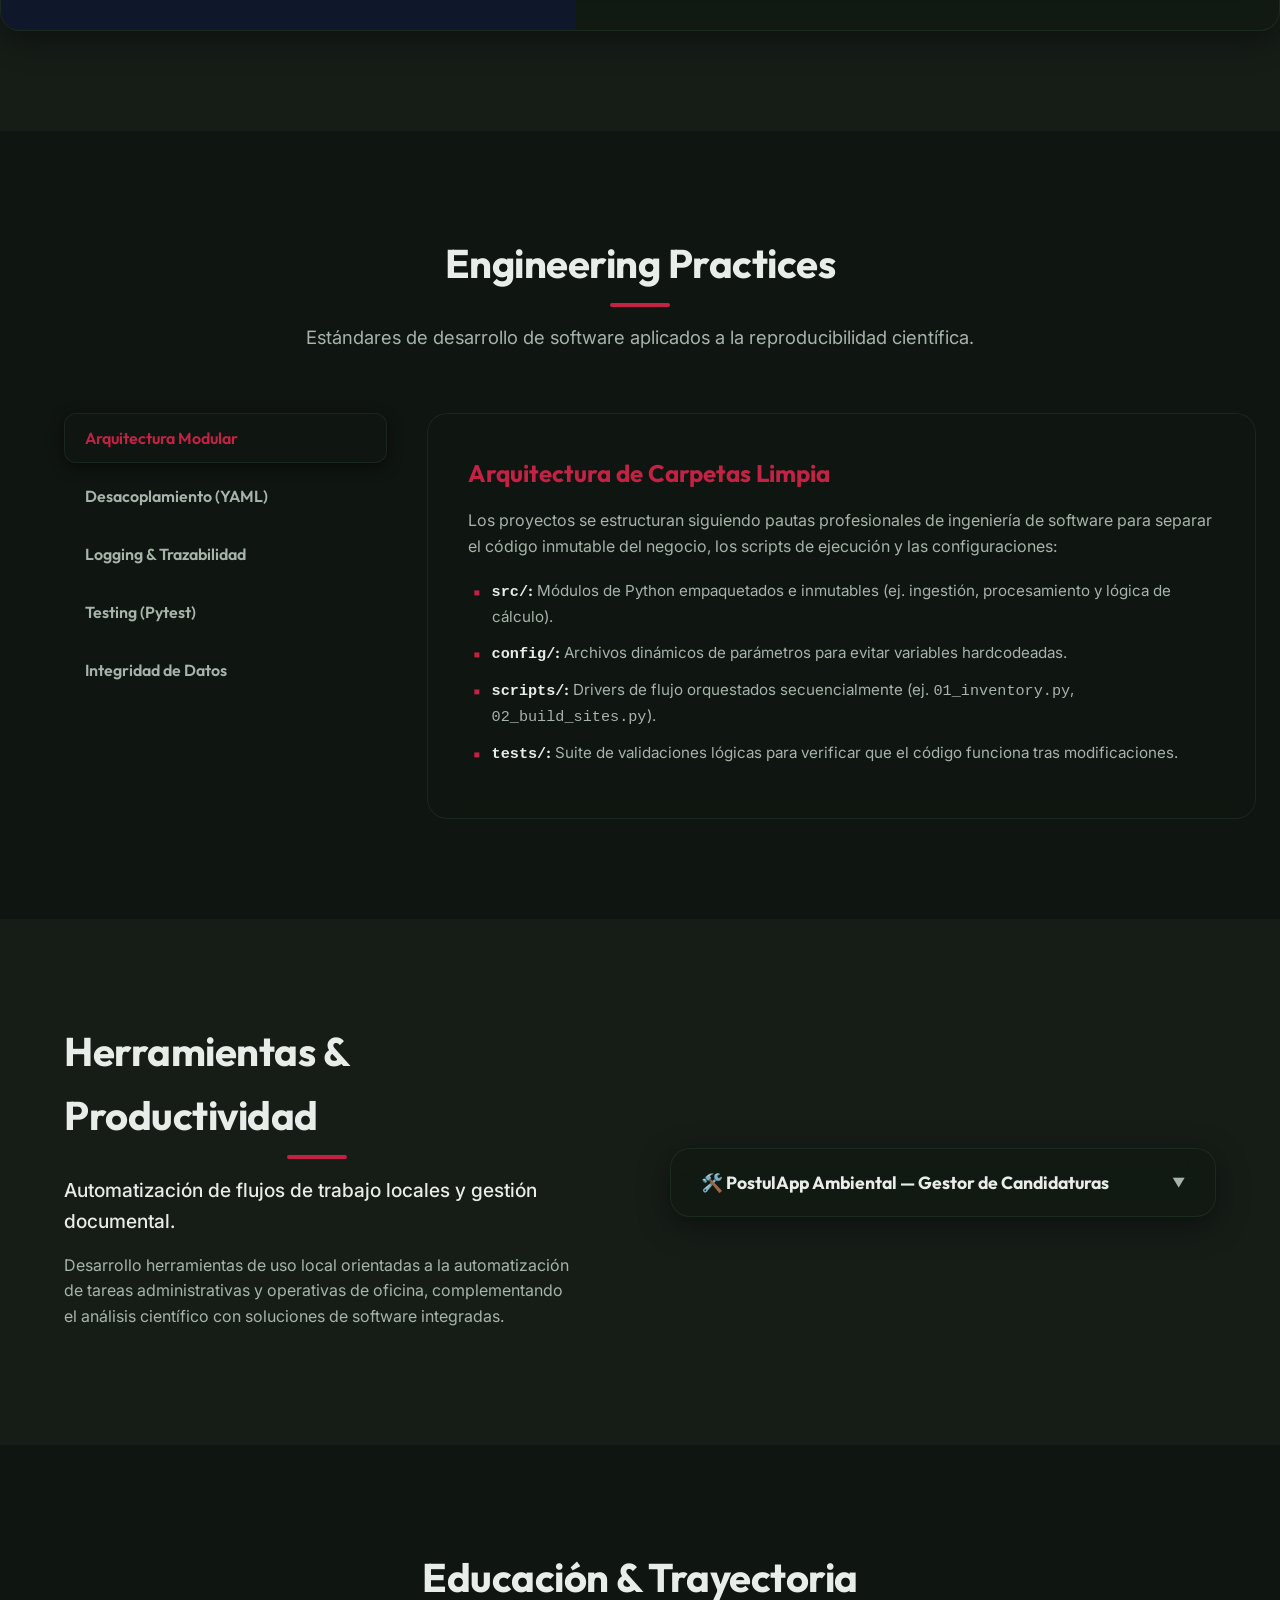
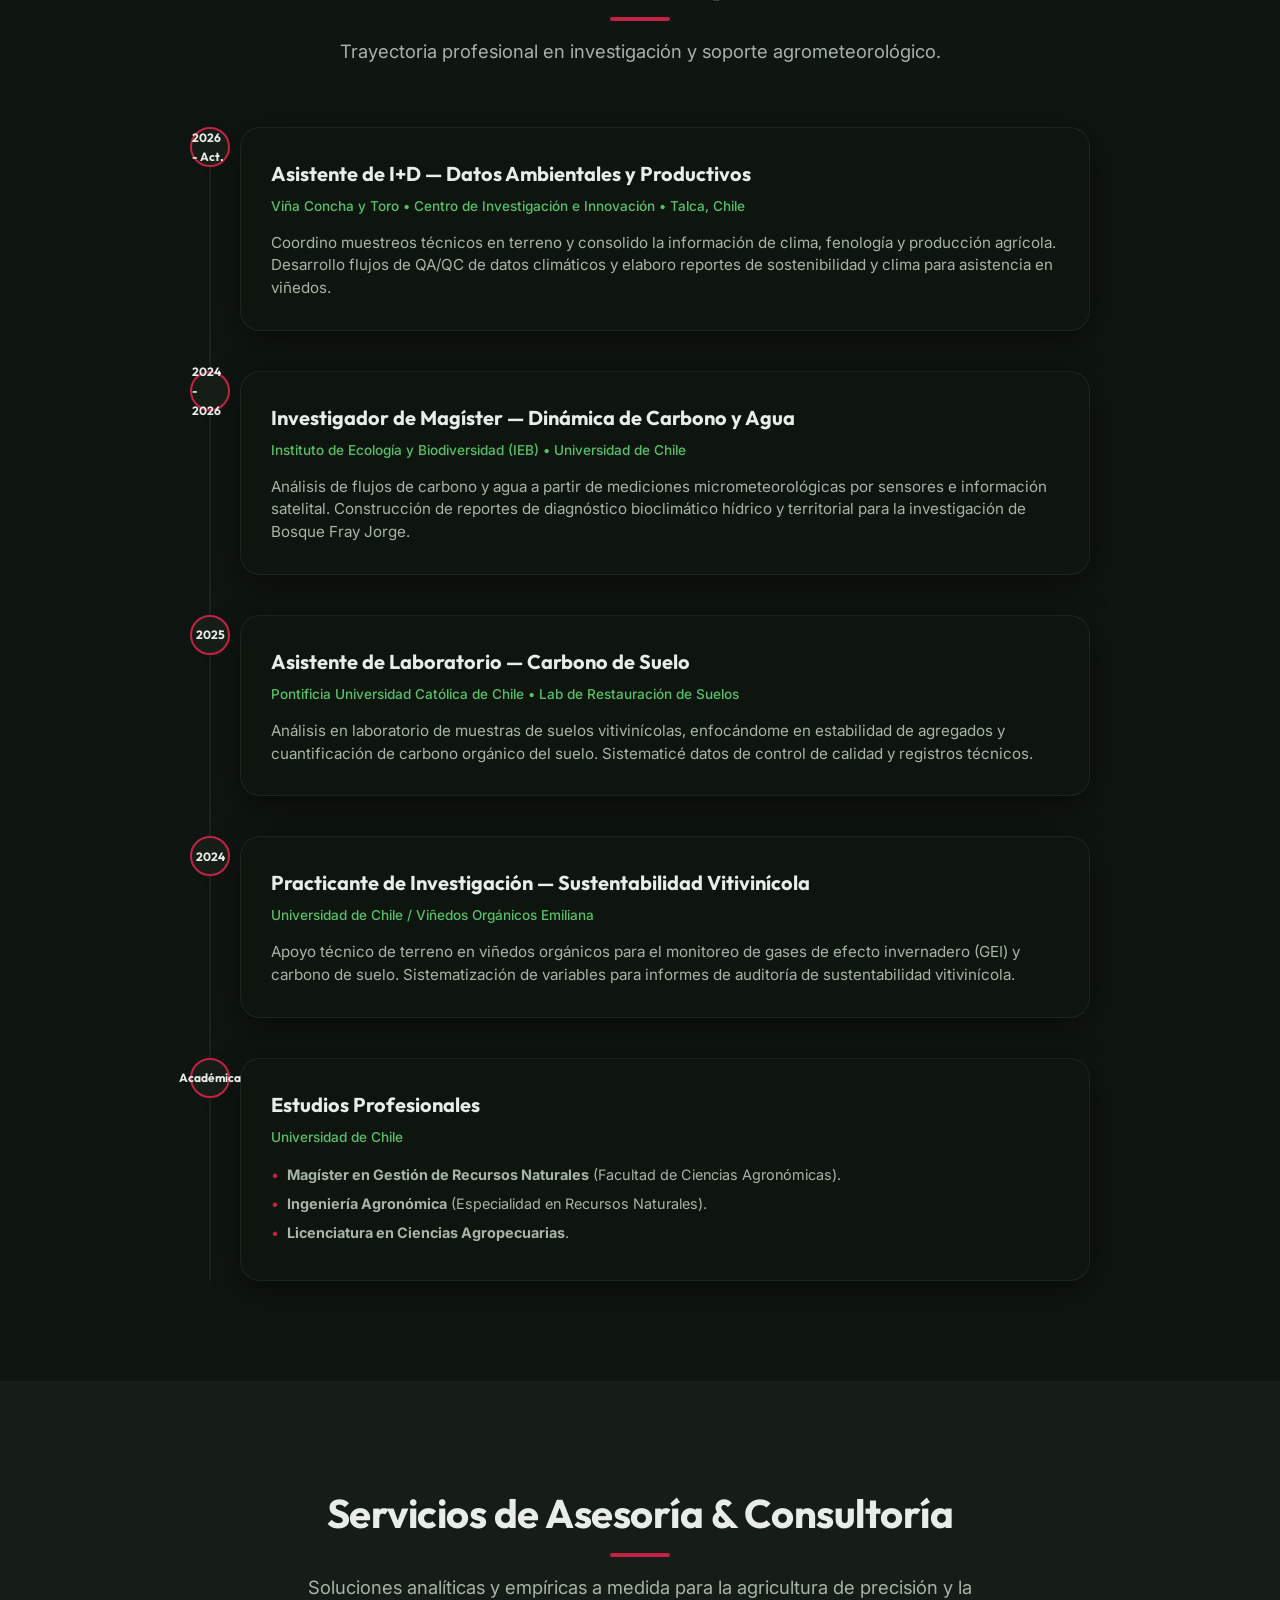
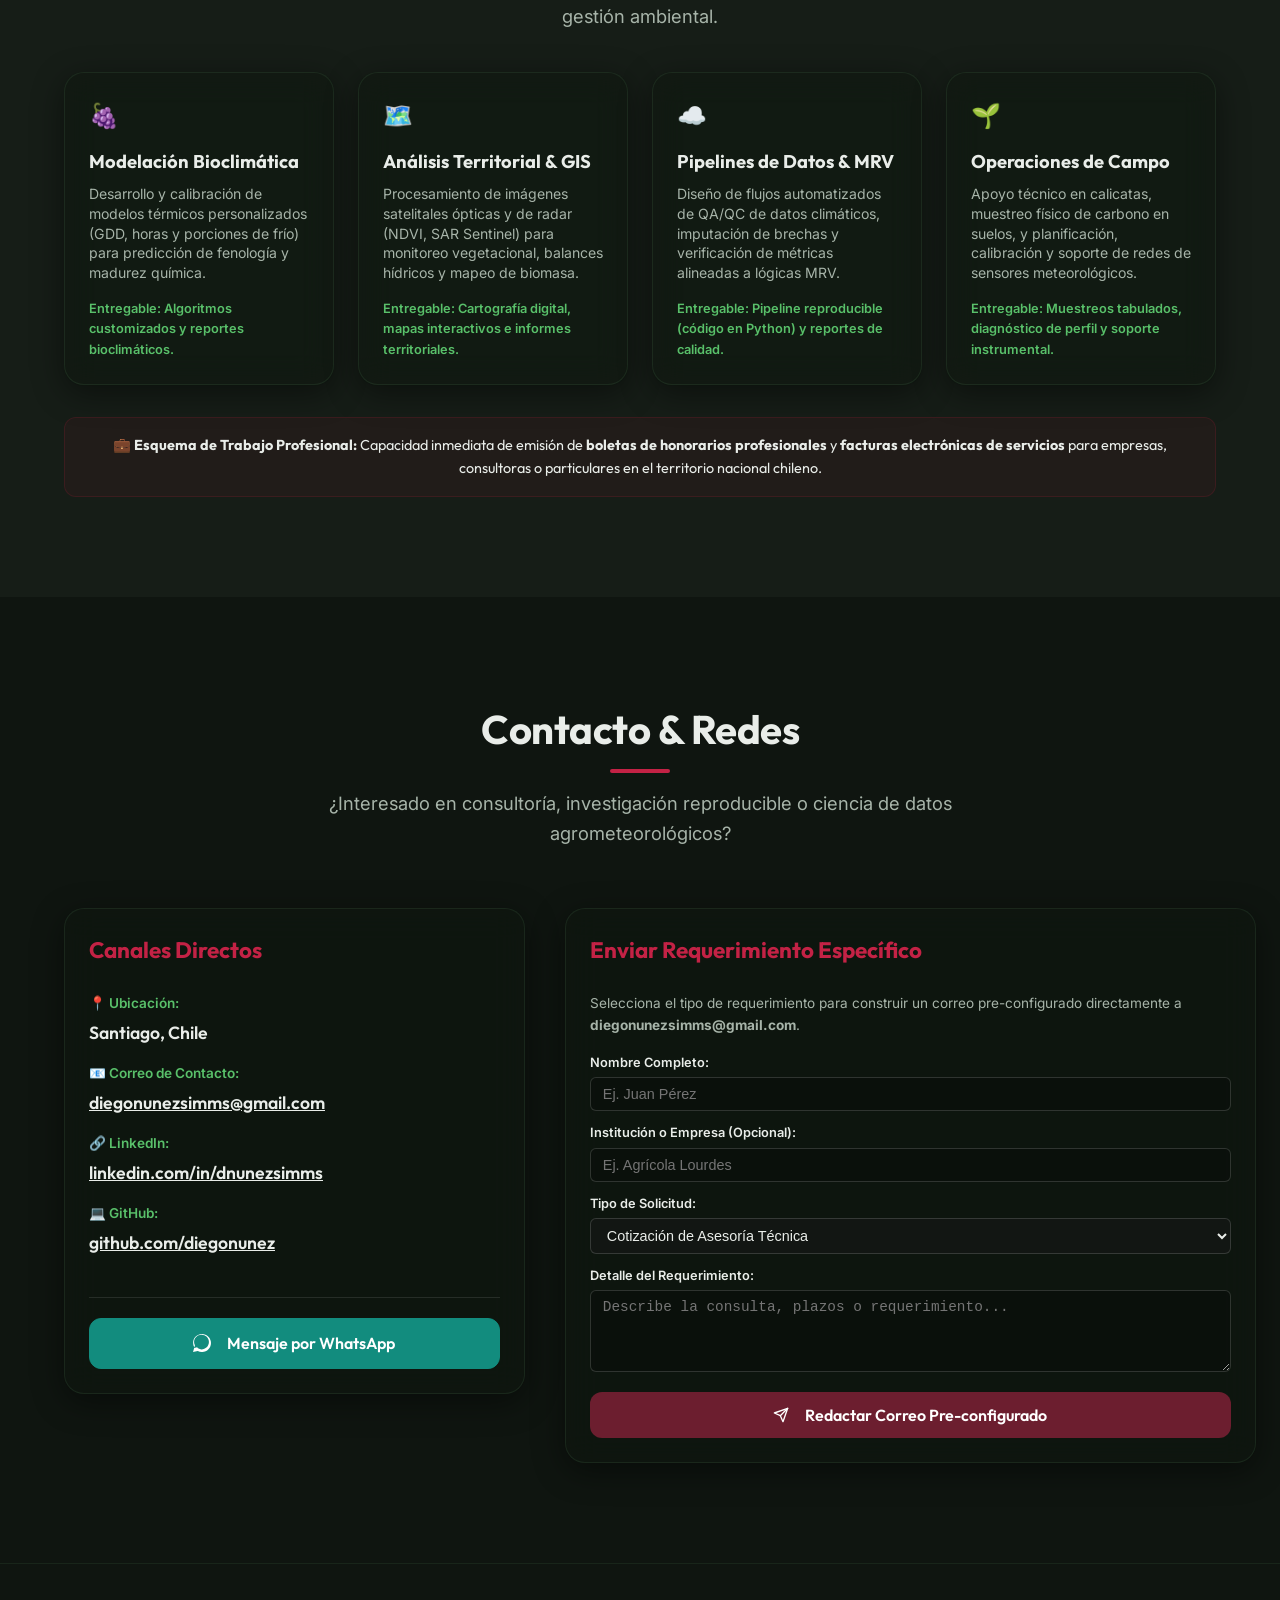
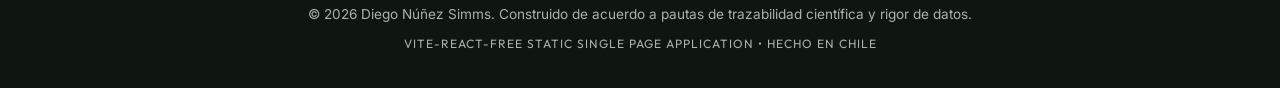
==== commit ca236b03: "feat: Add GeoPalette project to portfolio" ====
--- a/index.html
+++ b/index.html
@@ -438,6 +438,33 @@
                                     <a href="assets/documents/era5_obj3_short_results.pdf" class="btn btn-secondary" target="_blank">Reporte de Resultados PDF</a>
                                 </div>
                             </div>
+                                </div>
+                            </div>
+                        </div>
+                    </article>
+
+                    <!-- PROYECTO 4: GEOPALETTE -->
+                    <article class="project-featured glass" id="proj-geopalette">
+                        <div class="project-grid">
+                            <div class="project-img-wrapper" style="background: #0F172A; display: flex; align-items: center; justify-content: center; height: 100%;">
+                                <img src="assets/images/geopalette_thumb.png" alt="Climate Validation Analytics Dashboard" class="project-thumb" style="object-fit: contain; max-height: 80%; padding: 20px;">
+                            </div>
+                            <div class="project-info">
+                                <div class="project-meta">🌍 Web GIS & Analytics • Climate Validation</div>
+                                <h3>GeoPalette v2: Scientific Analytics Dashboard</h3>
+                                <p class="project-desc">
+                                    Un panel científico diseñado para validar modelos climáticos globales (ERA5-Land) contra estaciones meteorológicas locales. Cuenta con simulaciones dinámicas de series temporales (identificando Inversiones Térmicas) y una arquitectura puramente frontend (Client-side) utilizando Leaflet, Chart.js y superposiciones GeoJSON.
+                                </p>
+                                <div class="project-pills">
+                                    <span class="pill-tech">Javascript (ES6)</span>
+                                    <span class="pill-tech">Leaflet.js</span>
+                                    <span class="pill-tech">Chart.js</span>
+                                    <span class="pill-tech">Python Data Prep</span>
+                                </div>
+                                <div class="project-actions">
+                                    <a href="https://github.com/dnunezsimms" target="_blank" class="btn btn-secondary">Ver Repositorio</a>
+                                </div>
+                            </div>
                         </div>
                     </article>
                 </div>
